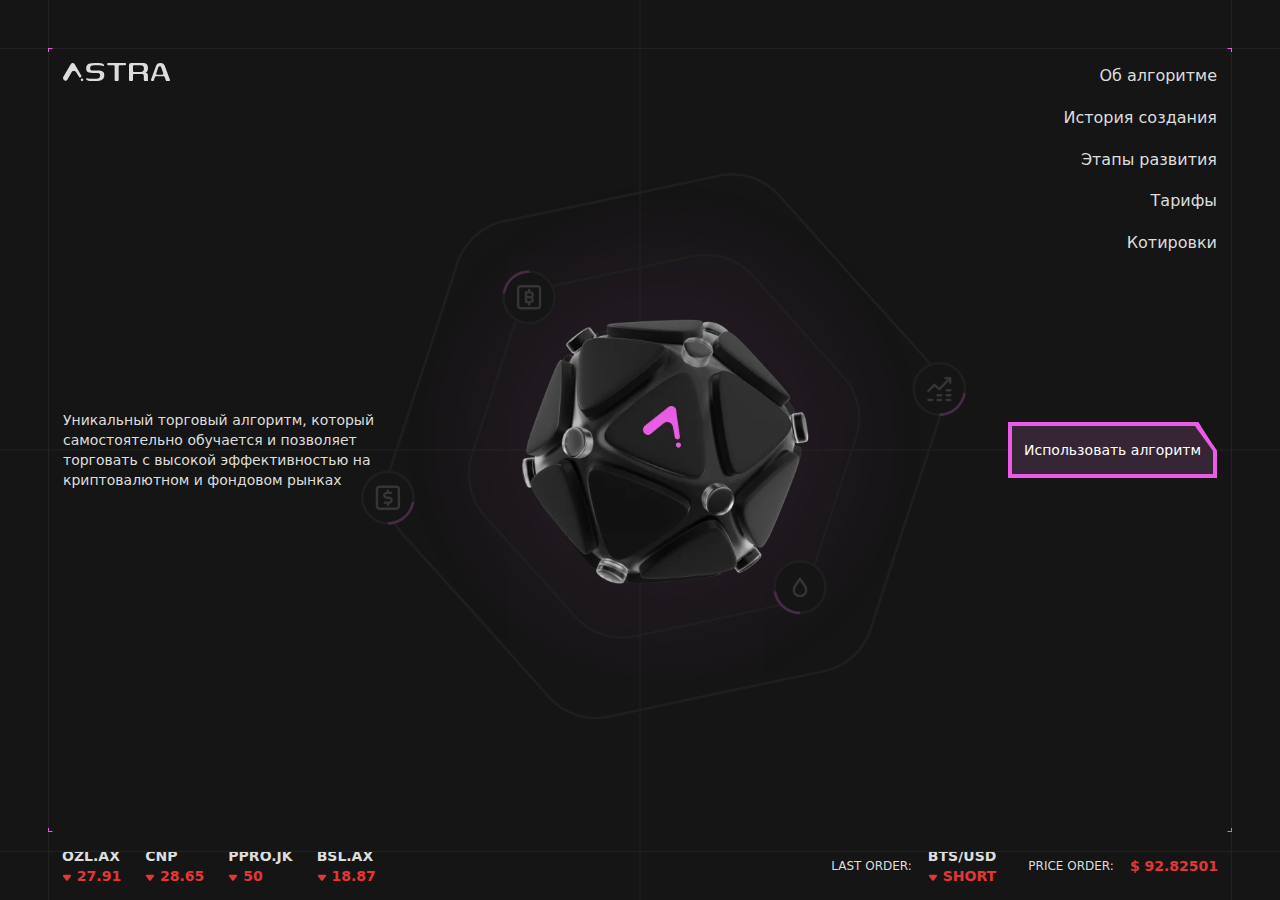
==== index.html @ ca2d739d "update" ====
<!doctype html>
<html lang="ru">

<head>

	<meta charset="UTF-8">
	<meta name="viewport" content="width=device-width, initial-scale=1.0">
	<title>Главная</title>
	<link rel="stylesheet" href="css/app.css">
	<script src="https://polyfill.io/v3/polyfill.min.js?features=globalThis%2CElement.prototype.closest%2CURLSearchParams"
		        nomodule></script>
	<script src="js/webcomponents-bundle.js" nomodule></script>
	<script>/*! @formatter:off modernizr 3.6.0 (Custom Build) | MIT https://modernizr.com/download/?-overflowscrolling-webp-setclasses !*/!function(e,n,t){function r(e,n){return typeof e===n}function o(){var e,n,t,o,i,s,a;for(var l in _)if(_.hasOwnProperty(l)){if(e=[],n=_[l],n.name&&(e.push(n.name.toLowerCase()),n.options&&n.options.aliases&&n.options.aliases.length))for(t=0;t<n.options.aliases.length;t++)e.push(n.options.aliases[t].toLowerCase());for(o=r(n.fn,"function")?n.fn():n.fn,i=0;i<e.length;i++)s=e[i],a=s.split("."),1===a.length?Modernizr[a[0]]=o:(!Modernizr[a[0]]||Modernizr[a[0]]instanceof Boolean||(Modernizr[a[0]]=new Boolean(Modernizr[a[0]])),Modernizr[a[0]][a[1]]=o),w.push((o?"":"no-")+a.join("-"))}}function i(e){var n=S.className,t=Modernizr._config.classPrefix||"";if(B&&(n=n.baseVal),Modernizr._config.enableJSClass){var r=new RegExp("(^|\\s)"+t+"no-js(\\s|$)");n=n.replace(r,"$1"+t+"js$2")}Modernizr._config.enableClasses&&(n+=" "+t+e.join(" "+t),B?S.className.baseVal=n:S.className=n)}function s(e,n){if("object"==typeof e)for(var t in e)b(e,t)&&s(t,e[t]);else{e=e.toLowerCase();var r=e.split("."),o=Modernizr[r[0]];if(2==r.length&&(o=o[r[1]]),"undefined"!=typeof o)return Modernizr;n="function"==typeof n?n():n,1==r.length?Modernizr[r[0]]=n:(!Modernizr[r[0]]||Modernizr[r[0]]instanceof Boolean||(Modernizr[r[0]]=new Boolean(Modernizr[r[0]])),Modernizr[r[0]][r[1]]=n),i([(n&&0!=n?"":"no-")+r.join("-")]),Modernizr._trigger(e,n)}return Modernizr}function a(e,n){return!!~(""+e).indexOf(n)}function l(){return"function"!=typeof n.createElement?n.createElement(arguments[0]):B?n.createElementNS.call(n,"http://www.w3.org/2000/svg",arguments[0]):n.createElement.apply(n,arguments)}function A(e){return e.replace(/([a-z])-([a-z])/g,function(e,n,t){return n+t.toUpperCase()}).replace(/^-/,"")}function u(e,n){return function(){return e.apply(n,arguments)}}function f(e,n,t){var o;for(var i in e)if(e[i]in n)return t===!1?e[i]:(o=n[e[i]],r(o,"function")?u(o,t||n):o);return!1}function c(n,t,r){var o;if("getComputedStyle"in e){o=getComputedStyle.call(e,n,t);var i=e.console;if(null!==o)r&&(o=o.getPropertyValue(r));else if(i){var s=i.error?"error":"log";i[s].call(i,"getComputedStyle returning null, its possible modernizr test results are inaccurate")}}else o=!t&&n.currentStyle&&n.currentStyle[r];return o}function p(e){return e.replace(/([A-Z])/g,function(e,n){return"-"+n.toLowerCase()}).replace(/^ms-/,"-ms-")}function d(){var e=n.body;return e||(e=l(B?"svg":"body"),e.fake=!0),e}function m(e,t,r,o){var i,s,a,A,u="modernizr",f=l("div"),c=d();if(parseInt(r,10))for(;r--;)a=l("div"),a.id=o?o[r]:u+(r+1),f.appendChild(a);return i=l("style"),i.type="text/css",i.id="s"+u,(c.fake?c:f).appendChild(i),c.appendChild(f),i.styleSheet?i.styleSheet.cssText=e:i.appendChild(n.createTextNode(e)),f.id=u,c.fake&&(c.style.background="",c.style.overflow="hidden",A=S.style.overflow,S.style.overflow="hidden",S.appendChild(c)),s=t(f,e),c.fake?(c.parentNode.removeChild(c),S.style.overflow=A,S.offsetHeight):f.parentNode.removeChild(f),!!s}function g(n,r){var o=n.length;if("CSS"in e&&"supports"in e.CSS){for(;o--;)if(e.CSS.supports(p(n[o]),r))return!0;return!1}if("CSSSupportsRule"in e){for(var i=[];o--;)i.push("("+p(n[o])+":"+r+")");return i=i.join(" or "),m("@supports ("+i+") { #modernizr { position: absolute; } }",function(e){return"absolute"==c(e,null,"position")})}return t}function h(e,n,o,i){function s(){f&&(delete U.style,delete U.modElem)}if(i=r(i,"undefined")?!1:i,!r(o,"undefined")){var u=g(e,o);if(!r(u,"undefined"))return u}for(var f,c,p,d,m,h=["modernizr","tspan","samp"];!U.style&&h.length;)f=!0,U.modElem=l(h.shift()),U.style=U.modElem.style;for(p=e.length,c=0;p>c;c++)if(d=e[c],m=U.style[d],a(d,"-")&&(d=A(d)),U.style[d]!==t){if(i||r(o,"undefined"))return s(),"pfx"==n?d:!0;try{U.style[d]=o}catch(v){}if(U.style[d]!=m)return s(),"pfx"==n?d:!0}return s(),!1}function v(e,n,t,o,i){var s=e.charAt(0).toUpperCase()+e.slice(1),a=(e+" "+x.join(s+" ")+s).split(" ");return r(n,"string")||r(n,"undefined")?h(a,n,o,i):(a=(e+" "+E.join(s+" ")+s).split(" "),f(a,n,t))}function y(e,n,r){return v(e,t,t,n,r)}var w=[],_=[],C={_version:"3.6.0",_config:{classPrefix:"",enableClasses:!0,enableJSClass:!0,usePrefixes:!0},_q:[],on:function(e,n){var t=this;setTimeout(function(){n(t[e])},0)},addTest:function(e,n,t){_.push({name:e,fn:n,options:t})},addAsyncTest:function(e){_.push({name:null,fn:e})}},Modernizr=function(){};Modernizr.prototype=C,Modernizr=new Modernizr;var b,S=n.documentElement,B="svg"===S.nodeName.toLowerCase();!function(){var e={}.hasOwnProperty;b=r(e,"undefined")||r(e.call,"undefined")?function(e,n){return n in e&&r(e.constructor.prototype[n],"undefined")}:function(n,t){return e.call(n,t)}}(),C._l={},C.on=function(e,n){this._l[e]||(this._l[e]=[]),this._l[e].push(n),Modernizr.hasOwnProperty(e)&&setTimeout(function(){Modernizr._trigger(e,Modernizr[e])},0)},C._trigger=function(e,n){if(this._l[e]){var t=this._l[e];setTimeout(function(){var e,r;for(e=0;e<t.length;e++)(r=t[e])(n)},0),delete this._l[e]}},Modernizr._q.push(function(){C.addTest=s}),Modernizr.addAsyncTest(function(){function e(e,n,t){function r(n){var r=n&&"load"===n.type?1==o.width:!1,i="webp"===e;s(e,i&&r?new Boolean(r):r),t&&t(n)}var o=new Image;o.onerror=r,o.onload=r,o.src=n}var n=[{uri:"[data-uri]",name:"webp"},{uri:"[data-uri]",name:"webp.alpha"},{uri:"[data-uri]",name:"webp.animation"},{uri:"[data-uri]",name:"webp.lossless"}],t=n.shift();e(t.name,t.uri,function(t){if(t&&"load"===t.type)for(var r=0;r<n.length;r++)e(n[r].name,n[r].uri)})});var Q="Moz O ms Webkit",x=C._config.usePrefixes?Q.split(" "):[];C._cssomPrefixes=x;var E=C._config.usePrefixes?Q.toLowerCase().split(" "):[];C._domPrefixes=E;var T={elem:l("modernizr")};Modernizr._q.push(function(){delete T.elem});var U={style:T.elem.style};Modernizr._q.unshift(function(){delete U.style}),C.testAllProps=v,C.testAllProps=y,Modernizr.addTest("overflowscrolling",y("overflowScrolling","touch",!0)),o(),i(w),delete C.addTest,delete C.addAsyncTest;for(var P=0;P<Modernizr._q.length;P++)Modernizr._q[P]();e.Modernizr=Modernizr}(window,document);/*! @formatter:on */</script>

</head>

<body>
	<div class="page-wrapper">

		<!--Header-->
		<header id="header" class="header">
			<div class="container">
				<!--Logo-->
				<div class="header__wrapper">
					<a href="index.html" class="header__logo">
						<img src="images/icon/logo.svg" alt="Astra" width="143" height="24">
					</a>
					<div class="header__panel" data-mobile-menu="wrapper">
						<!-- Menu -->
						<nav class="nav">
							<ul class="nav__list list-reset">
								<li class="nav__item ">
									<a href="about.html">
										<span>Об алгоритме</span>
									</a>
								</li>
								<li class="nav__item ">
									<a href="history.html">
										<span>История создания</span>
									</a>
								</li>
								<li class="nav__item ">
									<a href="development.html">
										<span>Этапы развития</span>
									</a>
								</li>
								<li class="nav__item ">
									<a href="rates.html">
										<span>Тарифы</span>
									</a>
								</li>
								<li class="nav__item ">
									<a href="quotes.html">
										<span>Котировки</span>
									</a>
								</li>
							</ul>


						</nav>
					</div>
				</div>
			</div>
		</header>

		<main class="main">
			<div class="line line--top"></div>
			<div class="line-vertical line-vertical--left"></div>
			<div class="line-vertical line-vertical--right"></div>
			<div class="line line--bottom"></div>

			<section class="hero">
				<div class="line-vertical line-vertical--center"></div>
				<div class="container">
					<div class="hero__wrapper offset">
						<div class="hero__text">
							<p>
								Уникальный торговый алгоритм, который самостоятельно обучается и позволяет торговать с высокой
								эффективностью на криптовалютном и фондовом рынках
							</p>
						</div>
						<div class="hero-image">
							<div class="line line--center"></div>
							<div class="hero-image__wrapper">
								<svg width="942" height="748" viewBox="0 0 942 848" fill="none" xmlns="http://www.w3.org/2000/svg">
									<g clip-path="url(#clip0_248_8211)">
										<g opacity="0.1" filter="url(#filter0_f_248_8211)">
											<circle cx="471.5" cy="415.053" r="406" fill="url(#paint0_radial_248_8211)" />
										</g>
										<path d="M678.631 237.531L678.637 237.537L748.738 315.24C772.211 341.258 779.948 377.855 769.016 411.146L736.366 510.575L736.363 510.583L704.121 610.144C693.325 643.481 665.5 668.48 631.203 675.658L528.77 697.097L528.762 697.098L426.418 718.957C392.15 726.275 356.587 714.678 333.222 688.564L263.44 610.574L263.434 610.568L193.332 532.865C169.86 506.847 162.122 470.25 173.055 436.959L205.705 337.53L205.707 337.522L237.95 237.961C248.745 204.624 276.57 179.625 310.868 172.447L413.3 151.008L413.309 151.007L515.653 129.148C549.921 121.83 585.483 133.427 608.849 159.541L678.631 237.531Z" stroke="#1E1E1E" stroke-width="4.25471" />
										<path d="M763.154 161.59L763.16 161.597L877.258 288.067C900.73 314.085 908.468 350.682 897.535 383.973L844.394 545.804L844.391 545.812L791.913 707.859C781.118 741.195 753.293 766.195 718.995 773.373L552.275 808.266L552.266 808.268L385.691 843.844C351.423 851.163 315.86 839.566 292.495 813.452L178.917 686.515L178.911 686.508L64.8128 560.038C41.3406 534.02 33.6028 497.423 44.5351 464.132L97.6769 302.301L97.6796 302.293L150.157 140.246C160.953 106.91 188.778 81.9103 223.076 74.7321L389.796 39.8391L389.804 39.8373L556.38 4.26076C590.648 -3.05804 626.21 8.53931 649.576 34.6529L763.154 161.59Z" stroke="#1E1E1E" stroke-width="4.25471" />
										<path d="M301.284 193.235C301.284 215.379 283.488 233.3 261.574 233.3C239.659 233.3 221.863 215.379 221.863 193.235C221.863 171.09 239.659 153.17 261.574 153.17C283.488 153.17 301.284 171.09 301.284 193.235Z" fill="#151515" stroke="#1E1E1E" stroke-width="4.25471" />
										<path d="M303.412 193.235C303.412 216.537 284.68 235.427 261.574 235.427C238.467 235.427 219.736 216.537 219.736 193.235C219.736 169.932 238.467 151.042 261.574 151.042C284.68 151.042 303.412 169.932 303.412 193.235Z" fill="#151515" />
										<path fill-rule="evenodd" clip-rule="evenodd" d="M248.337 173.97H274.81C277.944 173.97 280.483 176.51 280.483 179.643V206.117C280.483 209.25 277.944 211.79 274.81 211.79H248.337C245.204 211.79 242.664 209.25 242.664 206.117V179.643C242.664 176.51 245.204 173.97 248.337 173.97ZM248.337 177.752C247.292 177.752 246.446 178.599 246.446 179.643V206.117C246.446 207.161 247.292 208.008 248.337 208.008H274.81C275.855 208.008 276.701 207.161 276.701 206.117V179.643C276.701 178.599 275.855 177.752 274.81 177.752H248.337ZM258.737 190.989H263.465C264.509 190.989 265.356 190.143 265.356 189.098C265.356 188.054 264.509 187.207 263.465 187.207H258.737V190.989ZM267.693 192.88C268.591 191.877 269.138 190.551 269.138 189.098C269.138 185.965 266.598 183.425 263.465 183.425V181.534C263.465 180.49 262.618 179.643 261.574 179.643C260.529 179.643 259.683 180.49 259.683 181.534V183.425H256.846C255.802 183.425 254.955 184.272 254.955 185.316V192.88V200.444C254.955 201.488 255.802 202.335 256.846 202.335H259.683V204.226C259.683 205.27 260.529 206.117 261.574 206.117C262.618 206.117 263.465 205.27 263.465 204.226V202.335C266.598 202.335 269.138 199.795 269.138 196.662C269.138 195.209 268.591 193.884 267.693 192.88ZM263.465 194.771H258.737V198.553H263.465C264.509 198.553 265.356 197.707 265.356 196.662C265.356 195.618 264.509 194.771 263.465 194.771Z" fill="#353535" />
										<path d="M82.1666 503.829C82.1666 525.973 64.3706 543.894 42.456 543.894C20.5413 543.894 2.74534 525.973 2.74534 503.829C2.74534 481.684 20.5413 463.763 42.456 463.763C64.3706 463.763 82.1666 481.684 82.1666 503.829Z" fill="#151515" stroke="#1E1E1E" stroke-width="4.25471" />
										<path d="M938.072 335.058C938.072 357.203 920.276 375.124 898.362 375.124C876.447 375.124 858.651 357.203 858.651 335.058C858.651 312.914 876.447 294.993 898.362 294.993C920.276 294.993 938.072 312.914 938.072 335.058Z" fill="#151515" stroke="#1E1E1E" stroke-width="4.25471" />
										<path fill-rule="evenodd" clip-rule="evenodd" d="M917.225 325.459C917.225 326.503 916.378 327.35 915.333 327.349C914.289 327.349 913.443 326.502 913.443 325.458L913.444 322.969L899.701 336.748C898.997 337.454 897.867 337.492 897.117 336.836L890.884 331.382L882.679 339.587C881.941 340.325 880.744 340.325 880.005 339.586C879.267 338.848 879.267 337.651 880.005 336.912L889.461 327.457C890.165 326.753 891.294 326.716 892.043 327.371L898.274 332.823L910.779 320.285L907.819 320.285C906.774 320.285 905.928 319.438 905.928 318.394C905.928 317.35 906.774 316.503 907.819 316.503H915.336C915.838 316.503 916.319 316.702 916.674 317.057C917.028 317.412 917.227 317.893 917.227 318.395L917.225 325.459ZM907.817 337.304C907.817 336.26 908.663 335.413 909.708 335.413H915.381C916.425 335.413 917.272 336.26 917.272 337.304C917.272 338.348 916.425 339.195 915.381 339.195H909.708C908.663 339.195 907.817 338.348 907.817 337.304ZM895.525 342.977C894.481 342.977 893.634 343.824 893.634 344.868C893.634 345.912 894.481 346.759 895.525 346.759H901.198C902.243 346.759 903.089 345.912 903.089 344.868C903.089 343.824 902.243 342.977 901.198 342.977H895.525ZM879.452 352.432C879.452 351.387 880.298 350.541 881.343 350.541H887.016C888.06 350.541 888.907 351.387 888.907 352.432C888.907 353.476 888.06 354.323 887.016 354.323H881.343C880.298 354.323 879.452 353.476 879.452 352.432ZM893.634 352.432C893.634 351.387 894.481 350.541 895.525 350.541H901.198C902.243 350.541 903.089 351.387 903.089 352.432C903.089 353.476 902.243 354.323 901.198 354.323H895.525C894.481 354.323 893.634 353.476 893.634 352.432ZM907.817 352.432C907.817 351.387 908.663 350.541 909.708 350.541H915.381C916.425 350.541 917.272 351.387 917.272 352.432C917.272 353.476 916.425 354.323 915.381 354.323H909.708C908.663 354.323 907.817 353.476 907.817 352.432ZM909.708 342.977C908.663 342.977 907.817 343.824 907.817 344.868C907.817 345.912 908.663 346.759 909.708 346.759H915.381C916.425 346.759 917.272 345.912 917.272 344.868C917.272 343.824 916.425 342.977 915.381 342.977H909.708Z" fill="#353535" />
										<path d="M721.791 642.816C721.791 664.96 703.995 682.881 682.081 682.881C660.166 682.881 642.37 664.96 642.37 642.816C642.37 620.671 660.166 602.751 682.081 602.751C703.995 602.751 721.791 620.671 721.791 642.816Z" fill="#151515" stroke="#1E1E1E" stroke-width="4.25471" />
										<path fill-rule="evenodd" clip-rule="evenodd" d="M682.081 628.042C682.703 628.042 683.285 628.349 683.638 628.861L690.544 638.892C692.421 641.618 693.427 644.851 693.427 648.161C693.427 653.76 688.888 658.298 683.29 658.298H680.872C675.273 658.298 670.735 653.76 670.735 648.161C670.735 644.851 671.74 641.618 673.617 638.892L680.523 628.861C680.876 628.349 681.458 628.042 682.081 628.042ZM682.081 633.268L676.732 641.036C675.289 643.132 674.517 645.617 674.517 648.161C674.517 651.671 677.362 654.516 680.872 654.516H683.29C686.799 654.516 689.645 651.671 689.645 648.161C689.645 645.617 688.872 643.132 687.429 641.036L682.081 633.268Z" fill="#353535" />
										<path fill-rule="evenodd" clip-rule="evenodd" d="M55.6928 485.213H29.2191C26.086 485.213 23.5461 487.752 23.5461 490.885V517.356C23.5461 520.488 26.086 523.028 29.2191 523.028H55.6928C58.8259 523.028 61.3658 520.488 61.3658 517.356V490.885C61.3658 487.752 58.8259 485.213 55.6928 485.213ZM27.3281 490.885C27.3281 489.841 28.1747 488.994 29.2191 488.994H55.6928C56.7372 488.994 57.5838 489.841 57.5838 490.885V517.356C57.5838 518.4 56.7372 519.246 55.6928 519.246H29.2191C28.1747 519.246 27.3281 518.4 27.3281 517.356V490.885ZM40.565 494.667C37.4319 494.667 34.892 497.206 34.892 500.339C34.892 503.472 37.4319 506.011 40.565 506.011H44.3469C45.3913 506.011 46.2379 506.858 46.2379 507.902C46.2379 508.946 45.3913 509.793 44.3469 509.793H37.7285C36.6841 509.793 35.8375 510.639 35.8375 511.683C35.8375 512.728 36.6841 513.574 37.7285 513.574H40.565V515.465C40.565 516.509 41.4116 517.356 42.456 517.356C43.5003 517.356 44.3469 516.509 44.3469 515.465V513.574C47.48 513.574 50.0199 511.035 50.0199 507.902C50.0199 504.769 47.48 502.23 44.3469 502.23H40.565C39.5206 502.23 38.674 501.383 38.674 500.339C38.674 499.295 39.5206 498.448 40.565 498.448H47.1834C48.2278 498.448 49.0744 497.602 49.0744 496.557C49.0744 495.513 48.2278 494.667 47.1834 494.667H44.3469V492.776C44.3469 491.732 43.5003 490.885 42.456 490.885C41.4116 490.885 40.565 491.732 40.565 492.776V494.667Z" fill="#353535" />
										<path opacity="0.2" fill-rule="evenodd" clip-rule="evenodd" d="M42.456 545.953C63.2888 545.953 80.5654 530.599 83.7635 510.502H79.449C76.2978 528.261 60.9081 541.699 42.456 541.699V545.953Z" fill="#EB5BE5" />
										<path opacity="0.2" fill-rule="evenodd" clip-rule="evenodd" d="M682.259 684.923C661.427 684.923 644.15 669.569 640.952 649.472H645.266C648.418 667.231 663.807 680.669 682.259 680.669V684.923Z" fill="#EB5BE5" />
										<path opacity="0.2" fill-rule="evenodd" clip-rule="evenodd" d="M898.362 377.204C919.195 377.204 936.471 361.85 939.669 341.753H935.355C932.203 359.512 916.814 372.95 898.362 372.95V377.204Z" fill="#EB5BE5" />
										<path fill-rule="evenodd" clip-rule="evenodd" d="M261.574 231.173C282.296 231.173 299.157 214.221 299.157 193.235C299.157 172.248 282.296 155.297 261.574 155.297C240.851 155.297 223.99 172.248 223.99 193.235C223.99 214.221 240.851 231.173 261.574 231.173ZM261.574 235.427C284.68 235.427 303.412 216.537 303.412 193.235C303.412 169.932 284.68 151.042 261.574 151.042C238.467 151.042 219.736 169.932 219.736 193.235C219.736 216.537 238.467 235.427 261.574 235.427Z" fill="#1E1E1E" />
										<path opacity="0.2" fill-rule="evenodd" clip-rule="evenodd" d="M261.574 151.042C240.741 151.042 223.464 166.398 220.266 186.498H224.58C227.732 168.737 243.121 155.297 261.574 155.297V151.042Z" fill="#EB5BE5" />
									</g>
									<defs>
										<filter id="filter0_f_248_8211" x="11.5" y="-44.9472" width="920" height="920" filterUnits="userSpaceOnUse" color-interpolation-filters="sRGB">
											<feFlood flood-opacity="0" result="BackgroundImageFix" />
											<feBlend mode="normal" in="SourceGraphic" in2="BackgroundImageFix" result="shape" />
											<feGaussianBlur stdDeviation="27" result="effect1_foregroundBlur_248_8211" />
										</filter>
										<radialGradient id="paint0_radial_248_8211" cx="0" cy="0" r="1" gradientUnits="userSpaceOnUse" gradientTransform="translate(471.5 415.053) rotate(90) scale(406)">
											<stop stop-color="#EB5BE5" />
											<stop offset="1" stop-color="#EB5BE5" stop-opacity="0" />
										</radialGradient>
										<clipPath id="clip0_248_8211">
											<rect width="941" height="848" fill="white" transform="translate(0.5)" />
										</clipPath>
									</defs>
								</svg>
								<picture class="hero-image__pic">
									<source srcset="images/hero/sphere-hero.webp 1x, images/hero/sphere-hero@2x.webp 1.3x" type="image/webp">
									<source srcset="images/hero/sphere-hero.png 1x, images/hero/sphere-hero@2x.png 1.3x" type="image/png">
									<img src="images/hero/sphere-hero.png" alt="Astra" width="429" height="405">
								</picture>
							</div>
						</div>
						<a href="#" class="b-btn b-btn--primary">
							<span>
								Использовать алгоритм
							</span>
						</a>
					</div>
				</div>
			</section>


		</main>
		<!-- Footer -->
		<footer class="footer" id="footer">
			<div class="container">
				<div class="footer__wrapper">

					<div class="footer__wrap">
						<div class="footer__left">
							<div class="coin-exchange">
								<span class="coin-exchange__title">
									Ozl.ax
								</span>
								<span class="coin-exchange__value coin-exchange__value--down">
									<svg width="10" height="7" viewBox="0 0 10 7" fill="none" xmlns="http://www.w3.org/2000/svg">
										<path d="M4.20759 6.47063C4.6079 6.99064 5.3921 6.99064 5.79241 6.47063L8.95678 2.35999C9.46297 1.70243 8.99421 0.75 8.16437 0.75H1.83563C1.00579 0.75 0.537025 1.70243 1.04322 2.35999L4.20759 6.47063Z" />
									</svg>
									27.91
								</span>
							</div>
							<div class="coin-exchange">
								<span class="coin-exchange__title">
									CNP
								</span>
								<span class="coin-exchange__value coin-exchange__value--down">
									<svg width="10" height="7" viewBox="0 0 10 7" fill="none" xmlns="http://www.w3.org/2000/svg">
										<path d="M4.20759 6.47063C4.6079 6.99064 5.3921 6.99064 5.79241 6.47063L8.95678 2.35999C9.46297 1.70243 8.99421 0.75 8.16437 0.75H1.83563C1.00579 0.75 0.537025 1.70243 1.04322 2.35999L4.20759 6.47063Z" />
									</svg>
									28.65
								</span>
							</div>
							<div class="coin-exchange">
								<span class="coin-exchange__title">
									ppro.jk
								</span>
								<span class="coin-exchange__value coin-exchange__value--down">
									<svg width="10" height="7" viewBox="0 0 10 7" fill="none" xmlns="http://www.w3.org/2000/svg">
										<path d="M4.20759 6.47063C4.6079 6.99064 5.3921 6.99064 5.79241 6.47063L8.95678 2.35999C9.46297 1.70243 8.99421 0.75 8.16437 0.75H1.83563C1.00579 0.75 0.537025 1.70243 1.04322 2.35999L4.20759 6.47063Z" />
									</svg>
									50
								</span>
							</div>
							<div class="coin-exchange">
								<span class="coin-exchange__title">
									bsl.ax
								</span>
								<span class="coin-exchange__value coin-exchange__value--down">
									<svg width="10" height="7" viewBox="0 0 10 7" fill="none" xmlns="http://www.w3.org/2000/svg">
										<path d="M4.20759 6.47063C4.6079 6.99064 5.3921 6.99064 5.79241 6.47063L8.95678 2.35999C9.46297 1.70243 8.99421 0.75 8.16437 0.75H1.83563C1.00579 0.75 0.537025 1.70243 1.04322 2.35999L4.20759 6.47063Z" />
									</svg>
									18.87
								</span>
							</div>
							<div class="coin-exchange">
								<span class="coin-exchange__title">
									ichr
								</span>
								<span class="coin-exchange__value coin-exchange__value--down">
									<svg width="10" height="7" viewBox="0 0 10 7" fill="none" xmlns="http://www.w3.org/2000/svg">
										<path d="M4.20759 6.47063C4.6079 6.99064 5.3921 6.99064 5.79241 6.47063L8.95678 2.35999C9.46297 1.70243 8.99421 0.75 8.16437 0.75H1.83563C1.00579 0.75 0.537025 1.70243 1.04322 2.35999L4.20759 6.47063Z" />
									</svg>
									35.8
								</span>
							</div>
							<div class="coin-exchange">
								<span class="coin-exchange__title">
									vero
								</span>
								<span class="coin-exchange__value coin-exchange__value--down">
									<svg width="10" height="7" viewBox="0 0 10 7" fill="none" xmlns="http://www.w3.org/2000/svg">
										<path d="M4.20759 6.47063C4.6079 6.99064 5.3921 6.99064 5.79241 6.47063L8.95678 2.35999C9.46297 1.70243 8.99421 0.75 8.16437 0.75H1.83563C1.00579 0.75 0.537025 1.70243 1.04322 2.35999L4.20759 6.47063Z" />
									</svg>
									0.271
								</span>
							</div>
							<div class="coin-exchange">
								<span class="coin-exchange__title">
									knb.i
								</span>
								<span class="coin-exchange__value coin-exchange__value--down">
									<svg width="10" height="7" viewBox="0 0 10 7" fill="none" xmlns="http://www.w3.org/2000/svg">
										<path d="M4.20759 6.47063C4.6079 6.99064 5.3921 6.99064 5.79241 6.47063L8.95678 2.35999C9.46297 1.70243 8.99421 0.75 8.16437 0.75H1.83563C1.00579 0.75 0.537025 1.70243 1.04322 2.35999L4.20759 6.47063Z" />
									</svg>
									3.975
								</span>
							</div>
							<div class="coin-exchange">
								<span class="coin-exchange__title">
									soln
								</span>
								<span class="coin-exchange__value coin-exchange__value--down">
									<svg width="10" height="7" viewBox="0 0 10 7" fill="none" xmlns="http://www.w3.org/2000/svg">
										<path d="M4.20759 6.47063C4.6079 6.99064 5.3921 6.99064 5.79241 6.47063L8.95678 2.35999C9.46297 1.70243 8.99421 0.75 8.16437 0.75H1.83563C1.00579 0.75 0.537025 1.70243 1.04322 2.35999L4.20759 6.47063Z" />
									</svg>
									56.16
								</span>
							</div>
							<div class="coin-exchange">
								<span class="coin-exchange__title">
									bpcl.ns
								</span>
								<span class="coin-exchange__value coin-exchange__value--up">
									<svg width="10" height="7" viewBox="0 0 10 7" fill="none" xmlns="http://www.w3.org/2000/svg">
										<path d="M4.20759 6.47063C4.6079 6.99064 5.3921 6.99064 5.79241 6.47063L8.95678 2.35999C9.46297 1.70243 8.99421 0.75 8.16437 0.75H1.83563C1.00579 0.75 0.537025 1.70243 1.04322 2.35999L4.20759 6.47063Z" />
									</svg>
									334.25
								</span>
							</div>
						</div>
						<div class="footer__right">
							<div class="coin-group">
								<span class="coin-group__name">
									LAST order:
								</span>
								<div class="coin-exchange">
									<span class="coin-exchange__title">
										BTS/USD
									</span>
									<span class="coin-exchange__value coin-exchange__value--down">
										<svg width="10" height="7" viewBox="0 0 10 7" fill="none" xmlns="http://www.w3.org/2000/svg">
											<path d="M4.20759 6.47063C4.6079 6.99064 5.3921 6.99064 5.79241 6.47063L8.95678 2.35999C9.46297 1.70243 8.99421 0.75 8.16437 0.75H1.83563C1.00579 0.75 0.537025 1.70243 1.04322 2.35999L4.20759 6.47063Z" />
										</svg>
										SHORT
									</span>
								</div>
							</div>
							<div class="coin-group">
								<span class="coin-group__name">
									price order:
								</span>
								<span class="price price--down">
									$ 92.82501
								</span>
							</div>
						</div>
					</div>

				</div>
			</div>
		</footer>

	</div>

	<script src="js/app.min.js"></script>
	<script src="js/slider.min.js"></script>

</body>

</html>
---- css/app.css ----
@keyframes dropdown-display{0%{opacity:0;transform:scale(.98) translateY(-.6em)}to{opacity:1;transform:scale(1) translateY(0)}}@keyframes dropdown-display-up{0%{opacity:0;transform:scale(.98) translateY(.6em)}to{opacity:1;transform:scale(1) translateY(0)}}@keyframes pulse{0%,to{opacity:0}50%{opacity:1}}@keyframes animateLine{0%{width:0}to{width:100%}}@keyframes animateLineHorizontal{0%{height:0}to{height:100%}}@keyframes pulseTwo{0%,to{opacity:0}50%{opacity:.5}}@keyframes dashOne{0%{stroke-dashoffset:170px}to{stroke-dashoffset:340px}}@keyframes dash{0%{stroke-dashoffset:1200}to{stroke-dashoffset:0}}@keyframes dashText{0%{opacity:0}to{opacity:1}}@font-face{font-family:"Onest";src:url(../fonts/Onest-Regular.woff2) format("woff2"),url(../fonts/Onest-Regular.woff) format("woff"),url(../fonts/Onest-Regular.ttf) format("truetype");font-weight:400;font-style:normal;font-display:swap}@font-face{font-family:"Onest";src:url(../fonts/Onest-Medium.woff2) format("woff2"),url(../fonts/Onest-Medium.woff) format("woff"),url(../fonts/Onest-Medium.ttf) format("truetype");font-weight:500;font-style:normal;font-display:swap}@font-face{font-family:"Onest";src:url(../fonts/Onest-Bold.woff2) format("woff2"),url(../fonts/Onest-Bold.woff) format("woff"),url(../fonts/Onest-Bold.ttf) format("truetype");font-weight:700;font-style:normal;font-display:swap}html{line-height:1.15;-webkit-text-size-adjust:100%}aside,details,footer,header,main,nav,section{display:block}hr,img{border:0}hr{box-sizing:content-box;overflow:visible;background:#dedede;display:block;height:1px;margin:30px 0}pre{font-family:monospace,monospace;font-size:1em}a{background-color:transparent;-webkit-tap-highlight-color:transparent}abbr[title]{border-bottom:none;-webkit-text-decoration:underline dotted;text-decoration:underline dotted}b,strong{font-weight:700}small{font-size:80%}sub,sup{font-size:75%;line-height:0;position:relative;vertical-align:baseline}sub{bottom:-.25em}sup{top:-.5em}img{height:auto;max-width:100%;vertical-align:top}button,input,optgroup{font-size:100%;line-height:1.15}button,input,optgroup,select,textarea{font-family:inherit;margin:0}button,input{overflow:visible}button,select{text-transform:none}[type=button],[type=reset],[type=submit],button{-webkit-appearance:button;-webkit-tap-highlight-color:transparent;outline:0}[type=button]::-moz-focus-inner,[type=reset]::-moz-focus-inner,[type=submit]::-moz-focus-inner,button::-moz-focus-inner{border-style:none;padding:0}[type=button]:-moz-focusring,[type=reset]:-moz-focusring,[type=submit]:-moz-focusring,button:-moz-focusring{outline:0}fieldset{padding:0}legend{color:inherit;display:table;max-width:100%;white-space:normal}[type=checkbox],[type=radio],legend{box-sizing:border-box;padding:0}[type=number]::-webkit-inner-spin-button,[type=number]::-webkit-outer-spin-button{height:auto}[type=search]{-webkit-appearance:textfield;outline-offset:-2px}[type=search]::-webkit-search-decoration{-webkit-appearance:none}::-webkit-file-upload-button{-webkit-appearance:button;font:inherit}summary{display:list-item}[hidden],template{display:none}*{-webkit-tap-highlight-color:transparent}body{height:100%;background:#151515;box-sizing:border-box;color:#151515;font-family:"Roboto",system-ui,-apple-system,Segoe UI,Roboto,Noto Sans,Ubuntu,Cantarell,Helvetica Neue,sans-serif;font-size:16px;line-height:161%;margin:0;min-width:320px;overflow-x:hidden;overflow-y:auto;padding:0;position:relative}svg{max-height:100%}select:not([multiple]){vertical-align:middle}table{border-collapse:separate;border-spacing:0;max-width:100%;width:100%}td,th{line-height:inherit;padding:5px 10px}th{font-weight:700;text-align:left;vertical-align:bottom}td{vertical-align:top}a{color:#fff;outline:0;text-decoration:none}h1,h2,h3,h4,h5,h6,p{font-weight:700;line-height:1.2;margin:0}p{color:#ddd;font-size:12px;font-weight:400;line-height:16px}@media screen and (min-width:767px){p{font-size:14px;line-height:20px}}@media screen and (min-width:1439px){p{font-size:16px;line-height:24px}}.section-title{color:#ddd;font-size:24px;font-weight:500;line-height:32px;text-transform:uppercase}@media screen and (min-width:767px){.section-title{font-size:32px;line-height:40px}}@media screen and (min-width:1919px){.section-title{font-size:48px;line-height:56px}}dl,ol,ul{margin:2.6em 0}ol{list-style:decimal}h1{font-size:28px}h2{font-size:24px}h3{font-size:20px}h4{font-size:18px}h5{font-size:16px}::-moz-focus-inner{border:0;padding:0}.hidden-box{display:none;visibility:hidden}iframe{border:0;outline:0}.videoWrapper{height:0;padding-bottom:56.25%;position:relative}.videoWrapper iframe{height:100%;left:0;position:absolute;top:0;width:100%}.text-center{text-align:center}.list-reset{list-style:none;margin:0;padding:0}blockquote{color:#000;font-size:18px;font-style:normal;font-weight:500;line-height:189%;margin:42px 0;max-width:830px;padding-left:27px;position:relative}@media screen and (min-width:767px){blockquote{margin:28px 0}}@media screen and (min-width:1279px){blockquote{margin:48px 0}}blockquote:after{background:#000;bottom:5px;content:"";left:0;position:absolute;top:5px;width:3px}input[type=email],input[type=number],input[type=password],input[type=search],input[type=tel],input[type=text],select{height:auto}input[type=email],input[type=number],input[type=password],input[type=search],input[type=tel],input[type=text],select,textarea{background-color:transparent;border:1px solid #c1c1c1;border-radius:5px;outline:0;line-height:1.25;color:#4b4b4e;max-width:100%;font-weight:400;transition:border-color .3s ease;padding:19px 28px;font-size:16px;-webkit-appearance:none;box-sizing:border-box}input[type=email]::-webkit-input-placeholder,input[type=number]::-webkit-input-placeholder,input[type=password]::-webkit-input-placeholder,input[type=search]::-webkit-input-placeholder,input[type=tel]::-webkit-input-placeholder,input[type=text]::-webkit-input-placeholder,select::-webkit-input-placeholder,textarea::-webkit-input-placeholder{font-weight:400;color:#4b4b4e}input[type=email]:-moz-placeholder,input[type=number]:-moz-placeholder,input[type=password]:-moz-placeholder,input[type=search]:-moz-placeholder,input[type=tel]:-moz-placeholder,input[type=text]:-moz-placeholder,select:-moz-placeholder,textarea:-moz-placeholder{font-weight:400;color:#4b4b4e}input[type=email]::-moz-placeholder,input[type=number]::-moz-placeholder,input[type=password]::-moz-placeholder,input[type=search]::-moz-placeholder,input[type=tel]::-moz-placeholder,input[type=text]::-moz-placeholder,select::-moz-placeholder,textarea::-moz-placeholder{font-weight:400;color:#4b4b4e}input[type=email]:-ms-input-placeholder,input[type=number]:-ms-input-placeholder,input[type=password]:-ms-input-placeholder,input[type=search]:-ms-input-placeholder,input[type=tel]:-ms-input-placeholder,input[type=text]:-ms-input-placeholder,select:-ms-input-placeholder,textarea:-ms-input-placeholder{font-weight:400;color:#4b4b4e}input[type=email]:focus,input[type=number]:focus,input[type=password]:focus,input[type=search]:focus,input[type=tel]:focus,input[type=text]:focus,select:focus,textarea:focus{border-color:#4b4b4e}input[type=email].error,input[type=number].error,input[type=password].error,input[type=search].error,input[type=tel].error,input[type=text].error,select.error,textarea.error{border-color:#e23737;color:#e23737}input[type=email].disabled,input[type=email][disabled],input[type=email][readonly],input[type=number].disabled,input[type=number][disabled],input[type=number][readonly],input[type=password].disabled,input[type=password][disabled],input[type=password][readonly],input[type=search].disabled,input[type=search][disabled],input[type=search][readonly],input[type=tel].disabled,input[type=tel][disabled],input[type=tel][readonly],input[type=text].disabled,input[type=text][disabled],input[type=text][readonly],select.disabled,select[disabled],select[readonly],textarea.disabled,textarea[disabled],textarea[readonly]{cursor:default;background-color:#f9f9f9;border-color:#bcbcbc;color:#939393}select{padding-right:35px;background-image:url(../images/select.svg);background-position:100% 50%;background-repeat:no-repeat}input[type=checkbox],input[type=radio]{display:inline-block;vertical-align:middle}textarea{height:auto;overflow:auto}.error-message{color:#e23737;margin-top:5px;order:1}.checkbox-style,label.checkbox-style{font-size:13px;font-weight:400;line-height:1.3;position:relative;display:block;overflow:hidden;margin:0;cursor:pointer;-webkit-user-select:none;user-select:none;-webkit-tap-highlight-color:transparent;outline:0;color:#a7a8b1}.checkbox-style>span,label.checkbox-style>span{position:relative;display:inline-block;vertical-align:top;color:#a7a8b1;padding:2px 0 2px 28px}.checkbox-style>span:before,label.checkbox-style>span:before{content:"";position:absolute;z-index:1;top:0;left:0;box-sizing:border-box;width:20px;height:20px;border:1px solid #c1c1c1;border-radius:3px;transition:border-color .3s ease,background-color .3s ease}.checkbox-style>span:after,label.checkbox-style>span:after{content:"";position:absolute;z-index:5;top:3px;left:3px;opacity:0;transition:opacity .3s ease;width:14px;height:14px;background:#000;border-radius:3px}.checkbox-style input[type=checkbox],label.checkbox-style input[type=checkbox]{position:absolute;top:0;left:-30px;width:1px;height:1px;outline:0;-webkit-tap-highlight-color:transparent}.checkbox-style input[type=checkbox]:checked~span:after,label.checkbox-style input[type=checkbox]:checked~span:after{opacity:1}.checkbox-style input[type=checkbox].disabled~span:after,.checkbox-style input[type=checkbox][disabled]~span:after,label.checkbox-style input[type=checkbox].disabled~span:after,label.checkbox-style input[type=checkbox][disabled]~span:after{background:#e3e3e3}.form__row{position:relative;margin-top:20px}.form__row:first-child{margin-top:0}.form__row input[type=email],.form__row input[type=number],.form__row input[type=password],.form__row input[type=search],.form__row input[type=tel],.form__row input[type=text],.form__row select,.form__row textarea{width:100%;vertical-align:top}.form__row>label:not(.checkbox-style){font-size:12px;font-weight:400;line-height:1.2;display:flex;align-items:center;flex-flow:row nowrap;justify-content:space-between;margin:0 0 10px;cursor:pointer;color:#a7a8b1}.form__row>label:not(.checkbox-style)>span{order:0}.form__row>label:not(.checkbox-style) .error-message{margin-top:0;margin-left:10px}.form__row>label:not(.checkbox-style) .error-message+span{color:#e23737}.form-password__button i,.form__hint,.form__input{position:relative;z-index:1}.form__hint{font-size:12px;font-weight:400;font-style:italic;z-index:2;margin:5px 0 0;color:#444}.form__error{font-size:13px;font-weight:500;z-index:3;margin-top:3px;color:#e23737}.form-password,.form__error{position:relative}.form-password input[type=password],.form-password input[type=text]{position:relative;z-index:1;padding-right:50px}.form-password__button,.form-password__button:after{position:absolute;z-index:10;transition:opacity .3s ease}.form-password__button{top:0;right:0;bottom:0;box-sizing:border-box;width:42px;padding:0;cursor:pointer;vertical-align:middle;opacity:.3;border:0;outline:0;background:0 0;-webkit-tap-highlight-color:transparent}.form-password__button i{vertical-align:middle}.form-password__button:after{content:"";top:24px;left:9px;display:block;width:24px;height:1px;transform:rotate(-30deg);border-top:1px solid #fff;background:#000}@media screen and (min-width:1279px){.form-password__button:hover{opacity:1}}.form-password__button.active{opacity:1}.form-password__button.active:after{opacity:0}.b-btn,.test:hover{background-color:#eb5be5}.b-btn{align-items:center;border:4px solid #eb5be5;border-radius:0;box-sizing:border-box;-webkit-clip-path:polygon(91% 0,100% 52%,100% 100%,0 100%,0 0);clip-path:polygon(91% 0,100% 52%,100% 100%,0 100%,0 0);justify-content:flex-start;line-height:24px;position:relative;text-align:center;text-decoration:none;transition:background .3s ease,color .3s ease;width:-moz-fit-content;width:fit-content}.b-btn.focus,.b-btn:focus-within,.b-btn:hover{outline:0}.b-btn.disabled,.b-btn:disabled{background:inherit;box-shadow:none;cursor:default;opacity:.45}.b-btn [class*=" b-icon-"],.b-btn [class^=b-icon-]{margin-right:10px;vertical-align:middle}.b-btn--big{font-size:16px;padding:14px 30px}.b-btn--small{font-size:13px;padding:8px 30px}.b-btn--primary{color:#fff}.b-btn--primary.active span,.b-btn--primary:active span,.b-btn--primary:focus-within span,.b-btn--primary:hover span{background-color:#eb5be5}.b-btn--primary.disabled.active,.b-btn--primary.disabled:active,.b-btn--primary.disabled:focus-within,.b-btn--primary.disabled:hover,.b-btn--primary:disabled.active,.b-btn--primary:disabled:active,.b-btn--primary:disabled:focus-within,.b-btn--primary:disabled:hover{background-color:#362535;color:#fff}.b-btn--primary span{align-items:center;background-color:#362535;bottom:4px;-webkit-clip-path:polygon(91% 0,100% 52%,100% 100%,0 100%,0 0);clip-path:polygon(91% 0,100% 52%,100% 100%,0 100%,0 0);display:flex;font-size:12px;justify-content:center;line-height:16px;transition:background-color .3s ease}@media screen and (min-width:767px){.b-btn--primary span{font-size:14px;line-height:20px}}@media screen and (min-width:1919px){.b-btn--primary span{font-size:16px;height:56px;line-height:24px}}.b-btn--loading:before{animation:loadingSpin 1s infinite linear;border-radius:50%;content:"";display:inline-block;height:12px;margin-left:-15px;margin-right:10px;transition:border .3s ease;vertical-align:middle;width:12px}.b-btn--loading.outline:before{border:3px solid rgba(0,0,0,.2);border-top-color:#000}.b-btn--loading.outline:hover:before,.b-btn--loading:before{border:3px solid rgba(255,255,255,.6);border-top-color:#fff}.b-btn+.b-btn{margin-left:5px}.b-btn-grouping{display:inline-block}.b-btn-grouping .b-btn{border-radius:0;float:left;margin-right:0}.b-btn-grouping .b-btn:first-child{border-radius:0 0 0 0}.b-btn-grouping .b-btn:last-child{border-radius:0 0 0 0}.b-btn-grouping .b-btn.outline{margin-left:-1px;z-index:1}.b-btn-grouping .b-btn.outline:hover{z-index:2}.b-btn-grouping .b-btn.outline.active{z-index:3}.b-btn-grouping .b-btn.outline:first-child{margin-left:0}a.b-btn.disabled,fieldset[disabled] a.b-btn{pointer-events:none}input[type=button].full-size,input[type=reset].full-size,input[type=submit].full-size{width:100%}.swiper,.swiper-wrapper{position:relative;z-index:1}.swiper{margin-left:auto;margin-right:auto;overflow:hidden;list-style:none;padding:0}.swiper-vertical>.swiper-wrapper{flex-direction:column}.swiper-wrapper{width:100%;height:100%;display:flex;transition-property:transform;box-sizing:content-box}.swiper-android .swiper-slide,.swiper-wrapper{transform:translate3d(0,0,0)}.swiper-pointer-events{touch-action:pan-y}.swiper-pointer-events.swiper-vertical{touch-action:pan-x}.swiper-slide{flex-shrink:0;width:100%;height:100%;position:relative;transition-property:transform}.swiper-slide-invisible-blank{visibility:hidden}.swiper-autoheight,.swiper-autoheight .swiper-slide{height:auto}.swiper-autoheight .swiper-wrapper{align-items:flex-start;transition-property:transform,height}.swiper-centered>.swiper-wrapper::before{content:"";flex-shrink:0;order:9999}.swiper-centered.swiper-horizontal>.swiper-wrapper>.swiper-slide:first-child{margin-inline-start:var(--swiper-centered-offset-before)}.swiper-centered.swiper-horizontal>.swiper-wrapper::before{height:100%;width:var(--swiper-centered-offset-after)}.swiper-centered.swiper-vertical>.swiper-wrapper>.swiper-slide:first-child{margin-block-start:var(--swiper-centered-offset-before)}.swiper-centered.swiper-vertical>.swiper-wrapper::before{width:100%;height:var(--swiper-centered-offset-after)}.swiper-centered>.swiper-wrapper>.swiper-slide{scroll-snap-align:center center}.swiper-button-next,.swiper-button-prev{cursor:pointer;display:inline-block;flex:0 0 26px;height:21px;outline:0;position:relative;-webkit-tap-highlight-color:transparent;transition:opacity .3s ease;-webkit-user-select:none;user-select:none;vertical-align:top;width:26px}.swiper-button-next:after,.swiper-button-prev:after{content:"";left:0;position:absolute;top:0}@media screen and (min-width:1076px){.swiper-button-next:hover,.swiper-button-prev:hover{opacity:.7}}.swiper-button-next.swiper-button-disabled,.swiper-button-prev.swiper-button-disabled{cursor:auto;opacity:.3;pointer-events:none}.swiper-button-prev{margin-right:16px;top:3px}.swiper-button-next{margin-left:16px;top:-7px}.slider__pagination{display:flex;flex-flow:row nowrap;justify-content:space-between}.swiper-nav{display:flex;justify-content:center}.swiper-pagination{position:absolute;text-align:center;transition:300ms opacity;transform:translate3d(0,0,0);z-index:10}.swiper-pagination.swiper-pagination-hidden{opacity:0}.swiper-container-horizontal>.swiper-pagination-bullets,.swiper-pagination-custom,.swiper-pagination-fraction{bottom:10px;left:0;width:100%}.swiper-pagination-bullets-dynamic{overflow:hidden;font-size:0}.swiper-pagination-bullets-dynamic .swiper-pagination-bullet{transform:scale(.33);position:relative}.swiper-pagination-bullets-dynamic .swiper-pagination-bullet-active,.swiper-pagination-bullets-dynamic .swiper-pagination-bullet-active-main{transform:scale(1)}.swiper-pagination-bullets-dynamic .swiper-pagination-bullet-active-prev{transform:scale(.66)}.swiper-pagination-bullets-dynamic .swiper-pagination-bullet-active-prev-prev{transform:scale(.33)}.swiper-pagination-bullets-dynamic .swiper-pagination-bullet-active-next{transform:scale(.66)}.swiper-pagination-bullets-dynamic .swiper-pagination-bullet-active-next-next{transform:scale(.33)}.swiper-pagination-bullet{width:8px;height:8px;display:inline-block;border-radius:100%;background:#000;opacity:.2}button.swiper-pagination-bullet{border:0;margin:0;padding:0;box-shadow:none;-webkit-appearance:none;appearance:none}.swiper-pagination-clickable .swiper-pagination-bullet{cursor:pointer}.swiper-pagination-bullet-active{opacity:1;background:#4954a0}.swiper-container-vertical>.swiper-pagination-bullets{right:10px;top:50%;transform:translate3d(0,-50%,0)}.swiper-container-vertical>.swiper-pagination-bullets .swiper-pagination-bullet{margin:6px 0;display:block}.swiper-container-vertical>.swiper-pagination-bullets.swiper-pagination-bullets-dynamic{top:50%;transform:translateY(-50%);width:8px}.swiper-container-vertical>.swiper-pagination-bullets.swiper-pagination-bullets-dynamic .swiper-pagination-bullet{display:inline-block;transition:200ms transform,200ms top}.swiper-container-horizontal>.swiper-pagination-bullets .swiper-pagination-bullet{margin:0 4px}.swiper-container-horizontal>.swiper-pagination-bullets.swiper-pagination-bullets-dynamic{left:50%;transform:translateX(-50%);white-space:nowrap}.swiper-container-horizontal>.swiper-pagination-bullets.swiper-pagination-bullets-dynamic .swiper-pagination-bullet{transition:200ms transform,200ms left}.swiper-container-horizontal.swiper-container-rtl>.swiper-pagination-bullets-dynamic .swiper-pagination-bullet{transition:200ms transform,200ms right}.swiper-pagination-lock{display:none}.tabs{width:100%}.tabs__container{display:none;width:100%}.tabs--info,.tabs__container.active{display:flex}.tabs--info{flex-direction:column}.tabs__list{align-items:flex-start;display:flex;margin-bottom:24px;overflow-x:auto;width:100%}@media screen and (min-width:1279px){.tabs__list{margin-bottom:38px}}.tabs__button{align-items:center;background-color:transparent;border:0;border-radius:8px;color:#ddd;cursor:pointer;display:flex;font-size:16px;font-weight:400;line-height:24px;padding:10px;text-decoration:none;transition:background-color .3s ease,color .3s ease;white-space:nowrap;width:100%}@media screen and (min-width:767px){.tabs__button{width:max-content}}.tabs__button.active,.tabs__button:hover{background-color:#1e1e1e;color:#fff}.tabs__button.active{color:#eb5be5}.tabs__button:not(:first-child){margin-left:24px}.tabs__button span{display:block;pointer-events:none}.tabs__wrap,.tabs__wrapper{overflow-x:auto}.tabs__wrapper{color:#fff;max-height:440px;max-width:100%;overflow-y:auto;width:100%}@media screen and (min-width:1279px){.tabs__wrapper{max-height:333px;padding-right:10px}.tabs__wrapper::-webkit-scrollbar{width:2px}.tabs__wrapper::-webkit-scrollbar-track{background-color:transparent}.tabs__wrapper::-webkit-scrollbar-thumb{box-shadow:inset 0 0 6px #eb5be5}}@media screen and (min-width:1439px){.tabs__wrapper{max-height:440px}}html{box-sizing:border-box;height:100%}*,::after,::before{box-sizing:inherit}.main,.page-wrapper{display:flex;position:relative}.page-wrapper{flex-direction:column;min-height:100%;overflow:hidden}.page-wrapper .line{animation:animateLine 2s ease-in}.page-wrapper .line-vertical{animation:animateLineHorizontal 1.5s ease-in}.main{flex:1 0 auto}.container{box-sizing:border-box;padding:0 12px;width:100%}@media screen and (min-width:767px){.container{padding:0 48px}}@media screen and (min-width:1439px){.container{padding:0 64px}}.line,.line--top{position:absolute;z-index:10}.line{background-color:#222;height:1px;width:100%}.line--top{left:0;top:12px}@media screen and (min-width:767px){.line--top{top:48px}}@media screen and (min-width:1439px){.line--top{top:64px}}.line--bottom{bottom:12px;left:0;position:absolute;z-index:10}@media screen and (min-width:767px){.line--bottom{bottom:48px}}@media screen and (min-width:1439px){.line--bottom{bottom:64px}}.line-vertical{background-color:#222;height:100%;position:absolute;top:0;width:1px;z-index:10}.line-vertical--left{left:12px}@media screen and (min-width:767px){.line-vertical--left{left:48px}}@media screen and (min-width:1439px){.line-vertical--left{left:64px}}.line-vertical--right{right:12px}@media screen and (min-width:767px){.line-vertical--right{right:48px}}@media screen and (min-width:1439px){.line-vertical--right{right:64px}}.hero .line-vertical--center,.line-vertical--center{left:50%;transform:translateX(-50%)}.offset{padding:0 15px}.hero{display:flex;flex-direction:column;justify-content:end;padding:45px 0 30px;position:relative;width:100%}@media screen and (min-width:767px){.hero{padding:80px 0 84px}}@media screen and (min-width:1279px){.hero{justify-content:center;padding:0}}.hero__wrapper{display:grid;grid-template-columns:repeat(3,1fr);position:relative;z-index:20}@media screen and (min-width:767px){.hero__wrapper{align-items:flex-end;grid-template-columns:repeat(6,1fr)}}@media screen and (min-width:1279px){.hero__wrapper{align-items:center;display:flex;justify-content:space-between;padding-top:0}}.hero__text{grid-column:3 span;margin-bottom:17px;max-width:213px}@media screen and (min-width:767px){.hero__text{grid-column:1/4;margin-bottom:0;max-width:357px}}.hero-image{grid-column:3 span;grid-row:1/1;margin-bottom:136px;position:relative;z-index:-1}@media screen and (min-width:767px){.hero-image{grid-column:6 span;margin-bottom:80px}}@media screen and (min-width:1279px){.hero-image{margin-bottom:0;margin-left:-100px}}.about-image svg,.about-image__wrapper img,.hero-image svg,.hero-image__pic img{height:100%;object-fit:cover;width:100%}.hero-image .line--center{left:50%;top:50%;transform:translate(-50%,-50%);width:1000%;z-index:-1}.hero-image__wrapper{position:relative}.hero-image__pic{left:50%;position:absolute;top:50%;transform:translate(-50%,-50%);width:44%;z-index:1}.b-btn--primary{grid-column:3 span}@media screen and (min-width:767px){.b-btn--primary{grid-column:6/7}}.b-btn--primary span{height:32px;min-width:167px}@media screen and (min-width:767px){.b-btn--primary span{height:48px;min-width:201px}}@media screen and (min-width:1919px){.b-btn--primary span{min-width:235px}}.about{position:relative;width:100%}@media screen and (min-width:767px){.about{padding:0}}.about .line-vertical--center{display:none;left:50%;top:0;transform:translateX(-50%)}@media screen and (min-width:767px){.about .line-vertical--center{display:block}}@media screen and (min-width:1279px){.about .line-vertical--center{display:none}}.about-image{position:relative;width:100%}@media screen and (min-width:767px){.about-image{margin-left:-15px;width:51%}}@media screen and (min-width:1279px){.about-image{margin-left:0;width:100%}}.about-image__wrapper{display:flex}@media screen and (min-width:767px){.about-image__wrapper{height:362px}}.about-image__wrapper img{max-width:none}.about-image__pic{left:50%;position:absolute;top:50%;transform:translate(-50%,-50%);width:50%;z-index:1}.about-image .line--center{left:-1000px;top:50%;transform:translateY(-50%);width:1000%;z-index:-1}@media screen and (min-width:767px){.about-image .line--center{display:none;left:0}}@media screen and (min-width:1279px){.about-image .line--center{display:block}}.about-image .line-vertical--center{display:none;left:50%;transform:translateX(-50%);z-index:-1}@media screen and (min-width:1279px){.about-image .line-vertical--center{display:block;height:1000%;top:50%;transform:translate(-50%,-50%)}}.about__wrap,.about__wrapper{position:relative}.about__main:before,.about__wrapper .b-btn--primary{display:none;position:absolute}@media screen and (min-width:767px){.about__wrapper .b-btn--primary{bottom:69px;display:flex;right:15px}}@media screen and (min-width:1279px){.about__wrapper .b-btn--primary{bottom:75px;right:15px}}.about__wrap{display:flex;flex-direction:column-reverse;justify-content:space-between;min-height:100vh;padding:48px 0}@media screen and (min-width:767px){.about__wrap{padding:49px 0 58px}}@media screen and (min-width:1279px){.about__wrap{align-items:center;flex-direction:row;height:100vh;justify-content:space-between;padding:48px 0}}@media screen and (min-width:1439px){.about__wrap{padding:64px 0}}.about__main{padding:0 19px;position:relative}@media screen and (min-width:767px){.about__main{display:block;padding:15px 0 0}}@media screen and (min-width:1023px){.about__main{padding:15px 15px 15px 0}}@media screen and (min-width:1279px){.about__main{display:flex;flex-direction:column;height:100%;justify-content:center;max-width:603px}}.about__main .line-vertical--right{display:none;height:1000%;right:0;top:50%;transform:translateY(-50%)}@media screen and (min-width:1279px){.about__main .line-vertical--right{display:block}}.about__main .line--top{display:none;left:50%;top:0;transform:translateX(-50%);width:1000%}@media screen and (min-width:767px){.about__main .line--top{display:block}}@media screen and (min-width:1279px){.about__main .line--top{display:none}}.about__main:before{content:""}@media screen and (min-width:767px){.about__main:before{background-image:url(../images/icon/corners-left-top.svg);background-repeat:no-repeat;background-size:5px 6px;display:block;height:5px;left:-15px;top:-1px;width:5px;z-index:11}}@media screen and (min-width:1279px){.about__main:before{background-image:url(../images/icon/corners-right-bottom.svg);bottom:0;left:unset;right:0;top:unset;z-index:12}}.about__main:after{content:"";display:none;position:absolute}@media screen and (min-width:767px){.about__main:after{background-image:url(../images/icon/corners-right-top.svg);background-repeat:no-repeat;background-size:5px 6px;display:block;height:5px;right:-15px;top:-1px;width:5px;z-index:11}}@media screen and (min-width:1279px){.about__main:after{background-image:url(../images/icon/corners-right-top.svg);bottom:0;right:0;z-index:12}}.about__title{margin-bottom:24px}@media screen and (min-width:767px){.about__title{margin-bottom:16px}}@media screen and (min-width:1279px){.about__title{margin-bottom:15px}}@media screen and (min-width:1919px){.about__title{margin-bottom:24px}}.about__text{margin-bottom:24px}@media screen and (min-width:1279px){.about__text{margin-bottom:20px}}@media screen and (min-width:1919px){.about__text{margin-bottom:40px}}.about__text p:not(:last-child){margin-bottom:24px}@media screen and (min-width:1279px){.about__text p:not(:last-child){margin-bottom:20px}}@media screen and (min-width:1919px){.about__text p:not(:last-child){margin-bottom:40px}}.about__swiper{margin:0 -19px 40px}@media screen and (min-width:551px){.about__swiper{margin:0 -6px 40px}}@media screen and (min-width:1279px){.about__swiper{margin:0 -6px 20px}}@media screen and (min-width:1919px){.about__swiper{margin:0 -6px 30px}}.about-card{margin:0 32px;position:relative;z-index:2}@media screen and (min-width:551px){.about-card{margin:0 12px}}.about-card--green:after,.about-card--yellow:after{background-color:#89eb5b;border-radius:20px;content:"";height:48px;position:absolute;right:5px;top:5px;width:48px;z-index:-1}.about-card--yellow:after{background-color:#ebb15b}.about-card__text{color:#ddd;font-size:12px;font-weight:400;line-height:16px}@media screen and (min-width:767px){.about-card__text{font-size:14px;line-height:20px}}@media screen and (min-width:1919px){.about-card__text{font-size:16px;line-height:24px}}.about-card__wrap{background:#1e1e1e;border-radius:16px;-webkit-mask-image:url(../images/about/1.svg);-webkit-mask-position:50% 50%;-webkit-mask-size:100% 100%;padding:24px 42px 24px 24px}@media screen and (min-width:551px){.about-card__wrap{padding:24px}}@media screen and (min-width:767px){.about-card__wrap{padding:32px}}.about-card__elipsis{position:absolute;right:0;top:0}.about-average,.about-average__count{align-items:center;display:flex}.about-average__count{background-image:url(../images/about/average-mob.png);background-repeat:no-repeat;background-size:cover;color:#eb5be5;font-size:24px;font-weight:500;height:56px;justify-content:center;line-height:32px;min-width:74px;padding:10px 12px;text-transform:uppercase}@media screen and (min-width:767px){.about-average__count{background-size:99px 72px;font-size:32px;height:72px;line-height:40px;min-width:99px}}@media screen and (min-width:1919px){.about-average__count{background-image:url(../images/about/average.png);background-size:135px 83px;font-size:48px;height:83px;line-height:56px;min-width:135px}}.about-average__text{color:#ddd;font-size:12px;font-weight:400;line-height:16px;margin-left:24px;max-width:150px}@media screen and (min-width:1279px){.about-average__text{font-size:16px;line-height:24px;max-width:296px}}.swiper--about{margin:0 -12px}@media screen and (min-width:767px){.swiper--about{margin:0 -5px}}@media screen and (min-width:1279px){.swiper--about{margin:0 -12px}}.swiper--about .swiper-wrapper{margin-bottom:32px}@media screen and (min-width:1279px){.swiper--about .swiper-wrapper{margin-bottom:20px}}@media screen and (min-width:1919px){.swiper--about .swiper-wrapper{margin-bottom:32px}}.history,.swiper--about .swiper-slide{width:100%}@media screen and (min-width:551px){.swiper--about .swiper-slide{width:50%}}.history{align-items:center;display:flex;position:relative}.history .line--center{display:none;left:50%;top:50%;transform:translate(-50%,-50%);z-index:-1}@media screen and (min-width:767px){.history .line--center{display:block}}.history .line-vertical--center,.history__img .line--center{left:50%;top:50%;transform:translate(-50%,-50%)}.history-bg__animate{animation:pulseTwo 4s ease-in-out infinite}.history-bg__dashed{animation:dashOne 1s ease-in;stroke-dasharray:170px;stroke-dashoffset:340px}.history-bg__dashedTwo{animation:dash 2s linear forwards;animation-delay:1s;stroke-dasharray:1000;stroke-dashoffset:1000}.history-bg__text{animation:dashText 3s linear forwards;animation-delay:2s;opacity:0}.history__wrapper{display:flex;flex-direction:column;justify-content:space-between;min-height:100vh;padding:15px 0;position:relative;width:100%;z-index:10}@media screen and (min-width:767px){.history__wrapper{padding:48px 0}}@media screen and (min-width:1279px){.history__wrapper{flex-direction:row;height:100vh;justify-content:space-between}}@media screen and (min-width:1439px){.history__wrapper{padding:64px 0}}.history__wrapper:before{content:"";display:none;position:absolute}@media screen and (min-width:767px){.history__wrapper:before{background-image:url(../images/icon/corners-left-top.svg);background-repeat:no-repeat;display:block;height:4px;left:0;top:50%;transform:translateY(-50%);width:5px;z-index:11}}@media screen and (min-width:1279px){.history__wrapper:before{display:none}}.history__wrapper:after{content:"";display:none;position:absolute}@media screen and (min-width:767px){.history__wrapper:after{background-image:url(../images/icon/corners-right-top.svg);background-repeat:no-repeat;display:block;height:4px;right:0;top:50%;transform:translateY(-50%);width:5px;z-index:11}}@media screen and (min-width:1279px){.history__wrapper:after{display:none}}.history__image{align-items:center;display:flex;flex-direction:column;justify-content:center;position:relative;width:100%}@media screen and (min-width:1279px){.history__image{width:50%}}.history__image:before{content:"";display:none;position:absolute}@media screen and (min-width:767px){.history__image:before{display:block;height:4px;width:5px;z-index:11}}@media screen and (min-width:1279px){.history__image:before{background-image:url(../images/icon/corners-right-top.svg);left:unset;right:0;top:0}}.history__image:after{content:"";display:none;position:absolute}@media screen and (min-width:767px){.history__image:after{display:block;height:4px;width:5px;z-index:11}}@media screen and (min-width:1279px){.history__image:after{background-image:url(../images/icon/corners-right-bottom.svg);bottom:0;left:unset;right:0}}.history__img{position:relative;z-index:1}@media screen and (min-width:767px){.history__img{width:90%}}@media screen and (min-width:1279px){.history__img{width:592px}}@media screen and (min-width:1439px){.history__img{width:655px}}@media screen and (min-width:1919px){.history__img{width:892px}}.history__img img{height:100%;max-width:none;object-fit:cover;width:98%}.history__img .line--center{display:block;width:1000%;z-index:-1}@media screen and (min-width:767px){.history__img .line--center{display:none}}.history__bg{height:100%;left:49%;position:absolute;top:50%;transform:translate(-50%,-50%);width:-moz-fit-content;width:fit-content;z-index:12}.history__main{margin-top:auto;padding-bottom:35px;padding-left:19px;padding-right:8px}@media screen and (min-width:767px){.history__main{padding-bottom:15px;padding-left:15px}}@media screen and (min-width:1279px){.history__main{padding-right:15px;width:50%}}@media screen and (min-width:767px){.history__wrap{max-width:444px}}@media screen and (min-width:1279px){.history__wrap{margin-left:auto}}@media screen and (min-width:1919px){.history__wrap{max-width:522px}}.history__title{margin-bottom:24px}.development,.development__wrapper{align-items:center;display:flex;position:relative;width:100%}.development:before{content:"";display:none;position:absolute}@media screen and (min-width:767px){.development:before{background-image:url(../images/icon/corners-left-top.svg);background-repeat:no-repeat;display:block;height:4px;left:48px;top:50%;transform:translateY(-50%);width:5px;z-index:11}}@media screen and (min-width:1279px){.development:before{display:none}}.development:after{content:"";display:none;position:absolute}@media screen and (min-width:767px){.development:after{background-image:url(../images/icon/corners-right-top.svg);background-repeat:no-repeat;display:block;height:4px;right:48px;top:50%;transform:translateY(-50%);width:5px;z-index:10}}@media screen and (min-width:1279px){.development:after{display:none}}.development__wrapper{flex-direction:column-reverse;justify-content:space-between;min-height:100vh;padding:14px 15px;z-index:10}@media screen and (min-width:767px){.development__wrapper{flex-direction:row;padding:48px 15px}}@media screen and (min-width:1279px){.development__wrapper{height:100vh;min-height:auto}}@media screen and (min-width:1439px){.development__wrapper{padding:64px 15px}}.development__main{display:flex;flex-direction:column;height:100%;justify-content:space-between;padding:0 19px 35px;position:relative}@media screen and (min-width:767px){.development__main{justify-content:space-between;max-width:306px;min-height:calc(100vh - 150px);padding:73px 0 15px}}@media screen and (min-width:1024px){.development__main{max-width:485px;min-height:calc(100vh - 100px)}}@media screen and (min-width:1279px){.development__main{max-width:546px;min-height:calc(100vh - 150px);padding:88px 0 15px}}@media screen and (min-width:1919px){.development__main{padding:85px 0 15px}}.development__main .line-vertical--right{height:calc(100% + 120px);right:-15px;top:50%;transform:translateY(-50%)}.development__main:before{content:"";display:none;position:absolute}@media screen and (min-width:1279px){.development__main:before{background-image:url(../images/icon/corners-right-top.svg);background-repeat:no-repeat;display:block;height:4px;left:unset;right:-15px;top:2px;width:5px;z-index:11}}.development__main:after{content:"";display:none;position:absolute}@media screen and (min-width:1279px){.development__main:after{background-image:url(../images/icon/corners-right-bottom.svg);bottom:-2px;display:block;height:4px;right:-15px;top:unset;width:5px;z-index:11}}.development__title{margin-bottom:24px}.development__top{margin-bottom:40px}.development__icon{margin-bottom:24px}.development__img{width:85%}@media screen and (min-width:767px){.development__img{height:365px;position:absolute;right:0;top:50%;transform:translateY(-50%);width:323px;z-index:10}}@media screen and (min-width:1024px){.development__img{width:395px}}@media screen and (min-width:1180px){.development__img{height:448px;width:518px}}@media screen and (min-width:1279px){.development__img{display:flex;height:auto;justify-content:center;left:unset;position:unset;top:unset;transform:translateY(0);width:100%}}@media screen and (min-width:1919px){.development__img{width:68%}}.development-image,.development-img__main img{height:100%;object-fit:cover;width:100%}.development-img{position:relative}@media screen and (min-width:1919px){.development-img{height:834px;width:834px}}.development-img__main{left:50%;position:absolute;top:50%;transform:translate(-50%,-50%);z-index:2}@media screen and (min-width:767px){.development-img__main{width:100%}}@media screen and (min-width:1279px){.development-img__main{width:auto}}@media screen and (min-width:1919px){.development-img__main{height:629px;width:589px}}.development-img__main img{max-width:none}.development-img__bg{animation:pulse 4s ease-in-out infinite;height:93%;left:49%;position:absolute;top:49%;transform:translate(-50%,-50%);width:-moz-fit-content;width:fit-content;z-index:3}.development-img__wrap,.rates{position:relative}.rates{align-items:center;background-position:center center;background-repeat:no-repeat;display:flex;width:100%}@media screen and (min-width:1279px){.rates{background-image:url(../images/rates/rates-bg.webp)}.no-webp .rates{background-image:url(../images/rates/rates-bg.png)}}.rates .line--center{display:none}@media screen and (min-width:767px){.rates .line--center{display:block}}@media screen and (min-width:1279px){.rates .line--center{display:none}}.rates .line-vertical--center{display:none}@media screen and (min-width:767px){.rates .line-vertical--center{display:block}}@media screen and (min-width:1279px){.rates .line-vertical--center{display:none}}.rates__container{align-items:flex-start;display:flex;flex-direction:column;justify-content:flex-end;min-height:100vh;padding:77px 19px 35px;position:relative;width:100%;z-index:10}@media screen and (min-width:767px){.rates__container{padding:48px 15px}}@media screen and (min-width:1279px){.rates__container{height:100vh;min-height:auto}}@media screen and (min-width:1919px){.rates__container{padding:64px 15px}}.rates__container:before{background-image:url(../images/icon/corners-left-top.svg);background-repeat:no-repeat;content:"";display:none;height:4px;left:0;position:absolute;top:50%;transform:translateY(-50%);width:5px;z-index:11}@media screen and (min-width:767px){.rates__container:before{display:block}}@media screen and (min-width:1279px){.rates__container:before{display:none}}.rates__container:after{background-image:url(../images/icon/corners-right-top.svg);background-repeat:no-repeat;content:"";display:none;height:4px;position:absolute;right:0;top:50%;transform:translateY(-50%);width:5px;z-index:11}@media screen and (min-width:767px){.rates__container:after{display:block}}@media screen and (min-width:1279px){.rates__container:after{display:none}}.rates__line{animation:animateLineHorizontal 2s ease-in;background-color:#222;bottom:0;display:none;position:absolute;top:0;width:1px;z-index:-1}@media screen and (min-width:1279px){.rates__line{display:block}}.rates__line--left{left:33.3%}.rates__line--right{right:33.3%}.rates__head{display:grid;grid-template-columns:repeat(3,1fr);margin-bottom:32px}@media screen and (min-width:767px){.rates__head{grid-template-columns:repeat(12,1fr)}}@media screen and (min-width:1279px){.rates__head{margin-bottom:40px}}@media screen and (min-width:1919px){.rates__head{margin-bottom:32px}}.rates__title{grid-column:1/3;margin-bottom:24px}@media screen and (min-width:767px){.rates__title{grid-column:1/5;margin-bottom:0}}@media screen and (min-width:1024px){.rates__title{margin-bottom:30px}}@media screen and (min-width:1279px){.rates__title{margin-bottom:0}}.rates__text{grid-column:1/3;opacity:.5}@media screen and (min-width:767px){.rates__text{grid-column:7/12}}@media screen and (min-width:1024px){.rates__text{grid-column:1/6;text-align:left}}@media screen and (min-width:1279px){.rates__text{grid-column:5/9}}@media screen and (min-width:1919px){.rates__text{grid-column:10/13;text-align:right}}.rates__swiper{padding-bottom:15px;width:100%}.rates-item{display:flex;height:auto;margin:0 19px;position:relative;width:100%}@media screen and (min-width:767px){.rates-item{margin:0 15px}}.rates-item:before{border-radius:20px;content:"";height:48px;position:absolute;right:8px;top:5px;width:48px;z-index:-1}.rates-item--test:before{background-color:#89eb5b}.rates-item--standard:before{background-color:#ebb15b}.rates-item--prem:before{background-color:#6f5beb}.rates-item__wrap{background:#1e1e1e;border-radius:16px;display:flex;flex-direction:column;-webkit-mask-image:url(../images/rates/rates-card-mob.svg);-webkit-mask-position:50% 50%;-webkit-mask-size:100% 100%;padding:24px;width:100%;z-index:2}@media screen and (min-width:767px){.rates-item__wrap{-webkit-mask-image:url(../images/rates/rates-card-tablet.svg)}}@media screen and (min-width:1279px){.rates-item__wrap{-webkit-mask-image:url(../images/rates/rates-card.svg)}}@media screen and (min-width:1439px){.rates-item__wrap{padding:32px}}@media screen and (min-width:1919px){.rates-item__wrap{padding:40px}}.rates-item__title{color:#ddd;font-size:18px;font-weight:500;line-height:24px;margin-bottom:12px;text-transform:uppercase}@media screen and (min-width:767px){.rates-item__title{font-size:18px;line-height:24px}}@media screen and (min-width:1439px){.rates-item__title{font-size:24px;line-height:32px;margin-bottom:16px}}.rates-item__subtitle{color:#ddd;font-size:12px;font-weight:400;line-height:16px;margin-bottom:24px}@media screen and (min-width:767px){.rates-item__subtitle{font-size:14px;line-height:20px;margin-bottom:40px}}@media screen and (min-width:1279px){.rates-item__subtitle{margin-bottom:20px}}@media screen and (min-width:1919px){.rates-item__subtitle{font-size:16px;line-height:24px}}.rates-item__group:not(:last-child){margin-bottom:24px}@media screen and (min-width:767px){.rates-item__group:not(:last-child){margin-bottom:40px}}@media screen and (min-width:1279px){.rates-item__group:not(:last-child){margin-bottom:20px}}.rates-item__name{color:#ddd;font-size:12px;font-weight:400;line-height:16px;margin-bottom:4px;opacity:.5}@media screen and (min-width:767px){.rates-item__name{font-size:14px;line-height:20px}}@media screen and (min-width:1919px){.rates-item__name{font-size:16px;line-height:24px}}.rates-item__descr{-webkit-box-orient:vertical;color:#ddd;display:-webkit-box;font-size:12px;font-weight:400;line-height:16px}@media screen and (min-width:767px){.rates-item__descr{font-size:14px;line-height:20px}}@media screen and (min-width:1279px){.rates-item__descr{-webkit-line-clamp:2;overflow:hidden;text-overflow:ellipsis}}@media screen and (min-width:1439px){.rates-item__descr{-webkit-line-clamp:unset;overflow:visible;text-overflow:unset}}@media screen and (min-width:1919px){.rates-item__descr{font-size:16px;line-height:24px}}.rates-item__price{color:#ddd;font-size:16px;font-weight:700;line-height:24px}@media screen and (min-width:767px){.rates-item__price{font-size:18px;line-height:24px}}@media screen and (min-width:1919px){.rates-item__price{font-size:20px;line-height:28px}}.rates-item__bottom{display:flex;flex-direction:column;margin-top:auto}@media screen and (min-width:767px){.rates-item__bottom{align-items:center;flex-direction:row;justify-content:space-between}}.rates-item__bottom .rates-item__group{margin-bottom:24px}@media screen and (min-width:767px){.rates-item__bottom .rates-item__group{margin-bottom:0}}.swiper--rates{margin:0 -19px}@media screen and (min-width:767px){.swiper--rates{margin:0 -15px}}.swiper--rates .swiper-wrapper{flex-direction:column}@media screen and (min-width:767px){.swiper--rates .swiper-wrapper{flex-direction:row}}.swiper--rates .swiper-slide{display:flex;height:auto;width:100%}.swiper--rates .swiper-slide:not(:last-child){margin-bottom:8px}@media screen and (min-width:767px){.swiper--rates .swiper-slide{width:100%}.swiper--rates .swiper-slide:not(:last-child){margin-bottom:unset}}@media screen and (min-width:1279px){.swiper--rates .swiper-slide{width:33.33333%}}.swiper--rates .swiper-nav{display:none;margin-top:24px}@media screen and (min-width:767px){.swiper--rates .swiper-nav{display:flex}}@media screen and (min-width:1279px){.swiper--rates .swiper-nav{display:none}}.quotes,.quotes__wrapper{display:flex;position:relative;width:100%}.quotes{align-items:center;background-position:center center;background-repeat:no-repeat}.quotes__wrapper{align-items:flex-start;flex-direction:column;justify-content:flex-end;min-height:100vh;padding:130px 15px 48px;z-index:30}@media screen and (min-width:767px){.quotes__wrapper{padding:48px 15px}}@media screen and (min-width:1919px){.quotes__wrapper{padding:64px 15px}}.quotes__title{margin-bottom:40px}@media screen and (min-width:767px){.quotes__title{max-width:352px}}@media screen and (min-width:1279px){.quotes__title{max-width:none}}@media screen and (min-width:1919px){.quotes__title{max-width:650px}}.quotes-table{max-width:none;text-align:right;width:768px}@media screen and (min-width:767px){.quotes-table{width:1000px}}@media screen and (min-width:1279px){.quotes-table{max-width:100%;width:100%}}.quotes-table thead{border-bottom:1px solid #222;color:rgba(221,221,221,.5);font-size:12px;font-weight:400;line-height:16px;padding-bottom:14px}.quotes-table thead>tr>td{border-bottom:1px solid #222;padding:0 0 14px}.quotes-table thead>tr>td:nth-child(2){padding-left:50px;text-align:left}.quotes-table tbody{color:#ddd;font-size:14px;font-weight:400;line-height:20px}@media screen and (min-width:1279px){.quotes-table tbody{font-size:16px;line-height:24px}}.quotes-table tbody>tr{transition:background-color .3s ease}.quotes-table tbody>tr:hover{background-color:#222}.quotes-table tbody>tr>td{border-bottom:1px solid #222;padding:20px 0;vertical-align:middle}.quotes-table tbody>tr>td:nth-child(1){min-width:20px;text-align:left}.quotes-coin__item{align-items:center;display:flex}.quotes-coin__name{margin-left:16px}.quotes-daily div{color:#ddd;font-size:12px;font-weight:400;line-height:16px;text-transform:uppercase}.quotes-value--down{color:#f30}.quotes-value--down svg{fill:#f30}.quotes-value--up{color:#3fc334}.quotes-value--up svg{fill:#3fc334;transform:rotate(180deg)}.header{left:0;padding-top:12px;position:absolute;top:0;width:100%;z-index:100}@media screen and (min-width:767px){.header{padding-top:48px}}@media screen and (min-width:1439px){.header{padding-top:64px}}.header .line--top{top:12px}@media screen and (min-width:767px){.header .line--top{top:48px}}@media screen and (min-width:1919px){.header .line--top{top:64px}}.header__logo{height:12px;width:71px}@media screen and (min-width:767px){.header__logo{height:18px;width:107px}}@media screen and (min-width:1919px){.header__logo{height:24px;width:143px}}.header__wrapper{align-items:flex-start;display:flex;justify-content:space-between;padding:15px 15px 0;position:relative}.header__wrapper:after,.header__wrapper:before{background-repeat:no-repeat;background-size:5px 4px;content:"";height:4px;position:absolute;top:0;width:5px;z-index:11}.header__wrapper:before{background-image:url(../images/icon/corners-left-top.svg);left:0}.header__wrapper:after{background-image:url(../images/icon/corners-right-top.svg);right:0}.nav{display:none}@media screen and (min-width:767px){.nav{display:block}}.nav__item{position:relative;text-align:right}.nav__item:not(:last-child){margin-bottom:16px}.nav__item a{color:#ddd;font-size:16px;font-weight:400;line-height:24px;transition:color .3s ease}.nav__item a:hover{color:rgba(221,221,221,.5)}.nav__item.active a{color:#eb5be5}.nav__item.active:after{background-color:#eb5be5;content:"";height:100%;position:absolute;right:-15px;top:0;width:1px;z-index:10}.section{margin:42px 0}@media screen and (min-width:767px){.section{margin:62px 0}}@media screen and (min-width:1279px){.section{margin:105px 0}}.section__title{font-style:normal;font-weight:400;font-size:16px;line-height:134.7%;letter-spacing:.1em;color:#466562;margin-bottom:45px}@media screen and (min-width:767px){.section__title{margin-bottom:54px}}@media screen and (min-width:1279px){.section__title{margin-bottom:74px}}.footer{bottom:0;left:0;position:absolute;width:100%}.footer .line--top{top:0}.footer--main .footer__wrapper{height:0}@media screen and (min-width:767px){.footer--main .footer__wrapper{height:48px}}@media screen and (min-width:1439px){.footer--main .footer__wrapper{height:64px}}.footer__wrapper{padding:6px 14px;position:relative}@media screen and (min-width:767px){.footer__wrapper{padding:14px}}.footer__wrapper:after,.footer__wrapper:before{background-repeat:no-repeat;background-size:5px 4px;content:"";height:4px;position:absolute;top:-4px;width:5px;z-index:11}.footer__wrapper:before{background-image:url(../images/icon/corners-left-bottom.svg);left:0}.footer__wrapper:after{background-image:url(../images/icon/corners-right-bottom.svg);right:0}.footer__wrap{display:none}@media screen and (min-width:767px){.footer__wrap{align-items:center;display:flex;justify-content:space-between}}.footer__left,.footer__right{align-items:center;display:flex}.coin-exchange{display:flex;flex-direction:column}@media screen and (min-width:767px){.coin-exchange:not(:first-child){margin-left:24px}}@media screen and (min-width:1919px){.coin-exchange:not(:first-child){margin-left:40px}}.coin-exchange:nth-child(n+5){display:none}@media screen and (min-width:1919px){.coin-exchange:nth-child(n+5){display:block}}.coin-exchange span{display:block}.coin-exchange__title{color:#ddd;font-size:12px;font-weight:700;line-height:16px;text-transform:uppercase}@media screen and (min-width:1279px){.coin-exchange__title{font-size:14px;line-height:20px}}.coin-exchange__value{color:#fff;font-size:12px;font-weight:700;line-height:16px;text-transform:uppercase}@media screen and (min-width:1279px){.coin-exchange__value{font-size:14px;line-height:20px}}.coin-exchange__value--down{color:#e23737}.coin-exchange__value--down svg{fill:#e23737}.coin-exchange__value--up{color:#89eb5b}.coin-exchange__value--up svg{fill:#89eb5b;transform:rotate(180deg)}.coin-group{align-items:center;display:flex}@media screen and (min-width:767px){.coin-group:not(:first-child){margin-left:24px}}@media screen and (min-width:1279px){.coin-group:not(:first-child){margin-left:32px}}.coin-group__name{color:#ddd;font-size:10px;font-weight:400;line-height:12px;margin-right:8px;max-width:34px;text-transform:uppercase}@media screen and (min-width:1279px){.coin-group__name{font-size:12px;line-height:16px;margin-right:16px;max-width:none}}.coin-group .coin-exchange{margin-left:0}.price{color:#fff;font-size:12px;font-weight:700;line-height:16px;text-transform:uppercase}@media screen and (min-width:1279px){.price{font-size:14px;line-height:20px}}.price--down{color:#e23737}.price--up{color:#89eb5b}
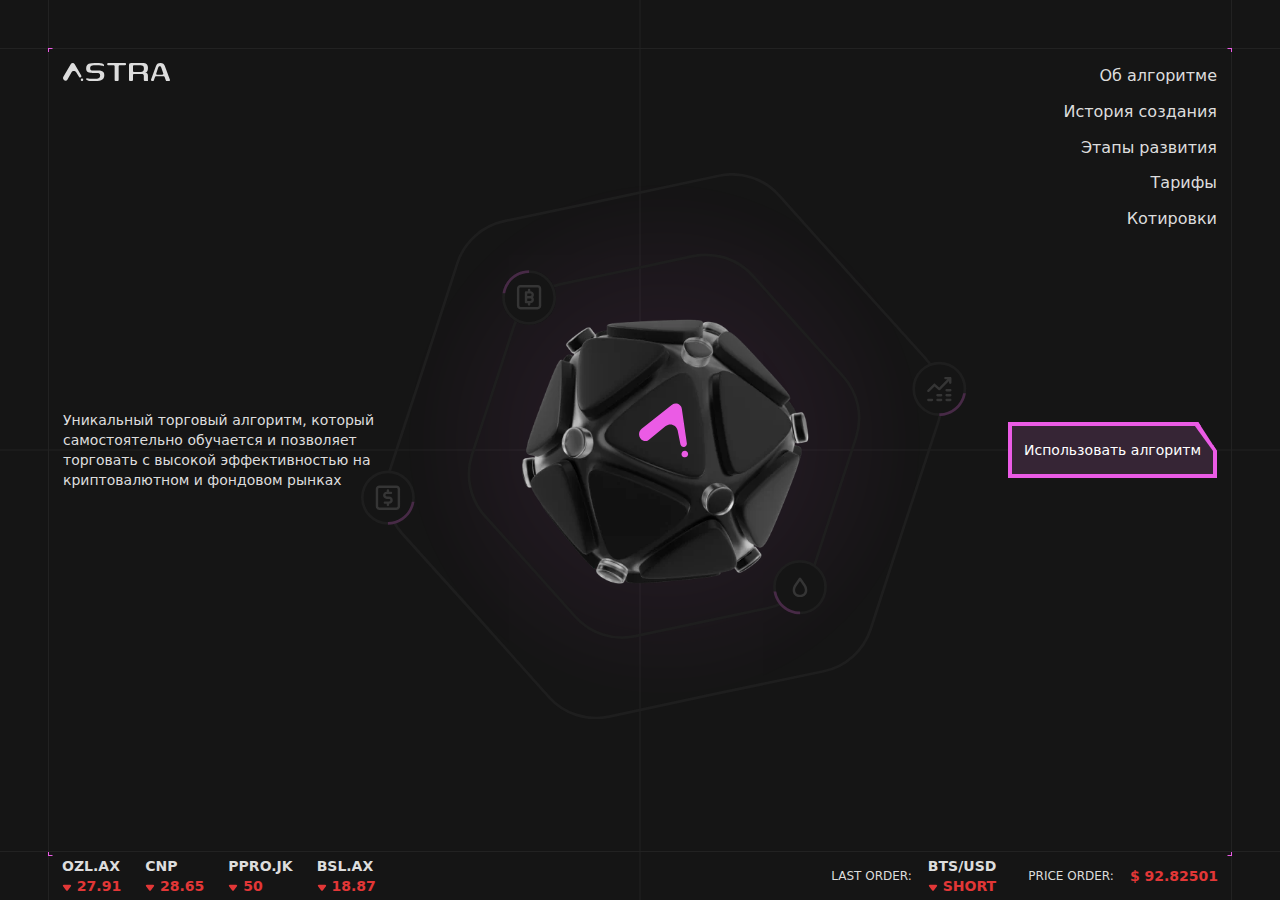
==== commit 53ef7b21: "update" ====
--- a/index.html
+++ b/index.html
@@ -25,40 +25,143 @@
 					<a href="index.html" class="header__logo">
 						<img src="images/icon/logo.svg" alt="Astra" width="143" height="24">
 					</a>
-					<div class="header__panel" data-mobile-menu="wrapper">
-						<!-- Menu -->
-						<nav class="nav">
-							<ul class="nav__list list-reset">
-								<li class="nav__item ">
-									<a href="about.html">
-										<span>Об алгоритме</span>
-									</a>
-								</li>
-								<li class="nav__item ">
-									<a href="history.html">
-										<span>История создания</span>
-									</a>
-								</li>
-								<li class="nav__item ">
-									<a href="development.html">
-										<span>Этапы развития</span>
-									</a>
-								</li>
-								<li class="nav__item ">
-									<a href="rates.html">
-										<span>Тарифы</span>
-									</a>
-								</li>
-								<li class="nav__item ">
-									<a href="quotes.html">
-										<span>Котировки</span>
-									</a>
-								</li>
-							</ul>
-
-
-						</nav>
+					<div class="header__panel" data-menu>
+						<div class="line line--top"></div>
+						<div class="line-vertical line-vertical--left"></div>
+						<div class="line-vertical line-vertical--right"></div>
+						<div class="line line--bottom"></div>
+						<div class="header__menu">
+							<div class="header__mob">
+								<div class="line line--bottom"></div>
+								<a href="index.html" class="header__logo">
+									<img src="images/icon/logo.svg" alt="Astra" width="143" height="24">
+								</a>
+								<button class="burger-close" aria-label="Open menu" aria-expanded="false" data-close>
+									<svg width="24" height="24" viewBox="0 0 24 24" fill="none" xmlns="http://www.w3.org/2000/svg">
+										<path d="M12 21C16.9706 21 21 16.9706 21 12C21 7.02944 16.9706 3 12 3C7.02944 3 3 7.02944 3 12C3 16.9706 7.02944 21 12 21Z" stroke="white" stroke-width="1.5" stroke-miterlimit="10" />
+										<path d="M15 9L9 15" stroke="white" stroke-width="1.5" stroke-linecap="round" stroke-linejoin="round" />
+										<path d="M15 15L9 9" stroke="white" stroke-width="1.5" stroke-linecap="round" stroke-linejoin="round" />
+									</svg>
+								</button>
+							</div>
+							<div class="header__wrap">
+								<nav class="nav">
+									<ul class="nav__list list-reset">
+										<li class="nav__item ">
+											<a href="about.html">
+												<span>Об алгоритме</span>
+											</a>
+										</li>
+										<li class="nav__item ">
+											<a href="history.html">
+												<span>История создания</span>
+											</a>
+										</li>
+										<li class="nav__item ">
+											<a href="development.html">
+												<span>Этапы развития</span>
+											</a>
+										</li>
+										<li class="nav__item ">
+											<a href="rates.html">
+												<span>Тарифы</span>
+											</a>
+										</li>
+										<li class="nav__item ">
+											<a href="quotes.html">
+												<span>Котировки</span>
+											</a>
+										</li>
+									</ul>
+
+
+								</nav>
+								<div class="header__coin">
+									<div class="header__top">
+										<div class="line line--top"></div>
+										<div class="coin-exchange">
+											<span class="coin-exchange__title">
+												Ozl.ax
+											</span>
+											<span class="coin-exchange__value coin-exchange__value--down">
+												<svg width="10" height="7" viewBox="0 0 10 7" fill="none" xmlns="http://www.w3.org/2000/svg">
+													<path d="M4.20759 6.47063C4.6079 6.99064 5.3921 6.99064 5.79241 6.47063L8.95678 2.35999C9.46297 1.70243 8.99421 0.75 8.16437 0.75H1.83563C1.00579 0.75 0.537025 1.70243 1.04322 2.35999L4.20759 6.47063Z" />
+												</svg>
+												27.91
+											</span>
+										</div>
+										<div class="coin-exchange">
+											<span class="coin-exchange__title">
+												CNP
+											</span>
+											<span class="coin-exchange__value coin-exchange__value--down">
+												<svg width="10" height="7" viewBox="0 0 10 7" fill="none" xmlns="http://www.w3.org/2000/svg">
+													<path d="M4.20759 6.47063C4.6079 6.99064 5.3921 6.99064 5.79241 6.47063L8.95678 2.35999C9.46297 1.70243 8.99421 0.75 8.16437 0.75H1.83563C1.00579 0.75 0.537025 1.70243 1.04322 2.35999L4.20759 6.47063Z" />
+												</svg>
+												28.65
+											</span>
+										</div>
+										<div class="coin-exchange">
+											<span class="coin-exchange__title">
+												ppro.jk
+											</span>
+											<span class="coin-exchange__value coin-exchange__value--down">
+												<svg width="10" height="7" viewBox="0 0 10 7" fill="none" xmlns="http://www.w3.org/2000/svg">
+													<path d="M4.20759 6.47063C4.6079 6.99064 5.3921 6.99064 5.79241 6.47063L8.95678 2.35999C9.46297 1.70243 8.99421 0.75 8.16437 0.75H1.83563C1.00579 0.75 0.537025 1.70243 1.04322 2.35999L4.20759 6.47063Z" />
+												</svg>
+												50
+											</span>
+										</div>
+										<div class="coin-exchange">
+											<span class="coin-exchange__title">
+												bsl.ax
+											</span>
+											<span class="coin-exchange__value coin-exchange__value--down">
+												<svg width="10" height="7" viewBox="0 0 10 7" fill="none" xmlns="http://www.w3.org/2000/svg">
+													<path d="M4.20759 6.47063C4.6079 6.99064 5.3921 6.99064 5.79241 6.47063L8.95678 2.35999C9.46297 1.70243 8.99421 0.75 8.16437 0.75H1.83563C1.00579 0.75 0.537025 1.70243 1.04322 2.35999L4.20759 6.47063Z" />
+												</svg>
+												18.87
+											</span>
+										</div>
+										<div class="line line--bottom"></div>
+									</div>
+									<div class="header__bottom">
+										<div class="coin-group">
+											<span class="coin-group__name">
+												LAST order:
+											</span>
+											<div class="coin-exchange">
+												<span class="coin-exchange__title">
+													BTS/USD
+												</span>
+												<span class="coin-exchange__value coin-exchange__value--down">
+													<svg width="10" height="7" viewBox="0 0 10 7" fill="none" xmlns="http://www.w3.org/2000/svg">
+														<path d="M4.20759 6.47063C4.6079 6.99064 5.3921 6.99064 5.79241 6.47063L8.95678 2.35999C9.46297 1.70243 8.99421 0.75 8.16437 0.75H1.83563C1.00579 0.75 0.537025 1.70243 1.04322 2.35999L4.20759 6.47063Z" />
+													</svg>
+													SHORT
+												</span>
+											</div>
+										</div>
+										<div class="coin-group">
+											<span class="coin-group__name">
+												price order:
+											</span>
+											<span class="price price--down">
+												$ 92.82501
+											</span>
+										</div>
+									</div>
+								</div>
+							</div>
+						</div>
 					</div>
+					<button class="burger" aria-label="Open menu" aria-expanded="false" data-burger>
+						<svg width="24" height="24" viewBox="0 0 24 24" fill="none" xmlns="http://www.w3.org/2000/svg">
+							<path d="M3.75 12H20.25" stroke="white" stroke-width="1.5" stroke-linecap="round" stroke-linejoin="round" />
+							<path d="M3.75 6H20.25" stroke="white" stroke-width="1.5" stroke-linecap="round" stroke-linejoin="round" />
+							<path d="M3.75 18H20.25" stroke="white" stroke-width="1.5" stroke-linecap="round" stroke-linejoin="round" />
+						</svg>
+					</button>
 				</div>
 			</div>
 		</header>
@@ -82,7 +185,7 @@
 						<div class="hero-image">
 							<div class="line line--center"></div>
 							<div class="hero-image__wrapper">
-								<svg width="942" height="748" viewBox="0 0 942 848" fill="none" xmlns="http://www.w3.org/2000/svg">
+								<svg class="hero-image__svg" width="942" height="748" viewBox="0 0 942 848" fill="none" xmlns="http://www.w3.org/2000/svg">
 									<g clip-path="url(#clip0_248_8211)">
 										<g opacity="0.1" filter="url(#filter0_f_248_8211)">
 											<circle cx="471.5" cy="415.053" r="406" fill="url(#paint0_radial_248_8211)" />
@@ -119,11 +222,17 @@
 										</clipPath>
 									</defs>
 								</svg>
-								<picture class="hero-image__pic">
-									<source srcset="images/hero/sphere-hero.webp 1x, images/hero/sphere-hero@2x.webp 1.3x" type="image/webp">
-									<source srcset="images/hero/sphere-hero.png 1x, images/hero/sphere-hero@2x.png 1.3x" type="image/png">
-									<img src="images/hero/sphere-hero.png" alt="Astra" width="429" height="405">
-								</picture>
+								<div class="hero-image__pic" data-speed-x="30" data-speed-y="40">
+									<picture>
+										<source srcset="images/hero/test.webp 1x, images/hero/test@2x.webp 1.3x" type="image/webp">
+										<source srcset="images/hero/test.png 1x, images/hero/test@2x.png 1.3x" type="image/png">
+										<img src="images/hero/test.png" alt="Astra" width="429" height="405">
+									</picture>
+									<svg class="hero__logo" width="55" height="60" viewBox="0 0 55 60" fill="none" xmlns="http://www.w3.org/2000/svg">
+										<path fill-rule="evenodd" clip-rule="evenodd" d="M52.8196 44.3245L47.336 6.67131C46.596 1.60085 40.6427 -0.765007 36.6257 2.41496L3.54556 28.6015C-1.04134 32.2333 0.0402871 39.4719 5.48823 41.6051C7.40243 42.3547 9.57173 42.0159 11.1648 40.7164L29.739 25.575C34.442 21.7413 41.5346 24.2851 42.7284 30.2337L45.7998 45.538C46.1861 47.4739 48.0752 48.7245 50.0082 48.3279C51.8578 47.9495 53.0914 46.1924 52.8196 44.3245ZM53.9363 57.5596C53.2124 59.4083 51.1269 60.3201 49.2783 59.5962C47.4296 58.8723 46.5178 56.7868 47.2417 54.9382C47.9656 53.0895 50.0511 52.1777 51.8997 52.9016C53.7484 53.6255 54.6602 55.711 53.9363 57.5596Z" fill="#EB5BE5" />
+									</svg>
+								</div>
+
 							</div>
 						</div>
 						<a href="#" class="b-btn b-btn--primary">
@@ -278,8 +387,7 @@
 
 	</div>
 
-	<script src="js/app.min.js"></script>
-	<script src="js/slider.min.js"></script>
+
 
 </body>
 
--- a/css/app.css
+++ b/css/app.css
@@ -1 +1 @@
-@keyframes dropdown-display{0%{opacity:0;transform:scale(.98) translateY(-.6em)}to{opacity:1;transform:scale(1) translateY(0)}}@keyframes dropdown-display-up{0%{opacity:0;transform:scale(.98) translateY(.6em)}to{opacity:1;transform:scale(1) translateY(0)}}@keyframes pulse{0%,to{opacity:0}50%{opacity:1}}@keyframes animateLine{0%{width:0}to{width:100%}}@keyframes animateLineHorizontal{0%{height:0}to{height:100%}}@keyframes pulseTwo{0%,to{opacity:0}50%{opacity:.5}}@keyframes dashOne{0%{stroke-dashoffset:170px}to{stroke-dashoffset:340px}}@keyframes dash{0%{stroke-dashoffset:1200}to{stroke-dashoffset:0}}@keyframes dashText{0%{opacity:0}to{opacity:1}}@font-face{font-family:"Onest";src:url(../fonts/Onest-Regular.woff2) format("woff2"),url(../fonts/Onest-Regular.woff) format("woff"),url(../fonts/Onest-Regular.ttf) format("truetype");font-weight:400;font-style:normal;font-display:swap}@font-face{font-family:"Onest";src:url(../fonts/Onest-Medium.woff2) format("woff2"),url(../fonts/Onest-Medium.woff) format("woff"),url(../fonts/Onest-Medium.ttf) format("truetype");font-weight:500;font-style:normal;font-display:swap}@font-face{font-family:"Onest";src:url(../fonts/Onest-Bold.woff2) format("woff2"),url(../fonts/Onest-Bold.woff) format("woff"),url(../fonts/Onest-Bold.ttf) format("truetype");font-weight:700;font-style:normal;font-display:swap}html{line-height:1.15;-webkit-text-size-adjust:100%}aside,details,footer,header,main,nav,section{display:block}hr,img{border:0}hr{box-sizing:content-box;overflow:visible;background:#dedede;display:block;height:1px;margin:30px 0}pre{font-family:monospace,monospace;font-size:1em}a{background-color:transparent;-webkit-tap-highlight-color:transparent}abbr[title]{border-bottom:none;-webkit-text-decoration:underline dotted;text-decoration:underline dotted}b,strong{font-weight:700}small{font-size:80%}sub,sup{font-size:75%;line-height:0;position:relative;vertical-align:baseline}sub{bottom:-.25em}sup{top:-.5em}img{height:auto;max-width:100%;vertical-align:top}button,input,optgroup{font-size:100%;line-height:1.15}button,input,optgroup,select,textarea{font-family:inherit;margin:0}button,input{overflow:visible}button,select{text-transform:none}[type=button],[type=reset],[type=submit],button{-webkit-appearance:button;-webkit-tap-highlight-color:transparent;outline:0}[type=button]::-moz-focus-inner,[type=reset]::-moz-focus-inner,[type=submit]::-moz-focus-inner,button::-moz-focus-inner{border-style:none;padding:0}[type=button]:-moz-focusring,[type=reset]:-moz-focusring,[type=submit]:-moz-focusring,button:-moz-focusring{outline:0}fieldset{padding:0}legend{color:inherit;display:table;max-width:100%;white-space:normal}[type=checkbox],[type=radio],legend{box-sizing:border-box;padding:0}[type=number]::-webkit-inner-spin-button,[type=number]::-webkit-outer-spin-button{height:auto}[type=search]{-webkit-appearance:textfield;outline-offset:-2px}[type=search]::-webkit-search-decoration{-webkit-appearance:none}::-webkit-file-upload-button{-webkit-appearance:button;font:inherit}summary{display:list-item}[hidden],template{display:none}*{-webkit-tap-highlight-color:transparent}body{height:100%;background:#151515;box-sizing:border-box;color:#151515;font-family:"Roboto",system-ui,-apple-system,Segoe UI,Roboto,Noto Sans,Ubuntu,Cantarell,Helvetica Neue,sans-serif;font-size:16px;line-height:161%;margin:0;min-width:320px;overflow-x:hidden;overflow-y:auto;padding:0;position:relative}svg{max-height:100%}select:not([multiple]){vertical-align:middle}table{border-collapse:separate;border-spacing:0;max-width:100%;width:100%}td,th{line-height:inherit;padding:5px 10px}th{font-weight:700;text-align:left;vertical-align:bottom}td{vertical-align:top}a{color:#fff;outline:0;text-decoration:none}h1,h2,h3,h4,h5,h6,p{font-weight:700;line-height:1.2;margin:0}p{color:#ddd;font-size:12px;font-weight:400;line-height:16px}@media screen and (min-width:767px){p{font-size:14px;line-height:20px}}@media screen and (min-width:1439px){p{font-size:16px;line-height:24px}}.section-title{color:#ddd;font-size:24px;font-weight:500;line-height:32px;text-transform:uppercase}@media screen and (min-width:767px){.section-title{font-size:32px;line-height:40px}}@media screen and (min-width:1919px){.section-title{font-size:48px;line-height:56px}}dl,ol,ul{margin:2.6em 0}ol{list-style:decimal}h1{font-size:28px}h2{font-size:24px}h3{font-size:20px}h4{font-size:18px}h5{font-size:16px}::-moz-focus-inner{border:0;padding:0}.hidden-box{display:none;visibility:hidden}iframe{border:0;outline:0}.videoWrapper{height:0;padding-bottom:56.25%;position:relative}.videoWrapper iframe{height:100%;left:0;position:absolute;top:0;width:100%}.text-center{text-align:center}.list-reset{list-style:none;margin:0;padding:0}blockquote{color:#000;font-size:18px;font-style:normal;font-weight:500;line-height:189%;margin:42px 0;max-width:830px;padding-left:27px;position:relative}@media screen and (min-width:767px){blockquote{margin:28px 0}}@media screen and (min-width:1279px){blockquote{margin:48px 0}}blockquote:after{background:#000;bottom:5px;content:"";left:0;position:absolute;top:5px;width:3px}input[type=email],input[type=number],input[type=password],input[type=search],input[type=tel],input[type=text],select{height:auto}input[type=email],input[type=number],input[type=password],input[type=search],input[type=tel],input[type=text],select,textarea{background-color:transparent;border:1px solid #c1c1c1;border-radius:5px;outline:0;line-height:1.25;color:#4b4b4e;max-width:100%;font-weight:400;transition:border-color .3s ease;padding:19px 28px;font-size:16px;-webkit-appearance:none;box-sizing:border-box}input[type=email]::-webkit-input-placeholder,input[type=number]::-webkit-input-placeholder,input[type=password]::-webkit-input-placeholder,input[type=search]::-webkit-input-placeholder,input[type=tel]::-webkit-input-placeholder,input[type=text]::-webkit-input-placeholder,select::-webkit-input-placeholder,textarea::-webkit-input-placeholder{font-weight:400;color:#4b4b4e}input[type=email]:-moz-placeholder,input[type=number]:-moz-placeholder,input[type=password]:-moz-placeholder,input[type=search]:-moz-placeholder,input[type=tel]:-moz-placeholder,input[type=text]:-moz-placeholder,select:-moz-placeholder,textarea:-moz-placeholder{font-weight:400;color:#4b4b4e}input[type=email]::-moz-placeholder,input[type=number]::-moz-placeholder,input[type=password]::-moz-placeholder,input[type=search]::-moz-placeholder,input[type=tel]::-moz-placeholder,input[type=text]::-moz-placeholder,select::-moz-placeholder,textarea::-moz-placeholder{font-weight:400;color:#4b4b4e}input[type=email]:-ms-input-placeholder,input[type=number]:-ms-input-placeholder,input[type=password]:-ms-input-placeholder,input[type=search]:-ms-input-placeholder,input[type=tel]:-ms-input-placeholder,input[type=text]:-ms-input-placeholder,select:-ms-input-placeholder,textarea:-ms-input-placeholder{font-weight:400;color:#4b4b4e}input[type=email]:focus,input[type=number]:focus,input[type=password]:focus,input[type=search]:focus,input[type=tel]:focus,input[type=text]:focus,select:focus,textarea:focus{border-color:#4b4b4e}input[type=email].error,input[type=number].error,input[type=password].error,input[type=search].error,input[type=tel].error,input[type=text].error,select.error,textarea.error{border-color:#e23737;color:#e23737}input[type=email].disabled,input[type=email][disabled],input[type=email][readonly],input[type=number].disabled,input[type=number][disabled],input[type=number][readonly],input[type=password].disabled,input[type=password][disabled],input[type=password][readonly],input[type=search].disabled,input[type=search][disabled],input[type=search][readonly],input[type=tel].disabled,input[type=tel][disabled],input[type=tel][readonly],input[type=text].disabled,input[type=text][disabled],input[type=text][readonly],select.disabled,select[disabled],select[readonly],textarea.disabled,textarea[disabled],textarea[readonly]{cursor:default;background-color:#f9f9f9;border-color:#bcbcbc;color:#939393}select{padding-right:35px;background-image:url(../images/select.svg);background-position:100% 50%;background-repeat:no-repeat}input[type=checkbox],input[type=radio]{display:inline-block;vertical-align:middle}textarea{height:auto;overflow:auto}.error-message{color:#e23737;margin-top:5px;order:1}.checkbox-style,label.checkbox-style{font-size:13px;font-weight:400;line-height:1.3;position:relative;display:block;overflow:hidden;margin:0;cursor:pointer;-webkit-user-select:none;user-select:none;-webkit-tap-highlight-color:transparent;outline:0;color:#a7a8b1}.checkbox-style>span,label.checkbox-style>span{position:relative;display:inline-block;vertical-align:top;color:#a7a8b1;padding:2px 0 2px 28px}.checkbox-style>span:before,label.checkbox-style>span:before{content:"";position:absolute;z-index:1;top:0;left:0;box-sizing:border-box;width:20px;height:20px;border:1px solid #c1c1c1;border-radius:3px;transition:border-color .3s ease,background-color .3s ease}.checkbox-style>span:after,label.checkbox-style>span:after{content:"";position:absolute;z-index:5;top:3px;left:3px;opacity:0;transition:opacity .3s ease;width:14px;height:14px;background:#000;border-radius:3px}.checkbox-style input[type=checkbox],label.checkbox-style input[type=checkbox]{position:absolute;top:0;left:-30px;width:1px;height:1px;outline:0;-webkit-tap-highlight-color:transparent}.checkbox-style input[type=checkbox]:checked~span:after,label.checkbox-style input[type=checkbox]:checked~span:after{opacity:1}.checkbox-style input[type=checkbox].disabled~span:after,.checkbox-style input[type=checkbox][disabled]~span:after,label.checkbox-style input[type=checkbox].disabled~span:after,label.checkbox-style input[type=checkbox][disabled]~span:after{background:#e3e3e3}.form__row{position:relative;margin-top:20px}.form__row:first-child{margin-top:0}.form__row input[type=email],.form__row input[type=number],.form__row input[type=password],.form__row input[type=search],.form__row input[type=tel],.form__row input[type=text],.form__row select,.form__row textarea{width:100%;vertical-align:top}.form__row>label:not(.checkbox-style){font-size:12px;font-weight:400;line-height:1.2;display:flex;align-items:center;flex-flow:row nowrap;justify-content:space-between;margin:0 0 10px;cursor:pointer;color:#a7a8b1}.form__row>label:not(.checkbox-style)>span{order:0}.form__row>label:not(.checkbox-style) .error-message{margin-top:0;margin-left:10px}.form__row>label:not(.checkbox-style) .error-message+span{color:#e23737}.form-password__button i,.form__hint,.form__input{position:relative;z-index:1}.form__hint{font-size:12px;font-weight:400;font-style:italic;z-index:2;margin:5px 0 0;color:#444}.form__error{font-size:13px;font-weight:500;z-index:3;margin-top:3px;color:#e23737}.form-password,.form__error{position:relative}.form-password input[type=password],.form-password input[type=text]{position:relative;z-index:1;padding-right:50px}.form-password__button,.form-password__button:after{position:absolute;z-index:10;transition:opacity .3s ease}.form-password__button{top:0;right:0;bottom:0;box-sizing:border-box;width:42px;padding:0;cursor:pointer;vertical-align:middle;opacity:.3;border:0;outline:0;background:0 0;-webkit-tap-highlight-color:transparent}.form-password__button i{vertical-align:middle}.form-password__button:after{content:"";top:24px;left:9px;display:block;width:24px;height:1px;transform:rotate(-30deg);border-top:1px solid #fff;background:#000}@media screen and (min-width:1279px){.form-password__button:hover{opacity:1}}.form-password__button.active{opacity:1}.form-password__button.active:after{opacity:0}.b-btn,.test:hover{background-color:#eb5be5}.b-btn{align-items:center;border:4px solid #eb5be5;border-radius:0;box-sizing:border-box;-webkit-clip-path:polygon(91% 0,100% 52%,100% 100%,0 100%,0 0);clip-path:polygon(91% 0,100% 52%,100% 100%,0 100%,0 0);justify-content:flex-start;line-height:24px;position:relative;text-align:center;text-decoration:none;transition:background .3s ease,color .3s ease;width:-moz-fit-content;width:fit-content}.b-btn.focus,.b-btn:focus-within,.b-btn:hover{outline:0}.b-btn.disabled,.b-btn:disabled{background:inherit;box-shadow:none;cursor:default;opacity:.45}.b-btn [class*=" b-icon-"],.b-btn [class^=b-icon-]{margin-right:10px;vertical-align:middle}.b-btn--big{font-size:16px;padding:14px 30px}.b-btn--small{font-size:13px;padding:8px 30px}.b-btn--primary{color:#fff}.b-btn--primary.active span,.b-btn--primary:active span,.b-btn--primary:focus-within span,.b-btn--primary:hover span{background-color:#eb5be5}.b-btn--primary.disabled.active,.b-btn--primary.disabled:active,.b-btn--primary.disabled:focus-within,.b-btn--primary.disabled:hover,.b-btn--primary:disabled.active,.b-btn--primary:disabled:active,.b-btn--primary:disabled:focus-within,.b-btn--primary:disabled:hover{background-color:#362535;color:#fff}.b-btn--primary span{align-items:center;background-color:#362535;bottom:4px;-webkit-clip-path:polygon(91% 0,100% 52%,100% 100%,0 100%,0 0);clip-path:polygon(91% 0,100% 52%,100% 100%,0 100%,0 0);display:flex;font-size:12px;justify-content:center;line-height:16px;transition:background-color .3s ease}@media screen and (min-width:767px){.b-btn--primary span{font-size:14px;line-height:20px}}@media screen and (min-width:1919px){.b-btn--primary span{font-size:16px;height:56px;line-height:24px}}.b-btn--loading:before{animation:loadingSpin 1s infinite linear;border-radius:50%;content:"";display:inline-block;height:12px;margin-left:-15px;margin-right:10px;transition:border .3s ease;vertical-align:middle;width:12px}.b-btn--loading.outline:before{border:3px solid rgba(0,0,0,.2);border-top-color:#000}.b-btn--loading.outline:hover:before,.b-btn--loading:before{border:3px solid rgba(255,255,255,.6);border-top-color:#fff}.b-btn+.b-btn{margin-left:5px}.b-btn-grouping{display:inline-block}.b-btn-grouping .b-btn{border-radius:0;float:left;margin-right:0}.b-btn-grouping .b-btn:first-child{border-radius:0 0 0 0}.b-btn-grouping .b-btn:last-child{border-radius:0 0 0 0}.b-btn-grouping .b-btn.outline{margin-left:-1px;z-index:1}.b-btn-grouping .b-btn.outline:hover{z-index:2}.b-btn-grouping .b-btn.outline.active{z-index:3}.b-btn-grouping .b-btn.outline:first-child{margin-left:0}a.b-btn.disabled,fieldset[disabled] a.b-btn{pointer-events:none}input[type=button].full-size,input[type=reset].full-size,input[type=submit].full-size{width:100%}.swiper,.swiper-wrapper{position:relative;z-index:1}.swiper{margin-left:auto;margin-right:auto;overflow:hidden;list-style:none;padding:0}.swiper-vertical>.swiper-wrapper{flex-direction:column}.swiper-wrapper{width:100%;height:100%;display:flex;transition-property:transform;box-sizing:content-box}.swiper-android .swiper-slide,.swiper-wrapper{transform:translate3d(0,0,0)}.swiper-pointer-events{touch-action:pan-y}.swiper-pointer-events.swiper-vertical{touch-action:pan-x}.swiper-slide{flex-shrink:0;width:100%;height:100%;position:relative;transition-property:transform}.swiper-slide-invisible-blank{visibility:hidden}.swiper-autoheight,.swiper-autoheight .swiper-slide{height:auto}.swiper-autoheight .swiper-wrapper{align-items:flex-start;transition-property:transform,height}.swiper-centered>.swiper-wrapper::before{content:"";flex-shrink:0;order:9999}.swiper-centered.swiper-horizontal>.swiper-wrapper>.swiper-slide:first-child{margin-inline-start:var(--swiper-centered-offset-before)}.swiper-centered.swiper-horizontal>.swiper-wrapper::before{height:100%;width:var(--swiper-centered-offset-after)}.swiper-centered.swiper-vertical>.swiper-wrapper>.swiper-slide:first-child{margin-block-start:var(--swiper-centered-offset-before)}.swiper-centered.swiper-vertical>.swiper-wrapper::before{width:100%;height:var(--swiper-centered-offset-after)}.swiper-centered>.swiper-wrapper>.swiper-slide{scroll-snap-align:center center}.swiper-button-next,.swiper-button-prev{cursor:pointer;display:inline-block;flex:0 0 26px;height:21px;outline:0;position:relative;-webkit-tap-highlight-color:transparent;transition:opacity .3s ease;-webkit-user-select:none;user-select:none;vertical-align:top;width:26px}.swiper-button-next:after,.swiper-button-prev:after{content:"";left:0;position:absolute;top:0}@media screen and (min-width:1076px){.swiper-button-next:hover,.swiper-button-prev:hover{opacity:.7}}.swiper-button-next.swiper-button-disabled,.swiper-button-prev.swiper-button-disabled{cursor:auto;opacity:.3;pointer-events:none}.swiper-button-prev{margin-right:16px;top:3px}.swiper-button-next{margin-left:16px;top:-7px}.slider__pagination{display:flex;flex-flow:row nowrap;justify-content:space-between}.swiper-nav{display:flex;justify-content:center}.swiper-pagination{position:absolute;text-align:center;transition:300ms opacity;transform:translate3d(0,0,0);z-index:10}.swiper-pagination.swiper-pagination-hidden{opacity:0}.swiper-container-horizontal>.swiper-pagination-bullets,.swiper-pagination-custom,.swiper-pagination-fraction{bottom:10px;left:0;width:100%}.swiper-pagination-bullets-dynamic{overflow:hidden;font-size:0}.swiper-pagination-bullets-dynamic .swiper-pagination-bullet{transform:scale(.33);position:relative}.swiper-pagination-bullets-dynamic .swiper-pagination-bullet-active,.swiper-pagination-bullets-dynamic .swiper-pagination-bullet-active-main{transform:scale(1)}.swiper-pagination-bullets-dynamic .swiper-pagination-bullet-active-prev{transform:scale(.66)}.swiper-pagination-bullets-dynamic .swiper-pagination-bullet-active-prev-prev{transform:scale(.33)}.swiper-pagination-bullets-dynamic .swiper-pagination-bullet-active-next{transform:scale(.66)}.swiper-pagination-bullets-dynamic .swiper-pagination-bullet-active-next-next{transform:scale(.33)}.swiper-pagination-bullet{width:8px;height:8px;display:inline-block;border-radius:100%;background:#000;opacity:.2}button.swiper-pagination-bullet{border:0;margin:0;padding:0;box-shadow:none;-webkit-appearance:none;appearance:none}.swiper-pagination-clickable .swiper-pagination-bullet{cursor:pointer}.swiper-pagination-bullet-active{opacity:1;background:#4954a0}.swiper-container-vertical>.swiper-pagination-bullets{right:10px;top:50%;transform:translate3d(0,-50%,0)}.swiper-container-vertical>.swiper-pagination-bullets .swiper-pagination-bullet{margin:6px 0;display:block}.swiper-container-vertical>.swiper-pagination-bullets.swiper-pagination-bullets-dynamic{top:50%;transform:translateY(-50%);width:8px}.swiper-container-vertical>.swiper-pagination-bullets.swiper-pagination-bullets-dynamic .swiper-pagination-bullet{display:inline-block;transition:200ms transform,200ms top}.swiper-container-horizontal>.swiper-pagination-bullets .swiper-pagination-bullet{margin:0 4px}.swiper-container-horizontal>.swiper-pagination-bullets.swiper-pagination-bullets-dynamic{left:50%;transform:translateX(-50%);white-space:nowrap}.swiper-container-horizontal>.swiper-pagination-bullets.swiper-pagination-bullets-dynamic .swiper-pagination-bullet{transition:200ms transform,200ms left}.swiper-container-horizontal.swiper-container-rtl>.swiper-pagination-bullets-dynamic .swiper-pagination-bullet{transition:200ms transform,200ms right}.swiper-pagination-lock{display:none}.tabs{width:100%}.tabs__container{display:none;width:100%}.tabs--info,.tabs__container.active{display:flex}.tabs--info{flex-direction:column}.tabs__list{align-items:flex-start;display:flex;margin-bottom:24px;overflow-x:auto;width:100%}@media screen and (min-width:1279px){.tabs__list{margin-bottom:38px}}.tabs__button{align-items:center;background-color:transparent;border:0;border-radius:8px;color:#ddd;cursor:pointer;display:flex;font-size:16px;font-weight:400;line-height:24px;padding:10px;text-decoration:none;transition:background-color .3s ease,color .3s ease;white-space:nowrap;width:100%}@media screen and (min-width:767px){.tabs__button{width:max-content}}.tabs__button.active,.tabs__button:hover{background-color:#1e1e1e;color:#fff}.tabs__button.active{color:#eb5be5}.tabs__button:not(:first-child){margin-left:24px}.tabs__button span{display:block;pointer-events:none}.tabs__wrap,.tabs__wrapper{overflow-x:auto}.tabs__wrapper{color:#fff;max-height:440px;max-width:100%;overflow-y:auto;width:100%}@media screen and (min-width:1279px){.tabs__wrapper{max-height:333px;padding-right:10px}.tabs__wrapper::-webkit-scrollbar{width:2px}.tabs__wrapper::-webkit-scrollbar-track{background-color:transparent}.tabs__wrapper::-webkit-scrollbar-thumb{box-shadow:inset 0 0 6px #eb5be5}}@media screen and (min-width:1439px){.tabs__wrapper{max-height:440px}}html{box-sizing:border-box;height:100%}*,::after,::before{box-sizing:inherit}.main,.page-wrapper{display:flex;position:relative}.page-wrapper{flex-direction:column;min-height:100%;overflow:hidden}.page-wrapper .line{animation:animateLine 2s ease-in}.page-wrapper .line-vertical{animation:animateLineHorizontal 1.5s ease-in}.main{flex:1 0 auto}.container{box-sizing:border-box;padding:0 12px;width:100%}@media screen and (min-width:767px){.container{padding:0 48px}}@media screen and (min-width:1439px){.container{padding:0 64px}}.line,.line--top{position:absolute;z-index:10}.line{background-color:#222;height:1px;width:100%}.line--top{left:0;top:12px}@media screen and (min-width:767px){.line--top{top:48px}}@media screen and (min-width:1439px){.line--top{top:64px}}.line--bottom{bottom:12px;left:0;position:absolute;z-index:10}@media screen and (min-width:767px){.line--bottom{bottom:48px}}@media screen and (min-width:1439px){.line--bottom{bottom:64px}}.line-vertical{background-color:#222;height:100%;position:absolute;top:0;width:1px;z-index:10}.line-vertical--left{left:12px}@media screen and (min-width:767px){.line-vertical--left{left:48px}}@media screen and (min-width:1439px){.line-vertical--left{left:64px}}.line-vertical--right{right:12px}@media screen and (min-width:767px){.line-vertical--right{right:48px}}@media screen and (min-width:1439px){.line-vertical--right{right:64px}}.hero .line-vertical--center,.line-vertical--center{left:50%;transform:translateX(-50%)}.offset{padding:0 15px}.hero{display:flex;flex-direction:column;justify-content:end;padding:45px 0 30px;position:relative;width:100%}@media screen and (min-width:767px){.hero{padding:80px 0 84px}}@media screen and (min-width:1279px){.hero{justify-content:center;padding:0}}.hero__wrapper{display:grid;grid-template-columns:repeat(3,1fr);position:relative;z-index:20}@media screen and (min-width:767px){.hero__wrapper{align-items:flex-end;grid-template-columns:repeat(6,1fr)}}@media screen and (min-width:1279px){.hero__wrapper{align-items:center;display:flex;justify-content:space-between;padding-top:0}}.hero__text{grid-column:3 span;margin-bottom:17px;max-width:213px}@media screen and (min-width:767px){.hero__text{grid-column:1/4;margin-bottom:0;max-width:357px}}.hero-image{grid-column:3 span;grid-row:1/1;margin-bottom:136px;position:relative;z-index:-1}@media screen and (min-width:767px){.hero-image{grid-column:6 span;margin-bottom:80px}}@media screen and (min-width:1279px){.hero-image{margin-bottom:0;margin-left:-100px}}.about-image svg,.about-image__wrapper img,.hero-image svg,.hero-image__pic img{height:100%;object-fit:cover;width:100%}.hero-image .line--center{left:50%;top:50%;transform:translate(-50%,-50%);width:1000%;z-index:-1}.hero-image__wrapper{position:relative}.hero-image__pic{left:50%;position:absolute;top:50%;transform:translate(-50%,-50%);width:44%;z-index:1}.b-btn--primary{grid-column:3 span}@media screen and (min-width:767px){.b-btn--primary{grid-column:6/7}}.b-btn--primary span{height:32px;min-width:167px}@media screen and (min-width:767px){.b-btn--primary span{height:48px;min-width:201px}}@media screen and (min-width:1919px){.b-btn--primary span{min-width:235px}}.about{position:relative;width:100%}@media screen and (min-width:767px){.about{padding:0}}.about .line-vertical--center{display:none;left:50%;top:0;transform:translateX(-50%)}@media screen and (min-width:767px){.about .line-vertical--center{display:block}}@media screen and (min-width:1279px){.about .line-vertical--center{display:none}}.about-image{position:relative;width:100%}@media screen and (min-width:767px){.about-image{margin-left:-15px;width:51%}}@media screen and (min-width:1279px){.about-image{margin-left:0;width:100%}}.about-image__wrapper{display:flex}@media screen and (min-width:767px){.about-image__wrapper{height:362px}}.about-image__wrapper img{max-width:none}.about-image__pic{left:50%;position:absolute;top:50%;transform:translate(-50%,-50%);width:50%;z-index:1}.about-image .line--center{left:-1000px;top:50%;transform:translateY(-50%);width:1000%;z-index:-1}@media screen and (min-width:767px){.about-image .line--center{display:none;left:0}}@media screen and (min-width:1279px){.about-image .line--center{display:block}}.about-image .line-vertical--center{display:none;left:50%;transform:translateX(-50%);z-index:-1}@media screen and (min-width:1279px){.about-image .line-vertical--center{display:block;height:1000%;top:50%;transform:translate(-50%,-50%)}}.about__wrap,.about__wrapper{position:relative}.about__main:before,.about__wrapper .b-btn--primary{display:none;position:absolute}@media screen and (min-width:767px){.about__wrapper .b-btn--primary{bottom:69px;display:flex;right:15px}}@media screen and (min-width:1279px){.about__wrapper .b-btn--primary{bottom:75px;right:15px}}.about__wrap{display:flex;flex-direction:column-reverse;justify-content:space-between;min-height:100vh;padding:48px 0}@media screen and (min-width:767px){.about__wrap{padding:49px 0 58px}}@media screen and (min-width:1279px){.about__wrap{align-items:center;flex-direction:row;height:100vh;justify-content:space-between;padding:48px 0}}@media screen and (min-width:1439px){.about__wrap{padding:64px 0}}.about__main{padding:0 19px;position:relative}@media screen and (min-width:767px){.about__main{display:block;padding:15px 0 0}}@media screen and (min-width:1023px){.about__main{padding:15px 15px 15px 0}}@media screen and (min-width:1279px){.about__main{display:flex;flex-direction:column;height:100%;justify-content:center;max-width:603px}}.about__main .line-vertical--right{display:none;height:1000%;right:0;top:50%;transform:translateY(-50%)}@media screen and (min-width:1279px){.about__main .line-vertical--right{display:block}}.about__main .line--top{display:none;left:50%;top:0;transform:translateX(-50%);width:1000%}@media screen and (min-width:767px){.about__main .line--top{display:block}}@media screen and (min-width:1279px){.about__main .line--top{display:none}}.about__main:before{content:""}@media screen and (min-width:767px){.about__main:before{background-image:url(../images/icon/corners-left-top.svg);background-repeat:no-repeat;background-size:5px 6px;display:block;height:5px;left:-15px;top:-1px;width:5px;z-index:11}}@media screen and (min-width:1279px){.about__main:before{background-image:url(../images/icon/corners-right-bottom.svg);bottom:0;left:unset;right:0;top:unset;z-index:12}}.about__main:after{content:"";display:none;position:absolute}@media screen and (min-width:767px){.about__main:after{background-image:url(../images/icon/corners-right-top.svg);background-repeat:no-repeat;background-size:5px 6px;display:block;height:5px;right:-15px;top:-1px;width:5px;z-index:11}}@media screen and (min-width:1279px){.about__main:after{background-image:url(../images/icon/corners-right-top.svg);bottom:0;right:0;z-index:12}}.about__title{margin-bottom:24px}@media screen and (min-width:767px){.about__title{margin-bottom:16px}}@media screen and (min-width:1279px){.about__title{margin-bottom:15px}}@media screen and (min-width:1919px){.about__title{margin-bottom:24px}}.about__text{margin-bottom:24px}@media screen and (min-width:1279px){.about__text{margin-bottom:20px}}@media screen and (min-width:1919px){.about__text{margin-bottom:40px}}.about__text p:not(:last-child){margin-bottom:24px}@media screen and (min-width:1279px){.about__text p:not(:last-child){margin-bottom:20px}}@media screen and (min-width:1919px){.about__text p:not(:last-child){margin-bottom:40px}}.about__swiper{margin:0 -19px 40px}@media screen and (min-width:551px){.about__swiper{margin:0 -6px 40px}}@media screen and (min-width:1279px){.about__swiper{margin:0 -6px 20px}}@media screen and (min-width:1919px){.about__swiper{margin:0 -6px 30px}}.about-card{margin:0 32px;position:relative;z-index:2}@media screen and (min-width:551px){.about-card{margin:0 12px}}.about-card--green:after,.about-card--yellow:after{background-color:#89eb5b;border-radius:20px;content:"";height:48px;position:absolute;right:5px;top:5px;width:48px;z-index:-1}.about-card--yellow:after{background-color:#ebb15b}.about-card__text{color:#ddd;font-size:12px;font-weight:400;line-height:16px}@media screen and (min-width:767px){.about-card__text{font-size:14px;line-height:20px}}@media screen and (min-width:1919px){.about-card__text{font-size:16px;line-height:24px}}.about-card__wrap{background:#1e1e1e;border-radius:16px;-webkit-mask-image:url(../images/about/1.svg);-webkit-mask-position:50% 50%;-webkit-mask-size:100% 100%;padding:24px 42px 24px 24px}@media screen and (min-width:551px){.about-card__wrap{padding:24px}}@media screen and (min-width:767px){.about-card__wrap{padding:32px}}.about-card__elipsis{position:absolute;right:0;top:0}.about-average,.about-average__count{align-items:center;display:flex}.about-average__count{background-image:url(../images/about/average-mob.png);background-repeat:no-repeat;background-size:cover;color:#eb5be5;font-size:24px;font-weight:500;height:56px;justify-content:center;line-height:32px;min-width:74px;padding:10px 12px;text-transform:uppercase}@media screen and (min-width:767px){.about-average__count{background-size:99px 72px;font-size:32px;height:72px;line-height:40px;min-width:99px}}@media screen and (min-width:1919px){.about-average__count{background-image:url(../images/about/average.png);background-size:135px 83px;font-size:48px;height:83px;line-height:56px;min-width:135px}}.about-average__text{color:#ddd;font-size:12px;font-weight:400;line-height:16px;margin-left:24px;max-width:150px}@media screen and (min-width:1279px){.about-average__text{font-size:16px;line-height:24px;max-width:296px}}.swiper--about{margin:0 -12px}@media screen and (min-width:767px){.swiper--about{margin:0 -5px}}@media screen and (min-width:1279px){.swiper--about{margin:0 -12px}}.swiper--about .swiper-wrapper{margin-bottom:32px}@media screen and (min-width:1279px){.swiper--about .swiper-wrapper{margin-bottom:20px}}@media screen and (min-width:1919px){.swiper--about .swiper-wrapper{margin-bottom:32px}}.history,.swiper--about .swiper-slide{width:100%}@media screen and (min-width:551px){.swiper--about .swiper-slide{width:50%}}.history{align-items:center;display:flex;position:relative}.history .line--center{display:none;left:50%;top:50%;transform:translate(-50%,-50%);z-index:-1}@media screen and (min-width:767px){.history .line--center{display:block}}.history .line-vertical--center,.history__img .line--center{left:50%;top:50%;transform:translate(-50%,-50%)}.history-bg__animate{animation:pulseTwo 4s ease-in-out infinite}.history-bg__dashed{animation:dashOne 1s ease-in;stroke-dasharray:170px;stroke-dashoffset:340px}.history-bg__dashedTwo{animation:dash 2s linear forwards;animation-delay:1s;stroke-dasharray:1000;stroke-dashoffset:1000}.history-bg__text{animation:dashText 3s linear forwards;animation-delay:2s;opacity:0}.history__wrapper{display:flex;flex-direction:column;justify-content:space-between;min-height:100vh;padding:15px 0;position:relative;width:100%;z-index:10}@media screen and (min-width:767px){.history__wrapper{padding:48px 0}}@media screen and (min-width:1279px){.history__wrapper{flex-direction:row;height:100vh;justify-content:space-between}}@media screen and (min-width:1439px){.history__wrapper{padding:64px 0}}.history__wrapper:before{content:"";display:none;position:absolute}@media screen and (min-width:767px){.history__wrapper:before{background-image:url(../images/icon/corners-left-top.svg);background-repeat:no-repeat;display:block;height:4px;left:0;top:50%;transform:translateY(-50%);width:5px;z-index:11}}@media screen and (min-width:1279px){.history__wrapper:before{display:none}}.history__wrapper:after{content:"";display:none;position:absolute}@media screen and (min-width:767px){.history__wrapper:after{background-image:url(../images/icon/corners-right-top.svg);background-repeat:no-repeat;display:block;height:4px;right:0;top:50%;transform:translateY(-50%);width:5px;z-index:11}}@media screen and (min-width:1279px){.history__wrapper:after{display:none}}.history__image{align-items:center;display:flex;flex-direction:column;justify-content:center;position:relative;width:100%}@media screen and (min-width:1279px){.history__image{width:50%}}.history__image:before{content:"";display:none;position:absolute}@media screen and (min-width:767px){.history__image:before{display:block;height:4px;width:5px;z-index:11}}@media screen and (min-width:1279px){.history__image:before{background-image:url(../images/icon/corners-right-top.svg);left:unset;right:0;top:0}}.history__image:after{content:"";display:none;position:absolute}@media screen and (min-width:767px){.history__image:after{display:block;height:4px;width:5px;z-index:11}}@media screen and (min-width:1279px){.history__image:after{background-image:url(../images/icon/corners-right-bottom.svg);bottom:0;left:unset;right:0}}.history__img{position:relative;z-index:1}@media screen and (min-width:767px){.history__img{width:90%}}@media screen and (min-width:1279px){.history__img{width:592px}}@media screen and (min-width:1439px){.history__img{width:655px}}@media screen and (min-width:1919px){.history__img{width:892px}}.history__img img{height:100%;max-width:none;object-fit:cover;width:98%}.history__img .line--center{display:block;width:1000%;z-index:-1}@media screen and (min-width:767px){.history__img .line--center{display:none}}.history__bg{height:100%;left:49%;position:absolute;top:50%;transform:translate(-50%,-50%);width:-moz-fit-content;width:fit-content;z-index:12}.history__main{margin-top:auto;padding-bottom:35px;padding-left:19px;padding-right:8px}@media screen and (min-width:767px){.history__main{padding-bottom:15px;padding-left:15px}}@media screen and (min-width:1279px){.history__main{padding-right:15px;width:50%}}@media screen and (min-width:767px){.history__wrap{max-width:444px}}@media screen and (min-width:1279px){.history__wrap{margin-left:auto}}@media screen and (min-width:1919px){.history__wrap{max-width:522px}}.history__title{margin-bottom:24px}.development,.development__wrapper{align-items:center;display:flex;position:relative;width:100%}.development:before{content:"";display:none;position:absolute}@media screen and (min-width:767px){.development:before{background-image:url(../images/icon/corners-left-top.svg);background-repeat:no-repeat;display:block;height:4px;left:48px;top:50%;transform:translateY(-50%);width:5px;z-index:11}}@media screen and (min-width:1279px){.development:before{display:none}}.development:after{content:"";display:none;position:absolute}@media screen and (min-width:767px){.development:after{background-image:url(../images/icon/corners-right-top.svg);background-repeat:no-repeat;display:block;height:4px;right:48px;top:50%;transform:translateY(-50%);width:5px;z-index:10}}@media screen and (min-width:1279px){.development:after{display:none}}.development__wrapper{flex-direction:column-reverse;justify-content:space-between;min-height:100vh;padding:14px 15px;z-index:10}@media screen and (min-width:767px){.development__wrapper{flex-direction:row;padding:48px 15px}}@media screen and (min-width:1279px){.development__wrapper{height:100vh;min-height:auto}}@media screen and (min-width:1439px){.development__wrapper{padding:64px 15px}}.development__main{display:flex;flex-direction:column;height:100%;justify-content:space-between;padding:0 19px 35px;position:relative}@media screen and (min-width:767px){.development__main{justify-content:space-between;max-width:306px;min-height:calc(100vh - 150px);padding:73px 0 15px}}@media screen and (min-width:1024px){.development__main{max-width:485px;min-height:calc(100vh - 100px)}}@media screen and (min-width:1279px){.development__main{max-width:546px;min-height:calc(100vh - 150px);padding:88px 0 15px}}@media screen and (min-width:1919px){.development__main{padding:85px 0 15px}}.development__main .line-vertical--right{height:calc(100% + 120px);right:-15px;top:50%;transform:translateY(-50%)}.development__main:before{content:"";display:none;position:absolute}@media screen and (min-width:1279px){.development__main:before{background-image:url(../images/icon/corners-right-top.svg);background-repeat:no-repeat;display:block;height:4px;left:unset;right:-15px;top:2px;width:5px;z-index:11}}.development__main:after{content:"";display:none;position:absolute}@media screen and (min-width:1279px){.development__main:after{background-image:url(../images/icon/corners-right-bottom.svg);bottom:-2px;display:block;height:4px;right:-15px;top:unset;width:5px;z-index:11}}.development__title{margin-bottom:24px}.development__top{margin-bottom:40px}.development__icon{margin-bottom:24px}.development__img{width:85%}@media screen and (min-width:767px){.development__img{height:365px;position:absolute;right:0;top:50%;transform:translateY(-50%);width:323px;z-index:10}}@media screen and (min-width:1024px){.development__img{width:395px}}@media screen and (min-width:1180px){.development__img{height:448px;width:518px}}@media screen and (min-width:1279px){.development__img{display:flex;height:auto;justify-content:center;left:unset;position:unset;top:unset;transform:translateY(0);width:100%}}@media screen and (min-width:1919px){.development__img{width:68%}}.development-image,.development-img__main img{height:100%;object-fit:cover;width:100%}.development-img{position:relative}@media screen and (min-width:1919px){.development-img{height:834px;width:834px}}.development-img__main{left:50%;position:absolute;top:50%;transform:translate(-50%,-50%);z-index:2}@media screen and (min-width:767px){.development-img__main{width:100%}}@media screen and (min-width:1279px){.development-img__main{width:auto}}@media screen and (min-width:1919px){.development-img__main{height:629px;width:589px}}.development-img__main img{max-width:none}.development-img__bg{animation:pulse 4s ease-in-out infinite;height:93%;left:49%;position:absolute;top:49%;transform:translate(-50%,-50%);width:-moz-fit-content;width:fit-content;z-index:3}.development-img__wrap,.rates{position:relative}.rates{align-items:center;background-position:center center;background-repeat:no-repeat;display:flex;width:100%}@media screen and (min-width:1279px){.rates{background-image:url(../images/rates/rates-bg.webp)}.no-webp .rates{background-image:url(../images/rates/rates-bg.png)}}.rates .line--center{display:none}@media screen and (min-width:767px){.rates .line--center{display:block}}@media screen and (min-width:1279px){.rates .line--center{display:none}}.rates .line-vertical--center{display:none}@media screen and (min-width:767px){.rates .line-vertical--center{display:block}}@media screen and (min-width:1279px){.rates .line-vertical--center{display:none}}.rates__container{align-items:flex-start;display:flex;flex-direction:column;justify-content:flex-end;min-height:100vh;padding:77px 19px 35px;position:relative;width:100%;z-index:10}@media screen and (min-width:767px){.rates__container{padding:48px 15px}}@media screen and (min-width:1279px){.rates__container{height:100vh;min-height:auto}}@media screen and (min-width:1919px){.rates__container{padding:64px 15px}}.rates__container:before{background-image:url(../images/icon/corners-left-top.svg);background-repeat:no-repeat;content:"";display:none;height:4px;left:0;position:absolute;top:50%;transform:translateY(-50%);width:5px;z-index:11}@media screen and (min-width:767px){.rates__container:before{display:block}}@media screen and (min-width:1279px){.rates__container:before{display:none}}.rates__container:after{background-image:url(../images/icon/corners-right-top.svg);background-repeat:no-repeat;content:"";display:none;height:4px;position:absolute;right:0;top:50%;transform:translateY(-50%);width:5px;z-index:11}@media screen and (min-width:767px){.rates__container:after{display:block}}@media screen and (min-width:1279px){.rates__container:after{display:none}}.rates__line{animation:animateLineHorizontal 2s ease-in;background-color:#222;bottom:0;display:none;position:absolute;top:0;width:1px;z-index:-1}@media screen and (min-width:1279px){.rates__line{display:block}}.rates__line--left{left:33.3%}.rates__line--right{right:33.3%}.rates__head{display:grid;grid-template-columns:repeat(3,1fr);margin-bottom:32px}@media screen and (min-width:767px){.rates__head{grid-template-columns:repeat(12,1fr)}}@media screen and (min-width:1279px){.rates__head{margin-bottom:40px}}@media screen and (min-width:1919px){.rates__head{margin-bottom:32px}}.rates__title{grid-column:1/3;margin-bottom:24px}@media screen and (min-width:767px){.rates__title{grid-column:1/5;margin-bottom:0}}@media screen and (min-width:1024px){.rates__title{margin-bottom:30px}}@media screen and (min-width:1279px){.rates__title{margin-bottom:0}}.rates__text{grid-column:1/3;opacity:.5}@media screen and (min-width:767px){.rates__text{grid-column:7/12}}@media screen and (min-width:1024px){.rates__text{grid-column:1/6;text-align:left}}@media screen and (min-width:1279px){.rates__text{grid-column:5/9}}@media screen and (min-width:1919px){.rates__text{grid-column:10/13;text-align:right}}.rates__swiper{padding-bottom:15px;width:100%}.rates-item{display:flex;height:auto;margin:0 19px;position:relative;width:100%}@media screen and (min-width:767px){.rates-item{margin:0 15px}}.rates-item:before{border-radius:20px;content:"";height:48px;position:absolute;right:8px;top:5px;width:48px;z-index:-1}.rates-item--test:before{background-color:#89eb5b}.rates-item--standard:before{background-color:#ebb15b}.rates-item--prem:before{background-color:#6f5beb}.rates-item__wrap{background:#1e1e1e;border-radius:16px;display:flex;flex-direction:column;-webkit-mask-image:url(../images/rates/rates-card-mob.svg);-webkit-mask-position:50% 50%;-webkit-mask-size:100% 100%;padding:24px;width:100%;z-index:2}@media screen and (min-width:767px){.rates-item__wrap{-webkit-mask-image:url(../images/rates/rates-card-tablet.svg)}}@media screen and (min-width:1279px){.rates-item__wrap{-webkit-mask-image:url(../images/rates/rates-card.svg)}}@media screen and (min-width:1439px){.rates-item__wrap{padding:32px}}@media screen and (min-width:1919px){.rates-item__wrap{padding:40px}}.rates-item__title{color:#ddd;font-size:18px;font-weight:500;line-height:24px;margin-bottom:12px;text-transform:uppercase}@media screen and (min-width:767px){.rates-item__title{font-size:18px;line-height:24px}}@media screen and (min-width:1439px){.rates-item__title{font-size:24px;line-height:32px;margin-bottom:16px}}.rates-item__subtitle{color:#ddd;font-size:12px;font-weight:400;line-height:16px;margin-bottom:24px}@media screen and (min-width:767px){.rates-item__subtitle{font-size:14px;line-height:20px;margin-bottom:40px}}@media screen and (min-width:1279px){.rates-item__subtitle{margin-bottom:20px}}@media screen and (min-width:1919px){.rates-item__subtitle{font-size:16px;line-height:24px}}.rates-item__group:not(:last-child){margin-bottom:24px}@media screen and (min-width:767px){.rates-item__group:not(:last-child){margin-bottom:40px}}@media screen and (min-width:1279px){.rates-item__group:not(:last-child){margin-bottom:20px}}.rates-item__name{color:#ddd;font-size:12px;font-weight:400;line-height:16px;margin-bottom:4px;opacity:.5}@media screen and (min-width:767px){.rates-item__name{font-size:14px;line-height:20px}}@media screen and (min-width:1919px){.rates-item__name{font-size:16px;line-height:24px}}.rates-item__descr{-webkit-box-orient:vertical;color:#ddd;display:-webkit-box;font-size:12px;font-weight:400;line-height:16px}@media screen and (min-width:767px){.rates-item__descr{font-size:14px;line-height:20px}}@media screen and (min-width:1279px){.rates-item__descr{-webkit-line-clamp:2;overflow:hidden;text-overflow:ellipsis}}@media screen and (min-width:1439px){.rates-item__descr{-webkit-line-clamp:unset;overflow:visible;text-overflow:unset}}@media screen and (min-width:1919px){.rates-item__descr{font-size:16px;line-height:24px}}.rates-item__price{color:#ddd;font-size:16px;font-weight:700;line-height:24px}@media screen and (min-width:767px){.rates-item__price{font-size:18px;line-height:24px}}@media screen and (min-width:1919px){.rates-item__price{font-size:20px;line-height:28px}}.rates-item__bottom{display:flex;flex-direction:column;margin-top:auto}@media screen and (min-width:767px){.rates-item__bottom{align-items:center;flex-direction:row;justify-content:space-between}}.rates-item__bottom .rates-item__group{margin-bottom:24px}@media screen and (min-width:767px){.rates-item__bottom .rates-item__group{margin-bottom:0}}.swiper--rates{margin:0 -19px}@media screen and (min-width:767px){.swiper--rates{margin:0 -15px}}.swiper--rates .swiper-wrapper{flex-direction:column}@media screen and (min-width:767px){.swiper--rates .swiper-wrapper{flex-direction:row}}.swiper--rates .swiper-slide{display:flex;height:auto;width:100%}.swiper--rates .swiper-slide:not(:last-child){margin-bottom:8px}@media screen and (min-width:767px){.swiper--rates .swiper-slide{width:100%}.swiper--rates .swiper-slide:not(:last-child){margin-bottom:unset}}@media screen and (min-width:1279px){.swiper--rates .swiper-slide{width:33.33333%}}.swiper--rates .swiper-nav{display:none;margin-top:24px}@media screen and (min-width:767px){.swiper--rates .swiper-nav{display:flex}}@media screen and (min-width:1279px){.swiper--rates .swiper-nav{display:none}}.quotes,.quotes__wrapper{display:flex;position:relative;width:100%}.quotes{align-items:center;background-position:center center;background-repeat:no-repeat}.quotes__wrapper{align-items:flex-start;flex-direction:column;justify-content:flex-end;min-height:100vh;padding:130px 15px 48px;z-index:30}@media screen and (min-width:767px){.quotes__wrapper{padding:48px 15px}}@media screen and (min-width:1919px){.quotes__wrapper{padding:64px 15px}}.quotes__title{margin-bottom:40px}@media screen and (min-width:767px){.quotes__title{max-width:352px}}@media screen and (min-width:1279px){.quotes__title{max-width:none}}@media screen and (min-width:1919px){.quotes__title{max-width:650px}}.quotes-table{max-width:none;text-align:right;width:768px}@media screen and (min-width:767px){.quotes-table{width:1000px}}@media screen and (min-width:1279px){.quotes-table{max-width:100%;width:100%}}.quotes-table thead{border-bottom:1px solid #222;color:rgba(221,221,221,.5);font-size:12px;font-weight:400;line-height:16px;padding-bottom:14px}.quotes-table thead>tr>td{border-bottom:1px solid #222;padding:0 0 14px}.quotes-table thead>tr>td:nth-child(2){padding-left:50px;text-align:left}.quotes-table tbody{color:#ddd;font-size:14px;font-weight:400;line-height:20px}@media screen and (min-width:1279px){.quotes-table tbody{font-size:16px;line-height:24px}}.quotes-table tbody>tr{transition:background-color .3s ease}.quotes-table tbody>tr:hover{background-color:#222}.quotes-table tbody>tr>td{border-bottom:1px solid #222;padding:20px 0;vertical-align:middle}.quotes-table tbody>tr>td:nth-child(1){min-width:20px;text-align:left}.quotes-coin__item{align-items:center;display:flex}.quotes-coin__name{margin-left:16px}.quotes-daily div{color:#ddd;font-size:12px;font-weight:400;line-height:16px;text-transform:uppercase}.quotes-value--down{color:#f30}.quotes-value--down svg{fill:#f30}.quotes-value--up{color:#3fc334}.quotes-value--up svg{fill:#3fc334;transform:rotate(180deg)}.header{left:0;padding-top:12px;position:absolute;top:0;width:100%;z-index:100}@media screen and (min-width:767px){.header{padding-top:48px}}@media screen and (min-width:1439px){.header{padding-top:64px}}.header .line--top{top:12px}@media screen and (min-width:767px){.header .line--top{top:48px}}@media screen and (min-width:1919px){.header .line--top{top:64px}}.header__logo{height:12px;width:71px}@media screen and (min-width:767px){.header__logo{height:18px;width:107px}}@media screen and (min-width:1919px){.header__logo{height:24px;width:143px}}.header__wrapper{align-items:flex-start;display:flex;justify-content:space-between;padding:15px 15px 0;position:relative}.header__wrapper:after,.header__wrapper:before{background-repeat:no-repeat;background-size:5px 4px;content:"";height:4px;position:absolute;top:0;width:5px;z-index:11}.header__wrapper:before{background-image:url(../images/icon/corners-left-top.svg);left:0}.header__wrapper:after{background-image:url(../images/icon/corners-right-top.svg);right:0}.nav{display:none}@media screen and (min-width:767px){.nav{display:block}}.nav__item{position:relative;text-align:right}.nav__item:not(:last-child){margin-bottom:16px}.nav__item a{color:#ddd;font-size:16px;font-weight:400;line-height:24px;transition:color .3s ease}.nav__item a:hover{color:rgba(221,221,221,.5)}.nav__item.active a{color:#eb5be5}.nav__item.active:after{background-color:#eb5be5;content:"";height:100%;position:absolute;right:-15px;top:0;width:1px;z-index:10}.section{margin:42px 0}@media screen and (min-width:767px){.section{margin:62px 0}}@media screen and (min-width:1279px){.section{margin:105px 0}}.section__title{font-style:normal;font-weight:400;font-size:16px;line-height:134.7%;letter-spacing:.1em;color:#466562;margin-bottom:45px}@media screen and (min-width:767px){.section__title{margin-bottom:54px}}@media screen and (min-width:1279px){.section__title{margin-bottom:74px}}.footer{bottom:0;left:0;position:absolute;width:100%}.footer .line--top{top:0}.footer--main .footer__wrapper{height:0}@media screen and (min-width:767px){.footer--main .footer__wrapper{height:48px}}@media screen and (min-width:1439px){.footer--main .footer__wrapper{height:64px}}.footer__wrapper{padding:6px 14px;position:relative}@media screen and (min-width:767px){.footer__wrapper{padding:14px}}.footer__wrapper:after,.footer__wrapper:before{background-repeat:no-repeat;background-size:5px 4px;content:"";height:4px;position:absolute;top:-4px;width:5px;z-index:11}.footer__wrapper:before{background-image:url(../images/icon/corners-left-bottom.svg);left:0}.footer__wrapper:after{background-image:url(../images/icon/corners-right-bottom.svg);right:0}.footer__wrap{display:none}@media screen and (min-width:767px){.footer__wrap{align-items:center;display:flex;justify-content:space-between}}.footer__left,.footer__right{align-items:center;display:flex}.coin-exchange{display:flex;flex-direction:column}@media screen and (min-width:767px){.coin-exchange:not(:first-child){margin-left:24px}}@media screen and (min-width:1919px){.coin-exchange:not(:first-child){margin-left:40px}}.coin-exchange:nth-child(n+5){display:none}@media screen and (min-width:1919px){.coin-exchange:nth-child(n+5){display:block}}.coin-exchange span{display:block}.coin-exchange__title{color:#ddd;font-size:12px;font-weight:700;line-height:16px;text-transform:uppercase}@media screen and (min-width:1279px){.coin-exchange__title{font-size:14px;line-height:20px}}.coin-exchange__value{color:#fff;font-size:12px;font-weight:700;line-height:16px;text-transform:uppercase}@media screen and (min-width:1279px){.coin-exchange__value{font-size:14px;line-height:20px}}.coin-exchange__value--down{color:#e23737}.coin-exchange__value--down svg{fill:#e23737}.coin-exchange__value--up{color:#89eb5b}.coin-exchange__value--up svg{fill:#89eb5b;transform:rotate(180deg)}.coin-group{align-items:center;display:flex}@media screen and (min-width:767px){.coin-group:not(:first-child){margin-left:24px}}@media screen and (min-width:1279px){.coin-group:not(:first-child){margin-left:32px}}.coin-group__name{color:#ddd;font-size:10px;font-weight:400;line-height:12px;margin-right:8px;max-width:34px;text-transform:uppercase}@media screen and (min-width:1279px){.coin-group__name{font-size:12px;line-height:16px;margin-right:16px;max-width:none}}.coin-group .coin-exchange{margin-left:0}.price{color:#fff;font-size:12px;font-weight:700;line-height:16px;text-transform:uppercase}@media screen and (min-width:1279px){.price{font-size:14px;line-height:20px}}.price--down{color:#e23737}.price--up{color:#89eb5b}+@keyframes dropdown-display{0%{opacity:0;transform:scale(.98) translateY(-.6em)}to{opacity:1;transform:scale(1) translateY(0)}}@keyframes dropdown-display-up{0%{opacity:0;transform:scale(.98) translateY(.6em)}to{opacity:1;transform:scale(1) translateY(0)}}@keyframes pulse{0%,to{opacity:0}50%{opacity:1}}@keyframes animateLine{0%{width:0}to{width:100%}}@keyframes animateLineHorizontal{0%{height:0}to{height:100%}}@keyframes pulseLogo{0%,to{opacity:0}50%{opacity:1}}@keyframes pulseTwo{0%,to{opacity:0}50%{opacity:.5}}@keyframes dashOne{0%{stroke-dashoffset:170px}to{stroke-dashoffset:340px}}@keyframes dash{0%{stroke-dashoffset:1200}to{stroke-dashoffset:0}}@keyframes dashText{0%{opacity:0}to{opacity:1}}@font-face{font-family:"Onest";src:url(../fonts/Onest-Regular.woff2) format("woff2"),url(../fonts/Onest-Regular.woff) format("woff"),url(../fonts/Onest-Regular.ttf) format("truetype");font-weight:400;font-style:normal;font-display:swap}@font-face{font-family:"Onest";src:url(../fonts/Onest-Medium.woff2) format("woff2"),url(../fonts/Onest-Medium.woff) format("woff"),url(../fonts/Onest-Medium.ttf) format("truetype");font-weight:500;font-style:normal;font-display:swap}@font-face{font-family:"Onest";src:url(../fonts/Onest-Bold.woff2) format("woff2"),url(../fonts/Onest-Bold.woff) format("woff"),url(../fonts/Onest-Bold.ttf) format("truetype");font-weight:700;font-style:normal;font-display:swap}html{line-height:1.15;-webkit-text-size-adjust:100%}aside,details,footer,header,main,nav,section{display:block}hr,img{border:0}hr{box-sizing:content-box;overflow:visible;background:#dedede;display:block;height:1px;margin:30px 0}pre{font-family:monospace,monospace;font-size:1em}a{background-color:transparent;-webkit-tap-highlight-color:transparent}abbr[title]{border-bottom:none;-webkit-text-decoration:underline dotted;text-decoration:underline dotted}b,strong{font-weight:700}small{font-size:80%}sub,sup{font-size:75%;line-height:0;position:relative;vertical-align:baseline}sub{bottom:-.25em}sup{top:-.5em}img{height:auto;max-width:100%;vertical-align:top}button,input,optgroup{font-size:100%;line-height:1.15}button,input,optgroup,select,textarea{font-family:inherit;margin:0}button,input{overflow:visible}button,select{text-transform:none}[type=button],[type=reset],[type=submit],button{-webkit-appearance:button;-webkit-tap-highlight-color:transparent;outline:0}[type=button]::-moz-focus-inner,[type=reset]::-moz-focus-inner,[type=submit]::-moz-focus-inner,button::-moz-focus-inner{border-style:none;padding:0}[type=button]:-moz-focusring,[type=reset]:-moz-focusring,[type=submit]:-moz-focusring,button:-moz-focusring{outline:0}fieldset{padding:0}legend{color:inherit;display:table;max-width:100%;white-space:normal}[type=checkbox],[type=radio],legend{box-sizing:border-box;padding:0}[type=number]::-webkit-inner-spin-button,[type=number]::-webkit-outer-spin-button{height:auto}[type=search]{-webkit-appearance:textfield;outline-offset:-2px}[type=search]::-webkit-search-decoration{-webkit-appearance:none}::-webkit-file-upload-button{-webkit-appearance:button;font:inherit}summary{display:list-item}[hidden],template{display:none}*{-webkit-tap-highlight-color:transparent}body{height:100%;background:#151515;box-sizing:border-box;color:#151515;font-family:"Roboto",system-ui,-apple-system,Segoe UI,Roboto,Noto Sans,Ubuntu,Cantarell,Helvetica Neue,sans-serif;font-size:16px;line-height:161%;margin:0;min-width:320px;overflow-x:hidden;overflow-y:auto;padding:0;position:relative}svg{max-height:100%}select:not([multiple]){vertical-align:middle}table{border-collapse:separate;border-spacing:0;max-width:100%;width:100%}td,th{line-height:inherit;padding:5px 10px}th{font-weight:700;text-align:left;vertical-align:bottom}td{vertical-align:top}a{color:#fff;outline:0;text-decoration:none}h1,h2,h3,h4,h5,h6,p{font-weight:700;line-height:1.2;margin:0}p{color:#ddd;font-size:12px;font-weight:400;line-height:16px}@media screen and (min-width:767px){p{font-size:14px;line-height:20px}}@media screen and (min-width:1439px){p{font-size:16px;line-height:24px}}.section-title{color:#ddd;font-size:24px;font-weight:500;line-height:32px;text-transform:uppercase}@media screen and (min-width:767px){.section-title{font-size:32px;line-height:40px}}@media screen and (min-width:1919px){.section-title{font-size:48px;line-height:56px}}dl,ol,ul{margin:2.6em 0}ol{list-style:decimal}h1{font-size:28px}h2{font-size:24px}h3{font-size:20px}h4{font-size:18px}h5{font-size:16px}::-moz-focus-inner{border:0;padding:0}.hidden-box{display:none;visibility:hidden}iframe{border:0;outline:0}.videoWrapper{height:0;padding-bottom:56.25%;position:relative}.videoWrapper iframe{height:100%;left:0;position:absolute;top:0;width:100%}.text-center{text-align:center}.list-reset{list-style:none;margin:0;padding:0}blockquote{color:#000;font-size:18px;font-style:normal;font-weight:500;line-height:189%;margin:42px 0;max-width:830px;padding-left:27px;position:relative}@media screen and (min-width:767px){blockquote{margin:28px 0}}@media screen and (min-width:1279px){blockquote{margin:48px 0}}blockquote:after{background:#000;bottom:5px;content:"";left:0;position:absolute;top:5px;width:3px}input[type=email],input[type=number],input[type=password],input[type=search],input[type=tel],input[type=text],select{height:auto}input[type=email],input[type=number],input[type=password],input[type=search],input[type=tel],input[type=text],select,textarea{background-color:transparent;border:1px solid #c1c1c1;border-radius:5px;outline:0;line-height:1.25;color:#4b4b4e;max-width:100%;font-weight:400;transition:border-color .3s ease;padding:19px 28px;font-size:16px;-webkit-appearance:none;box-sizing:border-box}input[type=email]::-webkit-input-placeholder,input[type=number]::-webkit-input-placeholder,input[type=password]::-webkit-input-placeholder,input[type=search]::-webkit-input-placeholder,input[type=tel]::-webkit-input-placeholder,input[type=text]::-webkit-input-placeholder,select::-webkit-input-placeholder,textarea::-webkit-input-placeholder{font-weight:400;color:#4b4b4e}input[type=email]:-moz-placeholder,input[type=number]:-moz-placeholder,input[type=password]:-moz-placeholder,input[type=search]:-moz-placeholder,input[type=tel]:-moz-placeholder,input[type=text]:-moz-placeholder,select:-moz-placeholder,textarea:-moz-placeholder{font-weight:400;color:#4b4b4e}input[type=email]::-moz-placeholder,input[type=number]::-moz-placeholder,input[type=password]::-moz-placeholder,input[type=search]::-moz-placeholder,input[type=tel]::-moz-placeholder,input[type=text]::-moz-placeholder,select::-moz-placeholder,textarea::-moz-placeholder{font-weight:400;color:#4b4b4e}input[type=email]:-ms-input-placeholder,input[type=number]:-ms-input-placeholder,input[type=password]:-ms-input-placeholder,input[type=search]:-ms-input-placeholder,input[type=tel]:-ms-input-placeholder,input[type=text]:-ms-input-placeholder,select:-ms-input-placeholder,textarea:-ms-input-placeholder{font-weight:400;color:#4b4b4e}input[type=email]:focus,input[type=number]:focus,input[type=password]:focus,input[type=search]:focus,input[type=tel]:focus,input[type=text]:focus,select:focus,textarea:focus{border-color:#4b4b4e}input[type=email].error,input[type=number].error,input[type=password].error,input[type=search].error,input[type=tel].error,input[type=text].error,select.error,textarea.error{border-color:#e23737;color:#e23737}input[type=email].disabled,input[type=email][disabled],input[type=email][readonly],input[type=number].disabled,input[type=number][disabled],input[type=number][readonly],input[type=password].disabled,input[type=password][disabled],input[type=password][readonly],input[type=search].disabled,input[type=search][disabled],input[type=search][readonly],input[type=tel].disabled,input[type=tel][disabled],input[type=tel][readonly],input[type=text].disabled,input[type=text][disabled],input[type=text][readonly],select.disabled,select[disabled],select[readonly],textarea.disabled,textarea[disabled],textarea[readonly]{cursor:default;background-color:#f9f9f9;border-color:#bcbcbc;color:#939393}select{padding-right:35px;background-image:url(../images/select.svg);background-position:100% 50%;background-repeat:no-repeat}input[type=checkbox],input[type=radio]{display:inline-block;vertical-align:middle}textarea{height:auto;overflow:auto}.error-message{color:#e23737;margin-top:5px;order:1}.checkbox-style,label.checkbox-style{font-size:13px;font-weight:400;line-height:1.3;position:relative;display:block;overflow:hidden;margin:0;cursor:pointer;-webkit-user-select:none;user-select:none;-webkit-tap-highlight-color:transparent;outline:0;color:#a7a8b1}.checkbox-style>span,label.checkbox-style>span{position:relative;display:inline-block;vertical-align:top;color:#a7a8b1;padding:2px 0 2px 28px}.checkbox-style>span:before,label.checkbox-style>span:before{content:"";position:absolute;z-index:1;top:0;left:0;box-sizing:border-box;width:20px;height:20px;border:1px solid #c1c1c1;border-radius:3px;transition:border-color .3s ease,background-color .3s ease}.checkbox-style>span:after,label.checkbox-style>span:after{content:"";position:absolute;z-index:5;top:3px;left:3px;opacity:0;transition:opacity .3s ease;width:14px;height:14px;background:#000;border-radius:3px}.checkbox-style input[type=checkbox],label.checkbox-style input[type=checkbox]{position:absolute;top:0;left:-30px;width:1px;height:1px;outline:0;-webkit-tap-highlight-color:transparent}.checkbox-style input[type=checkbox]:checked~span:after,label.checkbox-style input[type=checkbox]:checked~span:after{opacity:1}.checkbox-style input[type=checkbox].disabled~span:after,.checkbox-style input[type=checkbox][disabled]~span:after,label.checkbox-style input[type=checkbox].disabled~span:after,label.checkbox-style input[type=checkbox][disabled]~span:after{background:#e3e3e3}.form__row{position:relative;margin-top:20px}.form__row:first-child{margin-top:0}.form__row input[type=email],.form__row input[type=number],.form__row input[type=password],.form__row input[type=search],.form__row input[type=tel],.form__row input[type=text],.form__row select,.form__row textarea{width:100%;vertical-align:top}.form__row>label:not(.checkbox-style){font-size:12px;font-weight:400;line-height:1.2;display:flex;align-items:center;flex-flow:row nowrap;justify-content:space-between;margin:0 0 10px;cursor:pointer;color:#a7a8b1}.form__row>label:not(.checkbox-style)>span{order:0}.form__row>label:not(.checkbox-style) .error-message{margin-top:0;margin-left:10px}.form__row>label:not(.checkbox-style) .error-message+span{color:#e23737}.form-password__button i,.form__hint,.form__input{position:relative;z-index:1}.form__hint{font-size:12px;font-weight:400;font-style:italic;z-index:2;margin:5px 0 0;color:#444}.form__error{font-size:13px;font-weight:500;z-index:3;margin-top:3px;color:#e23737}.form-password,.form__error{position:relative}.form-password input[type=password],.form-password input[type=text]{position:relative;z-index:1;padding-right:50px}.form-password__button,.form-password__button:after{position:absolute;z-index:10;transition:opacity .3s ease}.form-password__button{top:0;right:0;bottom:0;box-sizing:border-box;width:42px;padding:0;cursor:pointer;vertical-align:middle;opacity:.3;border:0;outline:0;background:0 0;-webkit-tap-highlight-color:transparent}.form-password__button i{vertical-align:middle}.form-password__button:after{content:"";top:24px;left:9px;display:block;width:24px;height:1px;transform:rotate(-30deg);border-top:1px solid #fff;background:#000}@media screen and (min-width:1279px){.form-password__button:hover{opacity:1}}.form-password__button.active{opacity:1}.form-password__button.active:after{opacity:0}.b-btn,.test:hover{background-color:#eb5be5}.b-btn{align-items:center;border:4px solid #eb5be5;border-radius:0;box-sizing:border-box;-webkit-clip-path:polygon(91% 0,100% 52%,100% 100%,0 100%,0 0);clip-path:polygon(91% 0,100% 52%,100% 100%,0 100%,0 0);justify-content:flex-start;line-height:24px;position:relative;text-align:center;text-decoration:none;transition:background .3s ease,color .3s ease;width:-moz-fit-content;width:fit-content}.b-btn.focus,.b-btn:focus-within,.b-btn:hover{outline:0}.b-btn.disabled,.b-btn:disabled{background:inherit;box-shadow:none;cursor:default;opacity:.45}.b-btn [class*=" b-icon-"],.b-btn [class^=b-icon-]{margin-right:10px;vertical-align:middle}.b-btn--big{font-size:16px;padding:14px 30px}.b-btn--small{font-size:13px;padding:8px 30px}.b-btn--primary{color:#fff}.b-btn--primary.active span,.b-btn--primary:active span,.b-btn--primary:focus-within span,.b-btn--primary:hover span{background-color:#eb5be5}.b-btn--primary.disabled.active,.b-btn--primary.disabled:active,.b-btn--primary.disabled:focus-within,.b-btn--primary.disabled:hover,.b-btn--primary:disabled.active,.b-btn--primary:disabled:active,.b-btn--primary:disabled:focus-within,.b-btn--primary:disabled:hover{background-color:#362535;color:#fff}.b-btn--primary span{align-items:center;background-color:#362535;bottom:4px;-webkit-clip-path:polygon(91% 0,100% 52%,100% 100%,0 100%,0 0);clip-path:polygon(91% 0,100% 52%,100% 100%,0 100%,0 0);display:flex;font-size:12px;justify-content:center;line-height:16px;transition:background-color .3s ease}@media screen and (min-width:767px){.b-btn--primary span{font-size:14px;line-height:20px}}@media screen and (min-width:1919px){.b-btn--primary span{font-size:16px;height:56px;line-height:24px}}.b-btn--loading:before{animation:loadingSpin 1s infinite linear;border-radius:50%;content:"";display:inline-block;height:12px;margin-left:-15px;margin-right:10px;transition:border .3s ease;vertical-align:middle;width:12px}.b-btn--loading.outline:before{border:3px solid rgba(0,0,0,.2);border-top-color:#000}.b-btn--loading.outline:hover:before,.b-btn--loading:before{border:3px solid rgba(255,255,255,.6);border-top-color:#fff}.b-btn+.b-btn{margin-left:5px}.b-btn-grouping{display:inline-block}.b-btn-grouping .b-btn{border-radius:0;float:left;margin-right:0}.b-btn-grouping .b-btn:first-child{border-radius:0 0 0 0}.b-btn-grouping .b-btn:last-child{border-radius:0 0 0 0}.b-btn-grouping .b-btn.outline{margin-left:-1px;z-index:1}.b-btn-grouping .b-btn.outline:hover{z-index:2}.b-btn-grouping .b-btn.outline.active{z-index:3}.b-btn-grouping .b-btn.outline:first-child{margin-left:0}a.b-btn.disabled,fieldset[disabled] a.b-btn{pointer-events:none}input[type=button].full-size,input[type=reset].full-size,input[type=submit].full-size{width:100%}.swiper,.swiper-wrapper{position:relative;z-index:1}.swiper{list-style:none;margin-left:auto;margin-right:auto;overflow:hidden;padding:0}.swiper-vertical>.swiper-wrapper{flex-direction:column}.swiper-wrapper{box-sizing:content-box;display:flex;height:100%;transition-property:transform;width:100%}.swiper-android .swiper-slide,.swiper-wrapper{transform:translate3d(0,0,0)}.swiper-pointer-events{touch-action:pan-y}.swiper-pointer-events.swiper-vertical{touch-action:pan-x}.swiper-slide{flex-shrink:0;height:100%;position:relative;transition-property:transform;width:100%}.swiper-slide-invisible-blank{visibility:hidden}.swiper-autoheight,.swiper-autoheight .swiper-slide{height:auto}.swiper-autoheight .swiper-wrapper{align-items:flex-start;transition-property:transform,height}.swiper-centered>.swiper-wrapper::before{content:"";flex-shrink:0;order:9999}.swiper-centered.swiper-horizontal>.swiper-wrapper>.swiper-slide:first-child{margin-inline-start:var(--swiper-centered-offset-before)}.swiper-centered.swiper-horizontal>.swiper-wrapper::before{height:100%;width:var(--swiper-centered-offset-after)}.swiper-centered.swiper-vertical>.swiper-wrapper>.swiper-slide:first-child{margin-block-start:var(--swiper-centered-offset-before)}.swiper-centered.swiper-vertical>.swiper-wrapper::before{height:var(--swiper-centered-offset-after);width:100%}.swiper-centered>.swiper-wrapper>.swiper-slide{scroll-snap-align:center center}.swiper-counter{align-items:center;color:#ddd;display:flex;font-size:16px;font-weight:700;line-height:24px}.swiper-button-next,.swiper-button-prev{cursor:pointer;display:inline-block;flex:0 0 26px;height:21px;outline:0;position:relative;-webkit-tap-highlight-color:transparent;transition:opacity .3s ease;-webkit-user-select:none;user-select:none;vertical-align:top;width:26px}.swiper-button-next:after,.swiper-button-prev:after{content:"";left:0;position:absolute;top:0}@media screen and (min-width:1076px){.swiper-button-next:hover,.swiper-button-prev:hover{opacity:1}}.swiper-button-next.swiper-button-disabled,.swiper-button-prev.swiper-button-disabled{cursor:auto;opacity:.3;pointer-events:none}.swiper-button-prev{margin-right:16px;top:3px}.swiper-button-next{margin-left:16px;top:-7px}.slider__pagination{display:flex;flex-flow:row nowrap;justify-content:space-between}.swiper-nav{display:flex;justify-content:center}.swiper-pagination{position:absolute;text-align:center;transition:300ms opacity;transform:translate3d(0,0,0);z-index:10}.swiper-pagination.swiper-pagination-hidden{opacity:0}.swiper-container-horizontal>.swiper-pagination-bullets,.swiper-pagination-custom,.swiper-pagination-fraction{bottom:10px;left:0;width:100%}.swiper-pagination-bullets-dynamic{overflow:hidden;font-size:0}.swiper-pagination-bullets-dynamic .swiper-pagination-bullet{transform:scale(.33);position:relative}.swiper-pagination-bullets-dynamic .swiper-pagination-bullet-active,.swiper-pagination-bullets-dynamic .swiper-pagination-bullet-active-main{transform:scale(1)}.swiper-pagination-bullets-dynamic .swiper-pagination-bullet-active-prev{transform:scale(.66)}.swiper-pagination-bullets-dynamic .swiper-pagination-bullet-active-prev-prev{transform:scale(.33)}.swiper-pagination-bullets-dynamic .swiper-pagination-bullet-active-next{transform:scale(.66)}.swiper-pagination-bullets-dynamic .swiper-pagination-bullet-active-next-next{transform:scale(.33)}.swiper-pagination-bullet{width:8px;height:8px;display:inline-block;border-radius:100%;background:#000;opacity:.2}button.swiper-pagination-bullet{border:0;margin:0;padding:0;box-shadow:none;-webkit-appearance:none;appearance:none}.swiper-pagination-clickable .swiper-pagination-bullet{cursor:pointer}.swiper-pagination-bullet-active{opacity:1;background:#4954a0}.swiper-container-vertical>.swiper-pagination-bullets{right:10px;top:50%;transform:translate3d(0,-50%,0)}.swiper-container-vertical>.swiper-pagination-bullets .swiper-pagination-bullet{margin:6px 0;display:block}.swiper-container-vertical>.swiper-pagination-bullets.swiper-pagination-bullets-dynamic{top:50%;transform:translateY(-50%);width:8px}.swiper-container-vertical>.swiper-pagination-bullets.swiper-pagination-bullets-dynamic .swiper-pagination-bullet{display:inline-block;transition:200ms transform,200ms top}.swiper-container-horizontal>.swiper-pagination-bullets .swiper-pagination-bullet{margin:0 4px}.swiper-container-horizontal>.swiper-pagination-bullets.swiper-pagination-bullets-dynamic{left:50%;transform:translateX(-50%);white-space:nowrap}.swiper-container-horizontal>.swiper-pagination-bullets.swiper-pagination-bullets-dynamic .swiper-pagination-bullet{transition:200ms transform,200ms left}.swiper-container-horizontal.swiper-container-rtl>.swiper-pagination-bullets-dynamic .swiper-pagination-bullet{transition:200ms transform,200ms right}.swiper-pagination-lock{display:none}.tabs{width:100%}.tabs__container{display:none;width:100%}.tabs--info,.tabs__container.active{display:flex}@media screen and (min-width:1279px){.tabs__container.active{padding-bottom:10px}}@media screen and (min-width:1439px){.tabs__container.active{padding-bottom:30px}}.tabs--info{flex-direction:column}.tabs__list{align-items:flex-start;display:flex;margin-bottom:24px;overflow-x:auto;width:100%}@media screen and (min-width:1279px){.tabs__list{margin-bottom:38px}}.tabs__button{align-items:center;background-color:transparent;border:0;border-radius:8px;color:#ddd;cursor:pointer;display:flex;font-size:16px;font-weight:400;line-height:24px;padding:10px;text-decoration:none;transition:background-color .3s ease,color .3s ease;white-space:nowrap;width:100%}@media screen and (min-width:767px){.tabs__button{width:max-content}}.tabs__button.active,.tabs__button:hover{background-color:#1e1e1e;color:#fff}.tabs__button.active{color:#eb5be5}.tabs__button:not(:first-child){margin-left:24px}.tabs__button span{display:block;pointer-events:none}.tabs__wrap,.tabs__wrapper{overflow-x:auto}.tabs__wrapper{color:#fff;max-height:440px;max-width:100%;overflow-y:auto;width:100%}@media screen and (min-width:1279px){.tabs__wrapper{max-height:280px;padding-right:10px}}@media screen and (min-width:1919px){.tabs__wrapper{max-height:440px}}html{box-sizing:border-box;height:100%}*,::after,::before{box-sizing:inherit}.main,.page-wrapper{display:flex;position:relative}.page-wrapper{flex-direction:column;min-height:100%;overflow:hidden}.page-wrapper .line{animation:animateLine 2s ease-in}.page-wrapper .line-vertical{animation:animateLineHorizontal 1.5s ease-in}.main{flex:1 0 auto}.main:before{background-image:url(../images/icon/corners-left-top.svg);background-repeat:no-repeat;background-size:5px 4px;content:"";height:4px;left:12px;position:absolute;top:12px;width:5px;z-index:11}@media screen and (min-width:767px){.main:before{left:48px;top:48px}}@media screen and (min-width:1279px){.main:before{display:none}}.main:after{background-image:url(../images/icon/corners-right-top.svg);background-repeat:no-repeat;background-size:5px 4px;content:"";height:4px;position:absolute;right:12px;top:12px;width:5px;z-index:11}@media screen and (min-width:767px){.main:after{right:48px;top:48px}}@media screen and (min-width:1279px){.main:after{display:none}}#my-scrollbar{bottom:0;left:0;position:fixed;right:0;top:0}.os-theme-dark,.os-theme-light{--os-handle-border-radius:10px;--os-handle-interactive-area-offset:4px;--os-padding-axis:2px;--os-padding-perpendicular:2px;--os-size:6px!important;--os-track-border-radius:10px}.os-scrollbar .os-scrollbar-handle{background:#eb5be5!important}.container{box-sizing:border-box;padding:0 12px;width:100%}@media screen and (min-width:767px){.container{padding:0 48px}}@media screen and (min-width:1439px){.container{padding:0 64px}}.line,.line--top{position:absolute;z-index:10}.line{background-color:#222;height:1px;width:100%}.line--top{left:0;top:12px}@media screen and (min-width:767px){.line--top{top:48px}}@media screen and (min-width:1439px){.line--top{top:64px}}.line--bottom{bottom:12px;left:0;position:absolute;z-index:10}@media screen and (min-width:767px){.line--bottom{bottom:48px}}@media screen and (min-width:1439px){.line--bottom{bottom:64px}}.line-vertical{background-color:#222;height:100%;position:absolute;top:0;width:1px;z-index:10}.line-vertical--left{left:12px}@media screen and (min-width:767px){.line-vertical--left{left:48px}}@media screen and (min-width:1439px){.line-vertical--left{left:64px}}.line-vertical--right{right:12px}@media screen and (min-width:767px){.line-vertical--right{right:48px}}@media screen and (min-width:1439px){.line-vertical--right{right:64px}}.hero .line-vertical--center,.line-vertical--center{left:50%;transform:translateX(-50%)}.offset{padding:0 15px}.hero{display:flex;flex-direction:column;justify-content:end;padding:45px 0 30px;position:relative;width:100%}@media screen and (min-width:767px){.hero{padding:80px 0 84px}}@media screen and (min-width:1279px){.hero{justify-content:center;padding:0}}.hero__wrapper{display:grid;grid-template-columns:repeat(3,1fr);position:relative;z-index:20}@media screen and (min-width:767px){.hero__wrapper{align-items:flex-end;grid-template-columns:repeat(6,1fr)}}@media screen and (min-width:1279px){.hero__wrapper{align-items:center;display:flex;justify-content:space-between;padding-top:0}}.hero__text{grid-column:3 span;margin-bottom:17px;max-width:213px}@media screen and (min-width:767px){.hero__text{grid-column:1/4;margin-bottom:0;max-width:357px}}.hero-image{grid-column:3 span;grid-row:1/1;margin-bottom:136px;position:relative;z-index:-1}@media screen and (min-width:767px){.hero-image{grid-column:6 span;margin-bottom:80px}}@media screen and (min-width:1279px){.hero-image{margin-bottom:0;margin-left:-100px}}.hero-image .line--center{left:50%;top:50%;transform:translate(-50%,-50%);width:1000%;z-index:-1}.about-image svg,.about-image__wrapper img,.hero-image__pic img,.hero-image__svg{height:100%;object-fit:cover;width:100%}.hero-image__wrapper{position:relative}.hero-image__pic{left:50%;position:absolute;top:50%;transform:translate(-50%,-50%);width:44%;z-index:1}.b-btn--primary{grid-column:3 span}@media screen and (min-width:767px){.b-btn--primary{grid-column:6/7}}.b-btn--primary span{height:32px;min-width:167px}@media screen and (min-width:767px){.b-btn--primary span{height:48px;min-width:201px}}@media screen and (min-width:1919px){.b-btn--primary span{min-width:235px}}.hero__logo{height:55px;left:50%;position:absolute;top:43%;transform:translate(-50%,-50%);width:55px;z-index:3}.about{position:relative;width:100%}@media screen and (min-width:767px){.about{padding:0}}.about .line-vertical--center{display:none;left:50%;top:0;transform:translateX(-50%)}@media screen and (min-width:767px){.about .line-vertical--center{display:block}}@media screen and (min-width:1279px){.about .line-vertical--center{display:none}}.about-image{display:flex;justify-content:center;position:relative;width:100%}@media screen and (min-width:767px){.about-image{margin-left:-15px;width:51%}}@media screen and (min-width:1279px){.about-image{margin-left:0;width:100%}}.about-image__wrapper{display:flex;position:relative}@media screen and (min-width:767px){.about-image__wrapper{height:362px}}@media screen and (min-width:1279px){.about-image__wrapper{height:auto;width:80%}}.about-image__wrapper img{max-width:none}.about-image svg{max-height:none}.about-image__pic{left:50%;position:absolute;top:50%;transform:translate(-50%,-50%);width:50%;z-index:1}.about-image .line--center{left:-1000px;top:50%;transform:translateY(-50%);width:1000%;z-index:-1}@media screen and (min-width:767px){.about-image .line--center{display:none;left:0}}@media screen and (min-width:1279px){.about-image .line--center{display:block}}.about-image .line-vertical--center{display:none;left:50%;transform:translateX(-50%);z-index:-1}@media screen and (min-width:1279px){.about-image .line-vertical--center{display:block;height:1000%;top:50%;transform:translate(-50%,-50%)}}.about__wrap,.about__wrapper{position:relative}.about__main:before,.about__wrapper .b-btn--primary{display:none;position:absolute}@media screen and (min-width:767px){.about__wrapper .b-btn--primary{bottom:69px;display:flex;right:15px}}@media screen and (min-width:1279px){.about__wrapper .b-btn--primary{bottom:75px;right:0}}.about__wrap{display:flex;flex-direction:column-reverse;justify-content:space-between;min-height:100vh;padding:48px 0}@media screen and (min-width:767px){.about__wrap{padding:49px 0 58px}}@media screen and (min-width:1279px){.about__wrap{flex-direction:row;height:100vh;justify-content:space-between;padding:48px 0}}@media screen and (min-width:1439px){.about__wrap{padding:64px 0}}.about__main{padding:0 19px;position:relative}@media screen and (min-width:767px){.about__main{display:block;padding:15px 0 0}}@media screen and (min-width:1023px){.about__main{padding:65px 15px 15px 0}}@media screen and (min-width:1279px){.about__main{display:flex;flex-direction:column;justify-content:center;max-width:655px;padding:55px 15px 15px 0}}.about__main .line-vertical--right{display:none;height:1000%;right:0;top:50%;transform:translateY(-50%)}@media screen and (min-width:1279px){.about__main .line-vertical--right{display:block}}.about__main .line--top{display:none;left:50%;top:0;transform:translateX(-50%);width:1000%}@media screen and (min-width:767px){.about__main .line--top{display:block}}@media screen and (min-width:1279px){.about__main .line--top{display:none}}.about__main:before{content:""}@media screen and (min-width:767px){.about__main:before{background-image:url(../images/icon/corners-left-top.svg);background-repeat:no-repeat;background-size:5px 6px;display:block;height:5px;left:-15px;top:-1px;width:5px;z-index:11}}@media screen and (min-width:1279px){.about__main:before{background-image:url(../images/icon/corners-right-bottom.svg);bottom:0;left:unset;right:0;top:unset;z-index:12}}.about__main:after{content:"";display:none;position:absolute}@media screen and (min-width:767px){.about__main:after{background-image:url(../images/icon/corners-right-top.svg);background-repeat:no-repeat;background-size:5px 6px;display:block;height:5px;right:-15px;top:-1px;width:5px;z-index:11}}@media screen and (min-width:1279px){.about__main:after{background-image:url(../images/icon/corners-right-top.svg);bottom:0;right:0;z-index:12}}.about__title{margin-bottom:24px}@media screen and (min-width:767px){.about__title{margin-bottom:16px}}@media screen and (min-width:1279px){.about__title{margin-bottom:15px}}@media screen and (min-width:1919px){.about__title{margin-bottom:24px}}.about__text{margin-bottom:24px}@media screen and (min-width:1279px){.about__text{margin-bottom:20px}}@media screen and (min-width:1919px){.about__text{margin-bottom:40px}}.about__text p:not(:last-child){margin-bottom:24px}@media screen and (min-width:1279px){.about__text p:not(:last-child){margin-bottom:15px}}@media screen and (min-width:1919px){.about__text p:not(:last-child){margin-bottom:40px}}.about__swiper{margin:0 -19px 40px}@media screen and (min-width:551px){.about__swiper{margin:0 -6px 40px}}@media screen and (min-width:1279px){.about__swiper{margin:0 -6px 20px}}@media screen and (min-width:1919px){.about__swiper{margin:0 -6px 30px}}.about-card{margin:0 32px;position:relative;z-index:2}@media screen and (min-width:551px){.about-card{margin:0 12px}}.about-card--green:after,.about-card--yellow:after{background-color:#89eb5b;border-radius:20px;content:"";height:48px;position:absolute;right:5px;top:5px;width:48px;z-index:-1}.about-card--yellow:after{background-color:#ebb15b}.about-card__text{color:#ddd;font-size:12px;font-weight:400;line-height:16px}@media screen and (min-width:767px){.about-card__text{font-size:14px;line-height:20px}}@media screen and (min-width:1919px){.about-card__text{font-size:16px;line-height:24px}}.about-card__wrap{background:#1e1e1e;border-radius:16px;-webkit-mask-image:url(../images/about/1.svg);-webkit-mask-position:50% 50%;-webkit-mask-size:100% 100%;padding:24px 42px 24px 24px}@media screen and (min-width:551px){.about-card__wrap{padding:24px}}@media screen and (min-width:767px){.about-card__wrap{padding:32px}}@media screen and (min-width:1279px){.about-card__wrap{padding:20px}}@media screen and (min-width:1919px){.about-card__wrap{padding:32px}}.about-card__elipsis{position:absolute;right:0;top:0}.about-average,.about-average__count{align-items:center;display:flex}.about-average__count{background-image:url(../images/about/average-mob.png);background-repeat:no-repeat;background-size:cover;color:#eb5be5;font-size:24px;font-weight:500;height:56px;justify-content:center;line-height:32px;min-width:74px;padding:10px 12px;text-transform:uppercase}@media screen and (min-width:767px){.about-average__count{background-size:99px 72px;font-size:32px;height:72px;line-height:40px;min-width:99px}}@media screen and (min-width:1919px){.about-average__count{background-image:url(../images/about/average.png);background-size:135px 83px;font-size:48px;height:83px;line-height:56px;min-width:135px}}.about-average__text{color:#ddd;font-size:12px;font-weight:400;line-height:16px;margin-left:24px;max-width:150px}@media screen and (min-width:1279px){.about-average__text{font-size:16px;line-height:24px;max-width:296px}}.swiper--about{margin:0 -12px}@media screen and (min-width:767px){.swiper--about{margin:0 -5px}}@media screen and (min-width:1279px){.swiper--about{margin:0 -12px}}.swiper--about .swiper-wrapper{margin-bottom:32px}@media screen and (min-width:1279px){.swiper--about .swiper-wrapper{margin-bottom:20px}}@media screen and (min-width:1919px){.swiper--about .swiper-wrapper{margin-bottom:32px}}.history,.swiper--about .swiper-slide{width:100%}.history{align-items:center;display:flex;position:relative}.history .line--center{display:none;left:50%;top:50%;transform:translate(-50%,-50%);z-index:-1}@media screen and (min-width:767px){.history .line--center{display:block}}.history .line-vertical--center,.history__img .line--center{left:50%;top:50%;transform:translate(-50%,-50%)}.history-bg__animate{animation:pulseTwo 4s ease-in-out infinite}.history-bg__dashed{animation:dashOne 1s ease-in;stroke-dasharray:170px;stroke-dashoffset:340px}.history-bg__dashedTwo{animation:dash 2s linear forwards;animation-delay:1s;stroke-dasharray:1000;stroke-dashoffset:1000}.history-bg__text{animation:dashText 3s linear forwards;animation-delay:2s;opacity:0;position:relative;z-index:100}.history__wrapper{display:flex;flex-direction:column;justify-content:space-between;min-height:100vh;padding:15px 0;position:relative;width:100%;z-index:10}@media screen and (min-width:767px){.history__wrapper{padding:48px 0}}@media screen and (min-width:1279px){.history__wrapper{flex-direction:row;height:100vh;justify-content:space-between}}@media screen and (min-width:1439px){.history__wrapper{padding:64px 0}}.history__wrapper:before{content:"";display:none;position:absolute}@media screen and (min-width:767px){.history__wrapper:before{background-image:url(../images/icon/corners-left-top.svg);background-repeat:no-repeat;display:block;height:4px;left:0;top:50%;transform:translateY(-50%);width:5px;z-index:11}}@media screen and (min-width:1279px){.history__wrapper:before{display:none}}.history__wrapper:after{content:"";display:none;position:absolute}@media screen and (min-width:767px){.history__wrapper:after{background-image:url(../images/icon/corners-right-top.svg);background-repeat:no-repeat;display:block;height:4px;right:0;top:50%;transform:translateY(-50%);width:5px;z-index:11}}@media screen and (min-width:1279px){.history__wrapper:after{display:none}}.history__image{align-items:center;display:flex;flex-direction:column;justify-content:center;position:relative;width:100%}@media screen and (min-width:1279px){.history__image{width:50%}}.history__image:before{content:"";display:none;position:absolute}@media screen and (min-width:767px){.history__image:before{display:block;height:4px;width:5px;z-index:11}}@media screen and (min-width:1279px){.history__image:before{background-image:url(../images/icon/corners-right-top.svg);left:unset;right:0;top:0}}.history__image:after{content:"";display:none;position:absolute}@media screen and (min-width:767px){.history__image:after{display:block;height:4px;width:5px;z-index:11}}@media screen and (min-width:1279px){.history__image:after{background-image:url(../images/icon/corners-right-bottom.svg);bottom:0;left:unset;right:0}}.history__img{position:relative;z-index:1}@media screen and (min-width:767px){.history__img{width:90%}}@media screen and (min-width:1279px){.history__img{width:592px}}@media screen and (min-width:1439px){.history__img{width:655px}}@media screen and (min-width:1919px){.history__img{width:892px}}.history__img img{height:100%;max-width:none;object-fit:cover;width:98%}.history__img .line--center{display:block;width:1000%;z-index:-1}@media screen and (min-width:767px){.history__img .line--center{display:none}}.history__bg{height:100%;left:49%;position:absolute;top:50%;transform:translate(-50%,-50%);width:-moz-fit-content;width:fit-content;z-index:12}.history__main{margin-top:auto;padding-bottom:35px;padding-left:19px;padding-right:8px}@media screen and (min-width:767px){.history__main{padding-bottom:15px;padding-left:15px}}@media screen and (min-width:1279px){.history__main{padding-right:15px;width:50%}.history__wrap{margin-left:auto}}@media screen and (min-width:1919px){.history__wrap{max-width:522px}}.history__title{margin-bottom:24px}.development,.development__wrapper{align-items:center;display:flex;position:relative;width:100%}.development:before{content:"";display:none;position:absolute}@media screen and (min-width:767px){.development:before{background-image:url(../images/icon/corners-left-top.svg);background-repeat:no-repeat;display:block;height:4px;left:48px;top:50%;transform:translateY(-50%);width:5px;z-index:11}}@media screen and (min-width:1279px){.development:before{display:none}}.development:after{content:"";display:none;position:absolute}@media screen and (min-width:767px){.development:after{background-image:url(../images/icon/corners-right-top.svg);background-repeat:no-repeat;display:block;height:4px;right:48px;top:50%;transform:translateY(-50%);width:5px;z-index:10}}@media screen and (min-width:1279px){.development:after{display:none}}.development__wrapper{flex-direction:column-reverse;justify-content:space-between;min-height:100vh;padding:14px 15px;z-index:10}@media screen and (min-width:767px){.development__wrapper{flex-direction:row;padding:48px 15px}}@media screen and (min-width:1279px){.development__wrapper{height:100vh;min-height:auto}}@media screen and (min-width:1439px){.development__wrapper{padding:64px 15px}}.development__main{display:flex;flex-direction:column;height:100%;justify-content:space-between;padding:0 19px 35px;position:relative}@media screen and (min-width:767px){.development__main{justify-content:space-between;max-width:306px;min-height:calc(100vh - 150px);padding:73px 0 15px}}@media screen and (min-width:1024px){.development__main{max-width:485px;min-height:calc(100vh - 100px)}}@media screen and (min-width:1279px){.development__main{max-width:674px;min-height:calc(100vh - 150px);padding:55px 0 15px}}@media screen and (min-width:1919px){.development__main{max-width:546px;padding:85px 0 15px}}.development__main .line-vertical--right{height:calc(100% + 120px);right:-15px;top:50%;transform:translateY(-50%)}.development__main:before{content:"";display:none;position:absolute}@media screen and (min-width:1279px){.development__main:before{background-image:url(../images/icon/corners-right-top.svg);background-repeat:no-repeat;display:block;height:4px;left:unset;right:-15px;top:0;width:5px;z-index:11}}.development__main:after{content:"";display:none;position:absolute}@media screen and (min-width:1279px){.development__main:after{background-image:url(../images/icon/corners-right-bottom.svg);bottom:0;display:block;height:4px;right:-15px;top:unset;width:5px;z-index:11}}.development__title{margin-bottom:24px}@media screen and (min-width:1279px){.development__title{margin-bottom:15px}}@media screen and (min-width:1919px){.development__title{margin-bottom:24px}}.development__top{margin-bottom:40px}@media screen and (min-width:1279px){.development__top{margin-bottom:0}}.development__icon{margin-bottom:24px}.development__img{width:85%}@media screen and (min-width:767px){.development__img{height:365px;position:absolute;right:0;top:50%;transform:translateY(-50%);width:323px;z-index:10}}@media screen and (min-width:1024px){.development__img{width:395px}}@media screen and (min-width:1180px){.development__img{height:448px;width:518px}}@media screen and (min-width:1279px){.development__img{display:flex;height:auto;justify-content:center;left:unset;position:unset;top:unset;transform:translateY(0);width:100%}}@media screen and (min-width:1919px){.development__img{width:68%}}.development-image,.development-img__main img{height:100%;object-fit:cover;width:100%}.development-img{position:relative}@media screen and (min-width:1919px){.development-img{height:834px;width:834px}}.development-img__main{left:50%;position:absolute;top:50%;transform:translate(-50%,-50%);z-index:2}@media screen and (min-width:767px){.development-img__main{width:100%}}@media screen and (min-width:1279px){.development-img__main{width:auto}}@media screen and (min-width:1919px){.development-img__main{height:629px;width:589px}}.development-img__main img{max-width:none}.development-img__bg{animation:pulse 4s ease-in-out infinite;height:93%;left:49%;position:absolute;top:49%;transform:translate(-50%,-50%);width:-moz-fit-content;width:fit-content;z-index:3}.development-img__wrap,.rates{position:relative}.rates{align-items:center;background-position:center center;background-repeat:no-repeat;display:flex;width:100%}@media screen and (min-width:1279px){.rates{background-image:url(../images/rates/rates-bg.webp)}.no-webp .rates{background-image:url(../images/rates/rates-bg.png)}}.rates .line--center{display:none}@media screen and (min-width:767px){.rates .line--center{display:block}}@media screen and (min-width:1279px){.rates .line--center{display:none}}.rates .line-vertical--center{display:none}@media screen and (min-width:767px){.rates .line-vertical--center{display:block}}@media screen and (min-width:1279px){.rates .line-vertical--center{display:none}}.rates__wrapper{align-items:flex-start;display:flex;flex-direction:column;justify-content:flex-end;min-height:100vh;padding:77px 19px 35px;position:relative;width:100%;z-index:10}@media screen and (min-width:767px){.rates__wrapper{padding:48px 15px}}@media screen and (min-width:1279px){.rates__wrapper{min-height:100vh}}@media screen and (min-width:1439px){.rates__wrapper{padding:64px 15px}}.rates__wrapper:before{background-image:url(../images/icon/corners-left-top.svg);background-repeat:no-repeat;content:"";display:none;height:4px;left:0;position:absolute;top:50%;transform:translateY(-50%);width:5px;z-index:11}@media screen and (min-width:767px){.rates__wrapper:before{display:block}}@media screen and (min-width:1279px){.rates__wrapper:before{display:none}}.rates__wrapper:after{background-image:url(../images/icon/corners-right-top.svg);background-repeat:no-repeat;content:"";display:none;height:4px;position:absolute;right:0;top:50%;transform:translateY(-50%);width:5px;z-index:11}@media screen and (min-width:767px){.rates__wrapper:after{display:block}}@media screen and (min-width:1279px){.rates__wrapper:after{display:none}.rates__wrap{padding-top:140px}}@media screen and (min-width:1919px){.rates__wrap{padding-top:0}}.rates__line{animation:animateLineHorizontal 2s ease-in;background-color:#222;bottom:0;display:none;position:absolute;top:0;width:1px;z-index:-1}@media screen and (min-width:1279px){.rates__line{display:block}}.rates__line--left{left:33.3%}.rates__line--right{right:33.3%}.rates__head{display:grid;grid-template-columns:repeat(3,1fr);margin-bottom:32px}@media screen and (min-width:767px){.rates__head{grid-template-columns:repeat(12,1fr)}}@media screen and (min-width:1279px){.rates__head{margin-bottom:40px}}@media screen and (min-width:1919px){.rates__head{margin-bottom:32px}}.rates__title{grid-column:1/3;margin-bottom:24px}@media screen and (min-width:767px){.rates__title{grid-column:1/5;margin-bottom:0}}@media screen and (min-width:1024px){.rates__title{margin-bottom:30px}}@media screen and (min-width:1279px){.rates__title{margin-bottom:0}}.rates__text{grid-column:1/3;opacity:.5}@media screen and (min-width:767px){.rates__text{grid-column:7/12}}@media screen and (min-width:1024px){.rates__text{grid-column:1/6;text-align:left}}@media screen and (min-width:1279px){.rates__text{grid-column:5/9}}@media screen and (min-width:1919px){.rates__text{grid-column:10/13;text-align:right}}.rates__swiper{padding-bottom:15px;width:100%}.rates-item{display:flex;height:auto;margin:0 19px;position:relative;width:100%}@media screen and (min-width:767px){.rates-item{margin:0 15px}}.rates-item:before{border-radius:20px;content:"";height:48px;position:absolute;right:8px;top:5px;width:48px;z-index:-1}.rates-item--test:before{background-color:#89eb5b}.rates-item--standard:before{background-color:#ebb15b}.rates-item--prem:before{background-color:#6f5beb}.rates-item__wrap{background-color:#1e1e1e;border-radius:16px;display:flex;flex-direction:column;-webkit-mask-position:50% 50%;-webkit-mask-size:100% 100%;padding:24px;width:100%;z-index:2}@media screen and (min-width:1439px){.rates-item__wrap{padding:32px}}@media screen and (min-width:1919px){.rates-item__wrap{padding:40px}}.rates-item__title{color:#ddd;font-size:18px;font-weight:500;line-height:24px;margin-bottom:12px;text-transform:uppercase}@media screen and (min-width:767px){.rates-item__title{font-size:18px;line-height:24px}}@media screen and (min-width:1439px){.rates-item__title{font-size:24px;line-height:32px;margin-bottom:16px}}.rates-item__subtitle{color:#ddd;font-size:12px;font-weight:400;line-height:16px;margin-bottom:24px}@media screen and (min-width:767px){.rates-item__subtitle{font-size:14px;line-height:20px;margin-bottom:40px}}@media screen and (min-width:1279px){.rates-item__subtitle{margin-bottom:20px}}@media screen and (min-width:1919px){.rates-item__subtitle{font-size:16px;line-height:24px}}.rates-item__group:not(:last-child){margin-bottom:24px}@media screen and (min-width:767px){.rates-item__group:not(:last-child){margin-bottom:40px}}@media screen and (min-width:1279px){.rates-item__group:not(:last-child){margin-bottom:20px}}.rates-item__name{color:#ddd;font-size:12px;font-weight:400;line-height:16px;margin-bottom:4px;opacity:.5}@media screen and (min-width:767px){.rates-item__name{font-size:14px;line-height:20px}}@media screen and (min-width:1919px){.rates-item__name{font-size:16px;line-height:24px}}.rates-item__descr{-webkit-box-orient:vertical;color:#ddd;display:-webkit-box;font-size:12px;font-weight:400;line-height:16px}@media screen and (min-width:767px){.rates-item__descr{font-size:14px;line-height:20px}}@media screen and (min-width:1919px){.rates-item__descr{font-size:16px;line-height:24px}}.rates-item__price{color:#ddd;font-size:16px;font-weight:700;line-height:24px}@media screen and (min-width:767px){.rates-item__price{font-size:18px;line-height:24px}}@media screen and (min-width:1919px){.rates-item__price{font-size:20px;line-height:28px}}.rates-item__bottom{display:flex;flex-direction:column;margin-top:auto}@media screen and (min-width:767px){.rates-item__bottom{align-items:center;flex-direction:row;justify-content:space-between}}.rates-item__bottom .rates-item__group{margin-bottom:24px}@media screen and (min-width:767px){.rates-item__bottom .rates-item__group{margin-bottom:0}}.swiper--rates{margin:0 -19px}@media screen and (min-width:767px){.swiper--rates{margin:0 -15px}}.swiper--rates .swiper-wrapper{flex-direction:column}@media screen and (min-width:767px){.swiper--rates .swiper-wrapper{flex-direction:row}}.swiper--rates .swiper-slide{display:flex;height:auto;width:100%}.swiper--rates .swiper-slide:not(:last-child){margin-bottom:8px}@media screen and (min-width:767px){.swiper--rates .swiper-slide{width:100%}.swiper--rates .swiper-slide:not(:last-child){margin-bottom:unset}}@media screen and (min-width:1279px){.swiper--rates .swiper-slide{width:33.33333%}}.swiper--rates .swiper-nav{display:none;margin-top:24px}@media screen and (min-width:767px){.swiper--rates .swiper-nav{display:flex}}@media screen and (min-width:1279px){.swiper--rates .swiper-nav{display:none}}.quotes,.quotes__wrapper{display:flex;position:relative;width:100%}.quotes{align-items:center;background-position:center center;background-repeat:no-repeat}.quotes__wrapper{align-items:flex-start;flex-direction:column;justify-content:flex-end;min-height:100vh;padding:130px 15px 48px;z-index:30}@media screen and (min-width:767px){.quotes__wrapper{padding:48px 15px}}@media screen and (min-width:1919px){.quotes__wrapper{padding:64px 15px}}.quotes__wrap{height:100%;padding-top:20px;width:100%}.quotes__title{margin-bottom:40px}@media screen and (min-width:767px){.quotes__title{max-width:352px}}@media screen and (min-width:1279px){.quotes__title{max-width:none}}@media screen and (min-width:1919px){.quotes__title{max-width:650px}}.quotes-table{max-width:none;text-align:right;width:768px}@media screen and (min-width:767px){.quotes-table{width:1000px}}@media screen and (min-width:1279px){.quotes-table{max-width:100%;width:100%}}.quotes-table thead{border-bottom:1px solid #222;color:rgba(221,221,221,.5);font-size:12px;font-weight:400;line-height:16px;padding-bottom:14px}.quotes-table thead>tr>td{border-bottom:1px solid #222;padding:0 0 14px}.quotes-table thead>tr>td:nth-child(2){padding-left:50px;text-align:left}.quotes-table tbody{color:#ddd;font-size:14px;font-weight:400;line-height:20px}@media screen and (min-width:1279px){.quotes-table tbody{font-size:16px;line-height:24px}}.quotes-table tbody>tr{transition:background-color .3s ease}.quotes-table tbody>tr:hover{background-color:#222}.quotes-table tbody>tr>td{border-bottom:1px solid #222;padding:20px 0;vertical-align:middle}.quotes-table tbody>tr>td:nth-child(1){min-width:20px;text-align:left}.quotes-coin__item{align-items:center;display:flex}.quotes-coin__name{margin-left:16px}.quotes-daily div{color:#ddd;font-size:12px;font-weight:400;line-height:16px;text-transform:uppercase}.quotes-value--down{color:#f30}.quotes-value--down svg{fill:#f30}.quotes-value--up{color:#3fc334}.quotes-value--up svg{fill:#3fc334;transform:rotate(180deg)}.header{left:0;padding-top:12px;position:absolute;top:0;width:100%;z-index:100}@media screen and (min-width:767px){.header{padding-top:48px}}@media screen and (min-width:1439px){.header{padding-top:64px}}.header .line--top{top:12px}@media screen and (min-width:767px){.header .line--top{top:48px}}@media screen and (min-width:1919px){.header .line--top{top:64px}}.header__logo{height:12px;width:71px}@media screen and (min-width:767px){.header__logo{height:18px;width:107px}}@media screen and (min-width:1919px){.header__logo{height:24px;width:143px}}.header__wrapper{align-items:center;display:flex;justify-content:space-between;padding:15px 15px 0}@media screen and (min-width:767px){.header__wrapper{align-items:flex-start;position:relative}}@media screen and (min-width:1279px){.header__wrapper:after,.header__wrapper:before{background-repeat:no-repeat;background-size:5px 4px;content:"";height:4px;position:absolute;top:0;width:5px;z-index:11}.header__wrapper:before{background-image:url(../images/icon/corners-left-top.svg);left:0}.header__wrapper:after{background-image:url(../images/icon/corners-right-top.svg);right:0}}.nav{display:block;padding:48px 0 36px}@media screen and (min-width:767px){.nav{padding:0}}.nav__item{position:relative;text-align:center}@media screen and (min-width:767px){.nav__item{text-align:right}}.nav__item:not(:last-child){margin-bottom:16px}@media screen and (min-width:1279px){.nav__item:not(:last-child){margin-bottom:10px}}@media screen and (min-width:1439px){.nav__item:not(:last-child){margin-bottom:16px}}.nav__item a{color:#ddd;font-size:16px;font-weight:400;line-height:24px;transition:color .3s ease}.nav__item a:hover{color:rgba(221,221,221,.5)}.nav__item.active a{color:#eb5be5}.nav__item.active:after{background-color:#eb5be5;content:"";height:100%;position:absolute;right:-15px;top:0;width:1px;z-index:10}.header__panel{background-color:#151515;height:101vh;padding:12px;position:absolute;right:-150%;top:0;transition:right .3s ease-in;width:100%;z-index:100}@media screen and (min-width:767px){.header__panel{background-color:transparent;height:auto;padding:0;position:unset;right:unset;width:auto}}.header__panel.active{right:0}@media screen and (min-width:767px){.header__panel .line,.header__panel .line-vertical{display:none}}.header__panel .line--bottom{bottom:18px;z-index:28}@media screen and (min-width:767px){.header__panel .line--bottom{display:none}}.header__panel:before{background-image:url(../images/icon/corners-left-top.svg);background-repeat:no-repeat;background-size:5px 4px;content:"";height:4px;left:12px;position:absolute;top:12px;width:5px;z-index:11}@media screen and (min-width:767px){.header__panel:before{display:none}}.header__panel:after{background-image:url(../images/icon/corners-right-top.svg);background-repeat:no-repeat;background-size:5px 4px;content:"";height:4px;position:absolute;right:12px;top:12px;width:5px;z-index:11}@media screen and (min-width:767px){.header__panel:after{display:none}}.burger-wrapper{align-items:center;display:flex;height:32px;justify-content:center;position:relative;width:32px;z-index:100}@media screen and (min-width:1450px){.burger-wrapper{display:none}}.header__coin .coin-exchange:nth-child(n+5){display:unset}@media screen and (min-width:767px){.header__coin{display:none}}.header__menu,.header__wrap{display:flex;flex-direction:column;height:100%}.header__wrap{justify-content:space-between;width:100%}.header__menu{overflow-x:hidden;overflow-y:auto}@media screen and (min-width:767px){.header__menu{overflow:visible}}.header__mob{align-items:center;display:flex;justify-content:space-between;padding:12px;position:relative}@media screen and (min-width:767px){.header__mob{display:none}}.header__mob .line--bottom{bottom:0}.header__mob:before{background-image:url(../images/icon/corners-left-bottom.svg);bottom:0;left:0}.header__mob:after,.header__mob:before,.header__top:after,.header__top:before{background-repeat:no-repeat;background-size:5px 4px;content:"";height:4px;position:absolute;width:5px;z-index:40}.header__mob:after{background-image:url(../images/icon/corners-right-bottom.svg);bottom:0;right:0}.header__top{align-items:center}.header__top .line--top{top:0}@media screen and (min-width:767px){.header__top .line--top{display:none}}.header__top .line--bottom{bottom:0}@media screen and (min-width:767px){.header__top .line--bottom{display:none}}.header__top:after,.header__top:before{top:0}.header__top:before{background-image:url(../images/icon/corners-left-top.svg);left:0}.header__top:after{background-image:url(../images/icon/corners-right-top.svg);right:0}.header__bottom,.header__top{display:flex;justify-content:space-around;padding:24px 0;position:relative}.header__bottom:before{background-image:url(../images/icon/corners-left-bottom.svg);bottom:5px;left:0;z-index:40}.footer__wrapper:after,.footer__wrapper:before,.header__bottom:after,.header__bottom:before{background-repeat:no-repeat;background-size:5px 4px;content:"";height:4px;position:absolute;width:5px}.header__bottom:after{background-image:url(../images/icon/corners-right-bottom.svg);bottom:5px;right:0;z-index:40}.burger{background-color:transparent;border:0;cursor:pointer;height:24px;padding:0;width:24px}@media screen and (min-width:767px){.burger{display:none}}.burger-close{background-color:transparent;border:0;cursor:pointer;flex-shrink:0;height:24px;padding:0;width:24px}.section{margin:42px 0}@media screen and (min-width:767px){.section{margin:62px 0}}@media screen and (min-width:1279px){.section{margin:105px 0}}.section__title{font-style:normal;font-weight:400;font-size:16px;line-height:134.7%;letter-spacing:.1em;color:#466562;margin-bottom:45px}@media screen and (min-width:767px){.section__title{margin-bottom:54px}}@media screen and (min-width:1279px){.section__title{margin-bottom:74px}}.footer{bottom:0;left:0;position:absolute;width:100%}.footer .line--top{top:0}.footer--main .footer__wrapper{height:0}@media screen and (min-width:767px){.footer--main .footer__wrapper{height:48px}}@media screen and (min-width:1439px){.footer--main .footer__wrapper{height:68px}}.footer__wrapper{padding:6px 14px;position:relative}@media screen and (min-width:767px){.footer__wrapper{padding:8px 14px}}@media screen and (min-width:1279px){.footer__wrapper{padding:4px 14px}}@media screen and (min-width:1919px){.footer__wrapper{padding:14px}}.footer__wrapper:after,.footer__wrapper:before{top:0;z-index:11}.footer__wrapper:before{background-image:url(../images/icon/corners-left-bottom.svg);left:0}.footer__wrapper:after{background-image:url(../images/icon/corners-right-bottom.svg);right:0}.footer__wrap{display:none}@media screen and (min-width:767px){.footer__wrap{align-items:center;display:flex;justify-content:space-between}}.footer__left,.footer__right{align-items:center;display:flex}.coin-exchange{display:flex;flex-direction:column}@media screen and (min-width:767px){.coin-exchange:not(:first-child){margin-left:24px}}@media screen and (min-width:1919px){.coin-exchange:not(:first-child){margin-left:40px}}.coin-exchange:nth-child(n+5){display:none}@media screen and (min-width:1919px){.coin-exchange:nth-child(n+5){display:block}}.coin-exchange span{display:block}.coin-exchange__title{color:#ddd;font-size:12px;font-weight:700;line-height:16px;text-transform:uppercase}@media screen and (min-width:1279px){.coin-exchange__title{font-size:14px;line-height:20px}}.coin-exchange__value{color:#fff;font-size:12px;font-weight:700;line-height:16px;text-transform:uppercase}@media screen and (min-width:1279px){.coin-exchange__value{font-size:14px;line-height:20px}}.coin-exchange__value--down{color:#e23737}.coin-exchange__value--down svg{fill:#e23737}.coin-exchange__value--up{color:#89eb5b}.coin-exchange__value--up svg{fill:#89eb5b;transform:rotate(180deg)}.coin-group{align-items:center;display:flex}@media screen and (min-width:767px){.coin-group:not(:first-child){margin-left:24px}}@media screen and (min-width:1279px){.coin-group:not(:first-child){margin-left:32px}}.coin-group__name{color:#ddd;font-size:10px;font-weight:400;line-height:12px;margin-right:8px;max-width:34px;text-transform:uppercase}@media screen and (min-width:1279px){.coin-group__name{font-size:12px;line-height:16px;margin-right:16px;max-width:none}}.coin-group .coin-exchange{margin-left:0}.price{color:#fff;font-size:12px;font-weight:700;line-height:16px;text-transform:uppercase}@media screen and (min-width:1279px){.price{font-size:14px;line-height:20px}}.price--down{color:#e23737}.price--up{color:#89eb5b}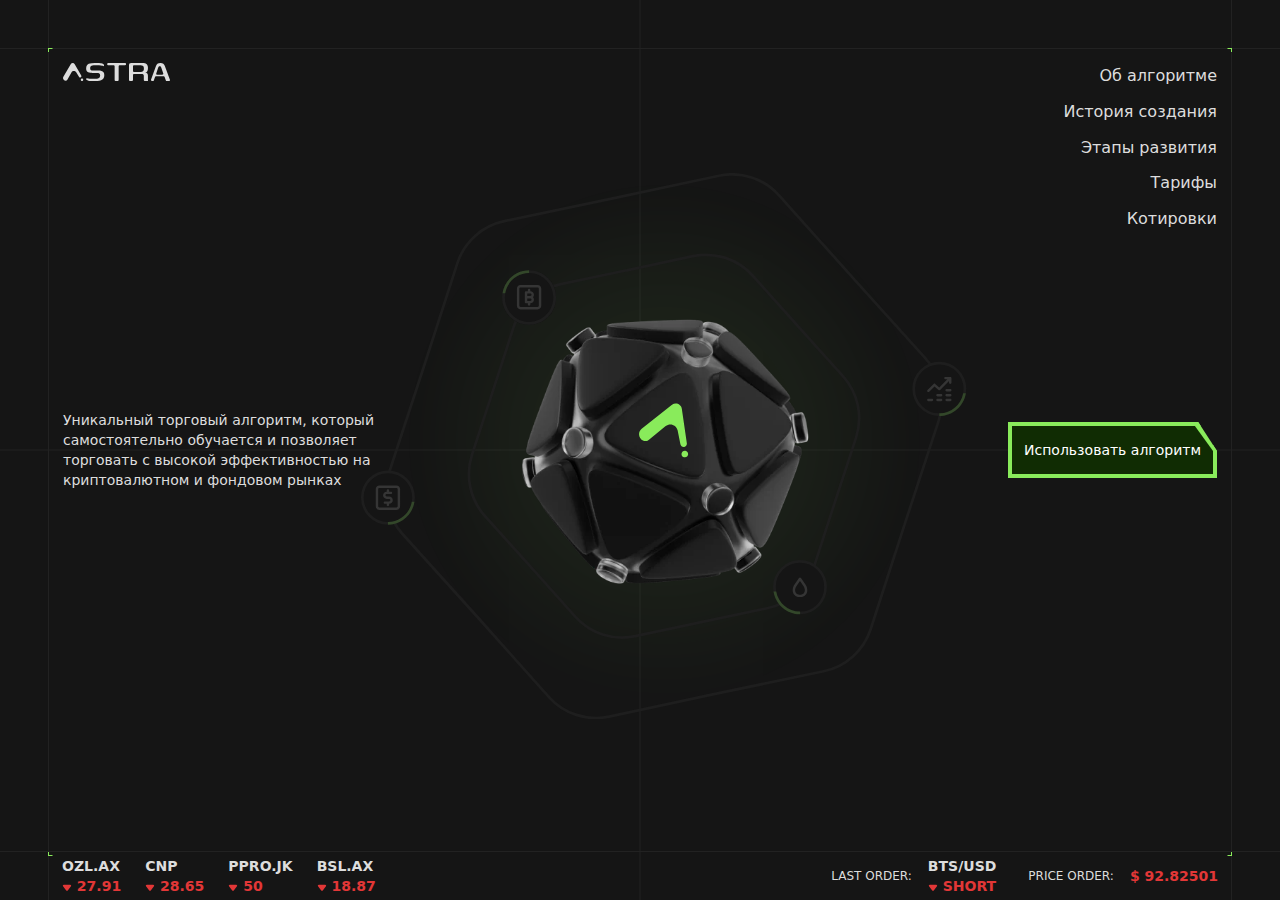
==== commit 62d55caa: "update" ====
--- a/index.html
+++ b/index.html
@@ -7,6 +7,7 @@
 	<meta name="viewport" content="width=device-width, initial-scale=1.0">
 	<title>Главная</title>
 	<link rel="stylesheet" href="css/app.css">
+	<link rel="stylesheet" href="css/overlayscrollbars.css">
 	<script src="https://polyfill.io/v3/polyfill.min.js?features=globalThis%2CElement.prototype.closest%2CURLSearchParams"
 		        nomodule></script>
 	<script src="js/webcomponents-bundle.js" nomodule></script>
@@ -14,9 +15,8 @@
 
 </head>
 
-<body>
+<body class="scroll">
 	<div class="page-wrapper">
-
 		<!--Header-->
 		<header id="header" class="header">
 			<div class="container">
@@ -44,112 +44,110 @@
 									</svg>
 								</button>
 							</div>
-							<div class="header__wrap">
-								<nav class="nav">
-									<ul class="nav__list list-reset">
-										<li class="nav__item ">
-											<a href="about.html">
-												<span>Об алгоритме</span>
-											</a>
-										</li>
-										<li class="nav__item ">
-											<a href="history.html">
-												<span>История создания</span>
-											</a>
-										</li>
-										<li class="nav__item ">
-											<a href="development.html">
-												<span>Этапы развития</span>
-											</a>
-										</li>
-										<li class="nav__item ">
-											<a href="rates.html">
-												<span>Тарифы</span>
-											</a>
-										</li>
-										<li class="nav__item ">
-											<a href="quotes.html">
-												<span>Котировки</span>
-											</a>
-										</li>
-									</ul>
-
-
-								</nav>
-								<div class="header__coin">
-									<div class="header__top">
-										<div class="line line--top"></div>
+							<nav class="nav">
+								<ul class="nav__list list-reset">
+									<li class="nav__item ">
+										<a href="about.html">
+											<span>Об алгоритме</span>
+										</a>
+									</li>
+									<li class="nav__item ">
+										<a href="history.html">
+											<span>История создания</span>
+										</a>
+									</li>
+									<li class="nav__item ">
+										<a href="development.html">
+											<span>Этапы развития</span>
+										</a>
+									</li>
+									<li class="nav__item ">
+										<a href="rates.html">
+											<span>Тарифы</span>
+										</a>
+									</li>
+									<li class="nav__item ">
+										<a href="quotes.html">
+											<span>Котировки</span>
+										</a>
+									</li>
+								</ul>
+
+
+							</nav>
+							<div class="header__coin">
+								<div class="header__top">
+									<div class="line line--top"></div>
+									<div class="coin-exchange">
+										<span class="coin-exchange__title">
+											Ozl.ax
+										</span>
+										<span class="coin-exchange__value coin-exchange__value--down">
+											<svg width="10" height="7" viewBox="0 0 10 7" fill="none" xmlns="http://www.w3.org/2000/svg">
+												<path d="M4.20759 6.47063C4.6079 6.99064 5.3921 6.99064 5.79241 6.47063L8.95678 2.35999C9.46297 1.70243 8.99421 0.75 8.16437 0.75H1.83563C1.00579 0.75 0.537025 1.70243 1.04322 2.35999L4.20759 6.47063Z" />
+											</svg>
+											27.91
+										</span>
+									</div>
+									<div class="coin-exchange">
+										<span class="coin-exchange__title">
+											CNP
+										</span>
+										<span class="coin-exchange__value coin-exchange__value--down">
+											<svg width="10" height="7" viewBox="0 0 10 7" fill="none" xmlns="http://www.w3.org/2000/svg">
+												<path d="M4.20759 6.47063C4.6079 6.99064 5.3921 6.99064 5.79241 6.47063L8.95678 2.35999C9.46297 1.70243 8.99421 0.75 8.16437 0.75H1.83563C1.00579 0.75 0.537025 1.70243 1.04322 2.35999L4.20759 6.47063Z" />
+											</svg>
+											28.65
+										</span>
+									</div>
+									<div class="coin-exchange">
+										<span class="coin-exchange__title">
+											ppro.jk
+										</span>
+										<span class="coin-exchange__value coin-exchange__value--down">
+											<svg width="10" height="7" viewBox="0 0 10 7" fill="none" xmlns="http://www.w3.org/2000/svg">
+												<path d="M4.20759 6.47063C4.6079 6.99064 5.3921 6.99064 5.79241 6.47063L8.95678 2.35999C9.46297 1.70243 8.99421 0.75 8.16437 0.75H1.83563C1.00579 0.75 0.537025 1.70243 1.04322 2.35999L4.20759 6.47063Z" />
+											</svg>
+											50
+										</span>
+									</div>
+									<div class="coin-exchange">
+										<span class="coin-exchange__title">
+											bsl.ax
+										</span>
+										<span class="coin-exchange__value coin-exchange__value--down">
+											<svg width="10" height="7" viewBox="0 0 10 7" fill="none" xmlns="http://www.w3.org/2000/svg">
+												<path d="M4.20759 6.47063C4.6079 6.99064 5.3921 6.99064 5.79241 6.47063L8.95678 2.35999C9.46297 1.70243 8.99421 0.75 8.16437 0.75H1.83563C1.00579 0.75 0.537025 1.70243 1.04322 2.35999L4.20759 6.47063Z" />
+											</svg>
+											18.87
+										</span>
+									</div>
+									<div class="line line--bottom"></div>
+								</div>
+								<div class="header__bottom">
+									<div class="coin-group">
+										<span class="coin-group__name">
+											LAST order:
+										</span>
 										<div class="coin-exchange">
 											<span class="coin-exchange__title">
-												Ozl.ax
+												BTS/USD
 											</span>
 											<span class="coin-exchange__value coin-exchange__value--down">
 												<svg width="10" height="7" viewBox="0 0 10 7" fill="none" xmlns="http://www.w3.org/2000/svg">
 													<path d="M4.20759 6.47063C4.6079 6.99064 5.3921 6.99064 5.79241 6.47063L8.95678 2.35999C9.46297 1.70243 8.99421 0.75 8.16437 0.75H1.83563C1.00579 0.75 0.537025 1.70243 1.04322 2.35999L4.20759 6.47063Z" />
 												</svg>
-												27.91
+												SHORT
 											</span>
 										</div>
-										<div class="coin-exchange">
-											<span class="coin-exchange__title">
-												CNP
-											</span>
-											<span class="coin-exchange__value coin-exchange__value--down">
-												<svg width="10" height="7" viewBox="0 0 10 7" fill="none" xmlns="http://www.w3.org/2000/svg">
-													<path d="M4.20759 6.47063C4.6079 6.99064 5.3921 6.99064 5.79241 6.47063L8.95678 2.35999C9.46297 1.70243 8.99421 0.75 8.16437 0.75H1.83563C1.00579 0.75 0.537025 1.70243 1.04322 2.35999L4.20759 6.47063Z" />
-												</svg>
-												28.65
-											</span>
-										</div>
-										<div class="coin-exchange">
-											<span class="coin-exchange__title">
-												ppro.jk
-											</span>
-											<span class="coin-exchange__value coin-exchange__value--down">
-												<svg width="10" height="7" viewBox="0 0 10 7" fill="none" xmlns="http://www.w3.org/2000/svg">
-													<path d="M4.20759 6.47063C4.6079 6.99064 5.3921 6.99064 5.79241 6.47063L8.95678 2.35999C9.46297 1.70243 8.99421 0.75 8.16437 0.75H1.83563C1.00579 0.75 0.537025 1.70243 1.04322 2.35999L4.20759 6.47063Z" />
-												</svg>
-												50
-											</span>
-										</div>
-										<div class="coin-exchange">
-											<span class="coin-exchange__title">
-												bsl.ax
-											</span>
-											<span class="coin-exchange__value coin-exchange__value--down">
-												<svg width="10" height="7" viewBox="0 0 10 7" fill="none" xmlns="http://www.w3.org/2000/svg">
-													<path d="M4.20759 6.47063C4.6079 6.99064 5.3921 6.99064 5.79241 6.47063L8.95678 2.35999C9.46297 1.70243 8.99421 0.75 8.16437 0.75H1.83563C1.00579 0.75 0.537025 1.70243 1.04322 2.35999L4.20759 6.47063Z" />
-												</svg>
-												18.87
-											</span>
-										</div>
-										<div class="line line--bottom"></div>
-									</div>
-									<div class="header__bottom">
-										<div class="coin-group">
-											<span class="coin-group__name">
-												LAST order:
-											</span>
-											<div class="coin-exchange">
-												<span class="coin-exchange__title">
-													BTS/USD
-												</span>
-												<span class="coin-exchange__value coin-exchange__value--down">
-													<svg width="10" height="7" viewBox="0 0 10 7" fill="none" xmlns="http://www.w3.org/2000/svg">
-														<path d="M4.20759 6.47063C4.6079 6.99064 5.3921 6.99064 5.79241 6.47063L8.95678 2.35999C9.46297 1.70243 8.99421 0.75 8.16437 0.75H1.83563C1.00579 0.75 0.537025 1.70243 1.04322 2.35999L4.20759 6.47063Z" />
-													</svg>
-													SHORT
-												</span>
-											</div>
-										</div>
-										<div class="coin-group">
-											<span class="coin-group__name">
-												price order:
-											</span>
-											<span class="price price--down">
-												$ 92.82501
-											</span>
-										</div>
+									</div>
+									<div class="coin-group">
+										<span class="coin-group__name">
+											price order:
+										</span>
+										<span class="price price--down">
+											$ 92.82501
+										</span>
 									</div>
 								</div>
 							</div>
@@ -186,50 +184,50 @@
 							<div class="line line--center"></div>
 							<div class="hero-image__wrapper">
 								<svg class="hero-image__svg" width="942" height="748" viewBox="0 0 942 848" fill="none" xmlns="http://www.w3.org/2000/svg">
-									<g clip-path="url(#clip0_248_8211)">
-										<g opacity="0.1" filter="url(#filter0_f_248_8211)">
-											<circle cx="471.5" cy="415.053" r="406" fill="url(#paint0_radial_248_8211)" />
+									<g clip-path="url(#clip0_457_10688)">
+										<g opacity="0.1" filter="url(#filter0_f_457_10688)">
+											<circle cx="471.5" cy="415.053" r="406" fill="url(#paint0_radial_457_10688)" />
 										</g>
-										<path d="M678.631 237.531L678.637 237.537L748.738 315.24C772.211 341.258 779.948 377.855 769.016 411.146L736.366 510.575L736.363 510.583L704.121 610.144C693.325 643.481 665.5 668.48 631.203 675.658L528.77 697.097L528.762 697.098L426.418 718.957C392.15 726.275 356.587 714.678 333.222 688.564L263.44 610.574L263.434 610.568L193.332 532.865C169.86 506.847 162.122 470.25 173.055 436.959L205.705 337.53L205.707 337.522L237.95 237.961C248.745 204.624 276.57 179.625 310.868 172.447L413.3 151.008L413.309 151.007L515.653 129.148C549.921 121.83 585.483 133.427 608.849 159.541L678.631 237.531Z" stroke="#1E1E1E" stroke-width="4.25471" />
-										<path d="M763.154 161.59L763.16 161.597L877.258 288.067C900.73 314.085 908.468 350.682 897.535 383.973L844.394 545.804L844.391 545.812L791.913 707.859C781.118 741.195 753.293 766.195 718.995 773.373L552.275 808.266L552.266 808.268L385.691 843.844C351.423 851.163 315.86 839.566 292.495 813.452L178.917 686.515L178.911 686.508L64.8128 560.038C41.3406 534.02 33.6028 497.423 44.5351 464.132L97.6769 302.301L97.6796 302.293L150.157 140.246C160.953 106.91 188.778 81.9103 223.076 74.7321L389.796 39.8391L389.804 39.8373L556.38 4.26076C590.648 -3.05804 626.21 8.53931 649.576 34.6529L763.154 161.59Z" stroke="#1E1E1E" stroke-width="4.25471" />
-										<path d="M301.284 193.235C301.284 215.379 283.488 233.3 261.574 233.3C239.659 233.3 221.863 215.379 221.863 193.235C221.863 171.09 239.659 153.17 261.574 153.17C283.488 153.17 301.284 171.09 301.284 193.235Z" fill="#151515" stroke="#1E1E1E" stroke-width="4.25471" />
-										<path d="M303.412 193.235C303.412 216.537 284.68 235.427 261.574 235.427C238.467 235.427 219.736 216.537 219.736 193.235C219.736 169.932 238.467 151.042 261.574 151.042C284.68 151.042 303.412 169.932 303.412 193.235Z" fill="#151515" />
-										<path fill-rule="evenodd" clip-rule="evenodd" d="M248.337 173.97H274.81C277.944 173.97 280.483 176.51 280.483 179.643V206.117C280.483 209.25 277.944 211.79 274.81 211.79H248.337C245.204 211.79 242.664 209.25 242.664 206.117V179.643C242.664 176.51 245.204 173.97 248.337 173.97ZM248.337 177.752C247.292 177.752 246.446 178.599 246.446 179.643V206.117C246.446 207.161 247.292 208.008 248.337 208.008H274.81C275.855 208.008 276.701 207.161 276.701 206.117V179.643C276.701 178.599 275.855 177.752 274.81 177.752H248.337ZM258.737 190.989H263.465C264.509 190.989 265.356 190.143 265.356 189.098C265.356 188.054 264.509 187.207 263.465 187.207H258.737V190.989ZM267.693 192.88C268.591 191.877 269.138 190.551 269.138 189.098C269.138 185.965 266.598 183.425 263.465 183.425V181.534C263.465 180.49 262.618 179.643 261.574 179.643C260.529 179.643 259.683 180.49 259.683 181.534V183.425H256.846C255.802 183.425 254.955 184.272 254.955 185.316V192.88V200.444C254.955 201.488 255.802 202.335 256.846 202.335H259.683V204.226C259.683 205.27 260.529 206.117 261.574 206.117C262.618 206.117 263.465 205.27 263.465 204.226V202.335C266.598 202.335 269.138 199.795 269.138 196.662C269.138 195.209 268.591 193.884 267.693 192.88ZM263.465 194.771H258.737V198.553H263.465C264.509 198.553 265.356 197.707 265.356 196.662C265.356 195.618 264.509 194.771 263.465 194.771Z" fill="#353535" />
-										<path d="M82.1666 503.829C82.1666 525.973 64.3706 543.894 42.456 543.894C20.5413 543.894 2.74534 525.973 2.74534 503.829C2.74534 481.684 20.5413 463.763 42.456 463.763C64.3706 463.763 82.1666 481.684 82.1666 503.829Z" fill="#151515" stroke="#1E1E1E" stroke-width="4.25471" />
-										<path d="M938.072 335.058C938.072 357.203 920.276 375.124 898.362 375.124C876.447 375.124 858.651 357.203 858.651 335.058C858.651 312.914 876.447 294.993 898.362 294.993C920.276 294.993 938.072 312.914 938.072 335.058Z" fill="#151515" stroke="#1E1E1E" stroke-width="4.25471" />
-										<path fill-rule="evenodd" clip-rule="evenodd" d="M917.225 325.459C917.225 326.503 916.378 327.35 915.333 327.349C914.289 327.349 913.443 326.502 913.443 325.458L913.444 322.969L899.701 336.748C898.997 337.454 897.867 337.492 897.117 336.836L890.884 331.382L882.679 339.587C881.941 340.325 880.744 340.325 880.005 339.586C879.267 338.848 879.267 337.651 880.005 336.912L889.461 327.457C890.165 326.753 891.294 326.716 892.043 327.371L898.274 332.823L910.779 320.285L907.819 320.285C906.774 320.285 905.928 319.438 905.928 318.394C905.928 317.35 906.774 316.503 907.819 316.503H915.336C915.838 316.503 916.319 316.702 916.674 317.057C917.028 317.412 917.227 317.893 917.227 318.395L917.225 325.459ZM907.817 337.304C907.817 336.26 908.663 335.413 909.708 335.413H915.381C916.425 335.413 917.272 336.26 917.272 337.304C917.272 338.348 916.425 339.195 915.381 339.195H909.708C908.663 339.195 907.817 338.348 907.817 337.304ZM895.525 342.977C894.481 342.977 893.634 343.824 893.634 344.868C893.634 345.912 894.481 346.759 895.525 346.759H901.198C902.243 346.759 903.089 345.912 903.089 344.868C903.089 343.824 902.243 342.977 901.198 342.977H895.525ZM879.452 352.432C879.452 351.387 880.298 350.541 881.343 350.541H887.016C888.06 350.541 888.907 351.387 888.907 352.432C888.907 353.476 888.06 354.323 887.016 354.323H881.343C880.298 354.323 879.452 353.476 879.452 352.432ZM893.634 352.432C893.634 351.387 894.481 350.541 895.525 350.541H901.198C902.243 350.541 903.089 351.387 903.089 352.432C903.089 353.476 902.243 354.323 901.198 354.323H895.525C894.481 354.323 893.634 353.476 893.634 352.432ZM907.817 352.432C907.817 351.387 908.663 350.541 909.708 350.541H915.381C916.425 350.541 917.272 351.387 917.272 352.432C917.272 353.476 916.425 354.323 915.381 354.323H909.708C908.663 354.323 907.817 353.476 907.817 352.432ZM909.708 342.977C908.663 342.977 907.817 343.824 907.817 344.868C907.817 345.912 908.663 346.759 909.708 346.759H915.381C916.425 346.759 917.272 345.912 917.272 344.868C917.272 343.824 916.425 342.977 915.381 342.977H909.708Z" fill="#353535" />
-										<path d="M721.791 642.816C721.791 664.96 703.995 682.881 682.081 682.881C660.166 682.881 642.37 664.96 642.37 642.816C642.37 620.671 660.166 602.751 682.081 602.751C703.995 602.751 721.791 620.671 721.791 642.816Z" fill="#151515" stroke="#1E1E1E" stroke-width="4.25471" />
-										<path fill-rule="evenodd" clip-rule="evenodd" d="M682.081 628.042C682.703 628.042 683.285 628.349 683.638 628.861L690.544 638.892C692.421 641.618 693.427 644.851 693.427 648.161C693.427 653.76 688.888 658.298 683.29 658.298H680.872C675.273 658.298 670.735 653.76 670.735 648.161C670.735 644.851 671.74 641.618 673.617 638.892L680.523 628.861C680.876 628.349 681.458 628.042 682.081 628.042ZM682.081 633.268L676.732 641.036C675.289 643.132 674.517 645.617 674.517 648.161C674.517 651.671 677.362 654.516 680.872 654.516H683.29C686.799 654.516 689.645 651.671 689.645 648.161C689.645 645.617 688.872 643.132 687.429 641.036L682.081 633.268Z" fill="#353535" />
-										<path fill-rule="evenodd" clip-rule="evenodd" d="M55.6928 485.213H29.2191C26.086 485.213 23.5461 487.752 23.5461 490.885V517.356C23.5461 520.488 26.086 523.028 29.2191 523.028H55.6928C58.8259 523.028 61.3658 520.488 61.3658 517.356V490.885C61.3658 487.752 58.8259 485.213 55.6928 485.213ZM27.3281 490.885C27.3281 489.841 28.1747 488.994 29.2191 488.994H55.6928C56.7372 488.994 57.5838 489.841 57.5838 490.885V517.356C57.5838 518.4 56.7372 519.246 55.6928 519.246H29.2191C28.1747 519.246 27.3281 518.4 27.3281 517.356V490.885ZM40.565 494.667C37.4319 494.667 34.892 497.206 34.892 500.339C34.892 503.472 37.4319 506.011 40.565 506.011H44.3469C45.3913 506.011 46.2379 506.858 46.2379 507.902C46.2379 508.946 45.3913 509.793 44.3469 509.793H37.7285C36.6841 509.793 35.8375 510.639 35.8375 511.683C35.8375 512.728 36.6841 513.574 37.7285 513.574H40.565V515.465C40.565 516.509 41.4116 517.356 42.456 517.356C43.5003 517.356 44.3469 516.509 44.3469 515.465V513.574C47.48 513.574 50.0199 511.035 50.0199 507.902C50.0199 504.769 47.48 502.23 44.3469 502.23H40.565C39.5206 502.23 38.674 501.383 38.674 500.339C38.674 499.295 39.5206 498.448 40.565 498.448H47.1834C48.2278 498.448 49.0744 497.602 49.0744 496.557C49.0744 495.513 48.2278 494.667 47.1834 494.667H44.3469V492.776C44.3469 491.732 43.5003 490.885 42.456 490.885C41.4116 490.885 40.565 491.732 40.565 492.776V494.667Z" fill="#353535" />
-										<path opacity="0.2" fill-rule="evenodd" clip-rule="evenodd" d="M42.456 545.953C63.2888 545.953 80.5654 530.599 83.7635 510.502H79.449C76.2978 528.261 60.9081 541.699 42.456 541.699V545.953Z" fill="#EB5BE5" />
-										<path opacity="0.2" fill-rule="evenodd" clip-rule="evenodd" d="M682.259 684.923C661.427 684.923 644.15 669.569 640.952 649.472H645.266C648.418 667.231 663.807 680.669 682.259 680.669V684.923Z" fill="#EB5BE5" />
-										<path opacity="0.2" fill-rule="evenodd" clip-rule="evenodd" d="M898.362 377.204C919.195 377.204 936.471 361.85 939.669 341.753H935.355C932.203 359.512 916.814 372.95 898.362 372.95V377.204Z" fill="#EB5BE5" />
-										<path fill-rule="evenodd" clip-rule="evenodd" d="M261.574 231.173C282.296 231.173 299.157 214.221 299.157 193.235C299.157 172.248 282.296 155.297 261.574 155.297C240.851 155.297 223.99 172.248 223.99 193.235C223.99 214.221 240.851 231.173 261.574 231.173ZM261.574 235.427C284.68 235.427 303.412 216.537 303.412 193.235C303.412 169.932 284.68 151.042 261.574 151.042C238.467 151.042 219.736 169.932 219.736 193.235C219.736 216.537 238.467 235.427 261.574 235.427Z" fill="#1E1E1E" />
-										<path opacity="0.2" fill-rule="evenodd" clip-rule="evenodd" d="M261.574 151.042C240.741 151.042 223.464 166.398 220.266 186.498H224.58C227.732 168.737 243.121 155.297 261.574 155.297V151.042Z" fill="#EB5BE5" />
+										<path d="M678.631 237.531L678.637 237.537L748.738 315.24C772.211 341.258 779.948 377.855 769.016 411.146L736.366 510.575L736.363 510.583L704.121 610.144C693.325 643.481 665.5 668.48 631.203 675.658L528.77 697.097L528.762 697.098L426.418 718.957C392.15 726.275 356.587 714.678 333.222 688.564L263.439 610.574L263.434 610.568L193.332 532.865C169.86 506.847 162.122 470.25 173.054 436.959L205.705 337.53L205.707 337.522L237.949 237.961C248.745 204.624 276.57 179.625 310.868 172.447L413.3 151.008L413.309 151.007L515.653 129.148C549.921 121.83 585.483 133.427 608.849 159.541L678.631 237.531Z" stroke="#1E1E1E" stroke-width="4.25471" />
+										<path d="M763.154 161.59L763.16 161.597L877.258 288.067C900.73 314.085 908.468 350.682 897.536 383.973L844.394 545.804L844.391 545.812L791.914 707.859C781.118 741.195 753.293 766.195 718.995 773.373L552.275 808.266L552.267 808.268L385.691 843.844C351.423 851.163 315.861 839.566 292.495 813.452L178.917 686.515L178.911 686.508L64.8132 560.038C41.3409 534.021 33.6031 497.423 44.5355 464.132L97.6773 302.301L97.6799 302.293L150.158 140.246C160.953 106.91 188.778 81.9103 223.076 74.7321L389.796 39.8391L389.804 39.8373L556.38 4.26076C590.648 -3.05804 626.211 8.53931 649.576 34.6529L763.154 161.59Z" stroke="#1E1E1E" stroke-width="4.25471" />
+										<path d="M301.285 193.235C301.285 215.379 283.489 233.3 261.574 233.3C239.66 233.3 221.864 215.379 221.864 193.235C221.864 171.09 239.66 153.17 261.574 153.17C283.489 153.17 301.285 171.09 301.285 193.235Z" fill="#151515" stroke="#1E1E1E" stroke-width="4.25471" />
+										<path d="M303.412 193.235C303.412 216.537 284.681 235.427 261.574 235.427C238.468 235.427 219.736 216.537 219.736 193.235C219.736 169.932 238.468 151.042 261.574 151.042C284.681 151.042 303.412 169.932 303.412 193.235Z" fill="#151515" />
+										<path fill-rule="evenodd" clip-rule="evenodd" d="M248.337 173.97H274.811C277.944 173.97 280.484 176.51 280.484 179.643V206.117C280.484 209.25 277.944 211.79 274.811 211.79H248.337C245.204 211.79 242.664 209.25 242.664 206.117V179.643C242.664 176.51 245.204 173.97 248.337 173.97ZM248.337 177.752C247.293 177.752 246.446 178.599 246.446 179.643V206.117C246.446 207.161 247.293 208.008 248.337 208.008H274.811C275.855 208.008 276.702 207.161 276.702 206.117V179.643C276.702 178.599 275.855 177.752 274.811 177.752H248.337ZM258.737 190.989H263.465C264.509 190.989 265.356 190.143 265.356 189.098C265.356 188.054 264.509 187.207 263.465 187.207H258.737V190.989ZM267.693 192.88C268.592 191.877 269.138 190.551 269.138 189.098C269.138 185.965 266.598 183.425 263.465 183.425V181.534C263.465 180.49 262.618 179.643 261.574 179.643C260.53 179.643 259.683 180.49 259.683 181.534V183.425H256.846C255.802 183.425 254.955 184.272 254.955 185.316V192.88V200.444C254.955 201.488 255.802 202.335 256.846 202.335H259.683V204.226C259.683 205.27 260.53 206.117 261.574 206.117C262.618 206.117 263.465 205.27 263.465 204.226V202.335C266.598 202.335 269.138 199.795 269.138 196.662C269.138 195.209 268.592 193.884 267.693 192.88ZM263.465 194.771H258.737V198.553H263.465C264.509 198.553 265.356 197.707 265.356 196.662C265.356 195.618 264.509 194.771 263.465 194.771Z" fill="#353535" />
+										<path d="M82.1668 503.829C82.1668 525.973 64.3708 543.894 42.4561 543.894C20.5415 543.894 2.74552 525.973 2.74552 503.829C2.74552 481.684 20.5415 463.763 42.4561 463.763C64.3708 463.763 82.1668 481.684 82.1668 503.829Z" fill="#151515" stroke="#1E1E1E" stroke-width="4.25471" />
+										<path d="M938.073 335.058C938.073 357.203 920.277 375.124 898.362 375.124C876.448 375.124 858.652 357.203 858.652 335.058C858.652 312.914 876.448 294.993 898.362 294.993C920.277 294.993 938.073 312.914 938.073 335.058Z" fill="#151515" stroke="#1E1E1E" stroke-width="4.25471" />
+										<path fill-rule="evenodd" clip-rule="evenodd" d="M917.225 325.459C917.224 326.503 916.378 327.35 915.333 327.349C914.289 327.349 913.442 326.502 913.443 325.458L913.444 322.969L899.701 336.748C898.997 337.454 897.866 337.492 897.116 336.836L890.884 331.382L882.679 339.587C881.941 340.325 880.743 340.325 880.005 339.586C879.267 338.848 879.267 337.651 880.005 336.912L889.461 327.457C890.165 326.753 891.294 326.716 892.043 327.371L898.274 332.823L910.779 320.285L907.818 320.285C906.774 320.285 905.927 319.438 905.927 318.394C905.927 317.35 906.774 316.503 907.818 316.503H915.336C915.838 316.503 916.319 316.702 916.673 317.057C917.028 317.412 917.227 317.893 917.227 318.395L917.225 325.459ZM907.816 337.304C907.816 336.26 908.663 335.413 909.707 335.413H915.38C916.425 335.413 917.271 336.26 917.271 337.304C917.271 338.348 916.425 339.195 915.38 339.195H909.707C908.663 339.195 907.816 338.348 907.816 337.304ZM895.525 342.977C894.481 342.977 893.634 343.824 893.634 344.868C893.634 345.912 894.481 346.759 895.525 346.759H901.198C902.242 346.759 903.089 345.912 903.089 344.868C903.089 343.824 902.242 342.977 901.198 342.977H895.525ZM879.452 352.432C879.452 351.387 880.298 350.541 881.343 350.541H887.016C888.06 350.541 888.907 351.387 888.907 352.432C888.907 353.476 888.06 354.323 887.016 354.323H881.343C880.298 354.323 879.452 353.476 879.452 352.432ZM893.634 352.432C893.634 351.387 894.481 350.541 895.525 350.541H901.198C902.242 350.541 903.089 351.387 903.089 352.432C903.089 353.476 902.242 354.323 901.198 354.323H895.525C894.481 354.323 893.634 353.476 893.634 352.432ZM907.816 352.432C907.816 351.387 908.663 350.541 909.707 350.541H915.38C916.425 350.541 917.271 351.387 917.271 352.432C917.271 353.476 916.425 354.323 915.38 354.323H909.707C908.663 354.323 907.816 353.476 907.816 352.432ZM909.707 342.977C908.663 342.977 907.816 343.824 907.816 344.868C907.816 345.912 908.663 346.759 909.707 346.759H915.38C916.425 346.759 917.271 345.912 917.271 344.868C917.271 343.824 916.425 342.977 915.38 342.977H909.707Z" fill="#353535" />
+										<path d="M721.792 642.816C721.792 664.96 703.996 682.881 682.081 682.881C660.166 682.881 642.371 664.96 642.371 642.816C642.371 620.671 660.166 602.751 682.081 602.751C703.996 602.751 721.792 620.671 721.792 642.816Z" fill="#151515" stroke="#1E1E1E" stroke-width="4.25471" />
+										<path fill-rule="evenodd" clip-rule="evenodd" d="M682.081 628.043C682.703 628.043 683.286 628.349 683.639 628.861L690.545 638.892C692.422 641.618 693.427 644.851 693.427 648.161C693.427 653.76 688.889 658.298 683.29 658.298H680.872C675.274 658.298 670.735 653.76 670.735 648.161C670.735 644.851 671.741 641.618 673.618 638.892L680.524 628.861C680.877 628.349 681.459 628.043 682.081 628.043ZM682.081 633.268L676.733 641.036C675.29 643.132 674.517 645.617 674.517 648.161C674.517 651.671 677.363 654.516 680.872 654.516H683.29C686.8 654.516 689.645 651.671 689.645 648.161C689.645 645.617 688.873 643.132 687.43 641.036L682.081 633.268Z" fill="#353535" />
+										<path fill-rule="evenodd" clip-rule="evenodd" d="M55.6936 485.213H29.2198C26.0867 485.213 23.5469 487.752 23.5469 490.885V517.356C23.5469 520.488 26.0867 523.028 29.2198 523.028H55.6936C58.8267 523.028 61.3665 520.488 61.3665 517.356V490.885C61.3665 487.752 58.8267 485.213 55.6936 485.213ZM27.3288 490.885C27.3288 489.841 28.1755 488.994 29.2198 488.994H55.6936C56.7379 488.994 57.5846 489.841 57.5846 490.885V517.356C57.5846 518.4 56.7379 519.246 55.6936 519.246H29.2198C28.1755 519.246 27.3288 518.4 27.3288 517.356V490.885ZM40.5657 494.667C37.4326 494.667 34.8928 497.206 34.8928 500.339C34.8928 503.472 37.4326 506.011 40.5657 506.011H44.3477C45.392 506.011 46.2387 506.858 46.2387 507.902C46.2387 508.946 45.392 509.793 44.3477 509.793H37.7292C36.6849 509.793 35.8383 510.639 35.8383 511.683C35.8383 512.728 36.6849 513.574 37.7292 513.574H40.5657V515.465C40.5657 516.509 41.4123 517.356 42.4567 517.356C43.5011 517.356 44.3477 516.509 44.3477 515.465V513.574C47.4808 513.574 50.0206 511.035 50.0206 507.902C50.0206 504.769 47.4808 502.23 44.3477 502.23H40.5657C39.5214 502.23 38.6747 501.383 38.6747 500.339C38.6747 499.295 39.5214 498.448 40.5657 498.448H47.1842C48.2285 498.448 49.0751 497.602 49.0751 496.557C49.0751 495.513 48.2285 494.667 47.1842 494.667H44.3477V492.776C44.3477 491.732 43.5011 490.885 42.4567 490.885C41.4123 490.885 40.5657 491.732 40.5657 492.776V494.667Z" fill="#353535" />
+										<path opacity="0.2" fill-rule="evenodd" clip-rule="evenodd" d="M42.4561 545.953C63.289 545.953 80.5655 530.599 83.7637 510.502H79.4491C76.2979 528.261 60.9082 541.699 42.4561 541.699V545.953Z" fill="#89EB5B" />
+										<path opacity="0.2" fill-rule="evenodd" clip-rule="evenodd" d="M682.26 684.923C661.427 684.923 644.15 669.569 640.952 649.472H645.267C648.418 667.231 663.808 680.669 682.26 680.669V684.923Z" fill="#89EB5B" />
+										<path opacity="0.2" fill-rule="evenodd" clip-rule="evenodd" d="M898.362 377.204C919.195 377.204 936.472 361.85 939.67 341.753H935.355C932.204 359.512 916.814 372.95 898.362 372.95V377.204Z" fill="#89EB5B" />
+										<path fill-rule="evenodd" clip-rule="evenodd" d="M261.574 231.173C282.297 231.173 299.158 214.221 299.158 193.235C299.158 172.248 282.297 155.297 261.574 155.297C240.851 155.297 223.991 172.248 223.991 193.235C223.991 214.221 240.851 231.173 261.574 231.173ZM261.574 235.427C284.681 235.427 303.412 216.537 303.412 193.235C303.412 169.932 284.681 151.042 261.574 151.042C238.468 151.042 219.736 169.932 219.736 193.235C219.736 216.537 238.468 235.427 261.574 235.427Z" fill="#1E1E1E" />
+										<path opacity="0.2" fill-rule="evenodd" clip-rule="evenodd" d="M261.574 151.042C240.741 151.042 223.465 166.398 220.267 186.498H224.581C227.732 168.737 243.122 155.297 261.574 155.297V151.042Z" fill="#89EB5B" />
 									</g>
 									<defs>
-										<filter id="filter0_f_248_8211" x="11.5" y="-44.9472" width="920" height="920" filterUnits="userSpaceOnUse" color-interpolation-filters="sRGB">
+										<filter id="filter0_f_457_10688" x="11.5" y="-44.9472" width="920" height="920" filterUnits="userSpaceOnUse" color-interpolation-filters="sRGB">
 											<feFlood flood-opacity="0" result="BackgroundImageFix" />
 											<feBlend mode="normal" in="SourceGraphic" in2="BackgroundImageFix" result="shape" />
-											<feGaussianBlur stdDeviation="27" result="effect1_foregroundBlur_248_8211" />
+											<feGaussianBlur stdDeviation="27" result="effect1_foregroundBlur_457_10688" />
 										</filter>
-										<radialGradient id="paint0_radial_248_8211" cx="0" cy="0" r="1" gradientUnits="userSpaceOnUse" gradientTransform="translate(471.5 415.053) rotate(90) scale(406)">
-											<stop stop-color="#EB5BE5" />
-											<stop offset="1" stop-color="#EB5BE5" stop-opacity="0" />
+										<radialGradient id="paint0_radial_457_10688" cx="0" cy="0" r="1" gradientUnits="userSpaceOnUse" gradientTransform="translate(471.5 415.053) rotate(90) scale(406)">
+											<stop stop-color="#89EB5B" />
+											<stop offset="1" stop-color="#89EB5B" stop-opacity="0" />
 										</radialGradient>
-										<clipPath id="clip0_248_8211">
+										<clipPath id="clip0_457_10688">
 											<rect width="941" height="848" fill="white" transform="translate(0.5)" />
 										</clipPath>
 									</defs>
 								</svg>
 								<div class="hero-image__pic" data-speed-x="30" data-speed-y="40">
 									<picture>
-										<source srcset="images/hero/test.webp 1x, images/hero/test@2x.webp 1.3x" type="image/webp">
-										<source srcset="images/hero/test.png 1x, images/hero/test@2x.png 1.3x" type="image/png">
-										<img src="images/hero/test.png" alt="Astra" width="429" height="405">
+										<source srcset="images/hero/sphere-hero.webp 1x, images/hero/sphere-hero@2x.webp 1.3x" type="image/webp">
+										<source srcset="images/hero/sphere-hero.png 1x, images/hero/sphere-hero@2x.png 1.3x" type="image/png">
+										<img src="images/hero/sphere-hero.png" alt="Astra" width="429" height="405">
 									</picture>
 									<svg class="hero__logo" width="55" height="60" viewBox="0 0 55 60" fill="none" xmlns="http://www.w3.org/2000/svg">
-										<path fill-rule="evenodd" clip-rule="evenodd" d="M52.8196 44.3245L47.336 6.67131C46.596 1.60085 40.6427 -0.765007 36.6257 2.41496L3.54556 28.6015C-1.04134 32.2333 0.0402871 39.4719 5.48823 41.6051C7.40243 42.3547 9.57173 42.0159 11.1648 40.7164L29.739 25.575C34.442 21.7413 41.5346 24.2851 42.7284 30.2337L45.7998 45.538C46.1861 47.4739 48.0752 48.7245 50.0082 48.3279C51.8578 47.9495 53.0914 46.1924 52.8196 44.3245ZM53.9363 57.5596C53.2124 59.4083 51.1269 60.3201 49.2783 59.5962C47.4296 58.8723 46.5178 56.7868 47.2417 54.9382C47.9656 53.0895 50.0511 52.1777 51.8997 52.9016C53.7484 53.6255 54.6602 55.711 53.9363 57.5596Z" fill="#EB5BE5" />
+										<path fill-rule="evenodd" clip-rule="evenodd" d="M52.8196 44.3245L47.336 6.67131C46.596 1.60085 40.6427 -0.765007 36.6257 2.41496L3.54556 28.6015C-1.04134 32.2333 0.0402871 39.4719 5.48823 41.6051C7.40243 42.3547 9.57173 42.0159 11.1648 40.7164L29.739 25.575C34.442 21.7413 41.5346 24.2851 42.7284 30.2337L45.7998 45.538C46.1861 47.4739 48.0752 48.7245 50.0082 48.3279C51.8578 47.9495 53.0914 46.1924 52.8196 44.3245ZM53.9363 57.5596C53.2124 59.4083 51.1269 60.3201 49.2783 59.5962C47.4296 58.8723 46.5178 56.7868 47.2417 54.9382C47.9656 53.0895 50.0511 52.1777 51.8997 52.9016C53.7484 53.6255 54.6602 55.711 53.9363 57.5596Z" fill="#89EB5B" />
 									</svg>
 								</div>
 
@@ -387,7 +385,8 @@
 
 	</div>
 
-
+	<script src="js/app.min.js"></script>
+	<script src="js/scrollbar.min.js"></script>
 
 </body>
 
--- a/css/app.css
+++ b/css/app.css
@@ -1 +1 @@
-@keyframes dropdown-display{0%{opacity:0;transform:scale(.98) translateY(-.6em)}to{opacity:1;transform:scale(1) translateY(0)}}@keyframes dropdown-display-up{0%{opacity:0;transform:scale(.98) translateY(.6em)}to{opacity:1;transform:scale(1) translateY(0)}}@keyframes pulse{0%,to{opacity:0}50%{opacity:1}}@keyframes animateLine{0%{width:0}to{width:100%}}@keyframes animateLineHorizontal{0%{height:0}to{height:100%}}@keyframes pulseLogo{0%,to{opacity:0}50%{opacity:1}}@keyframes pulseTwo{0%,to{opacity:0}50%{opacity:.5}}@keyframes dashOne{0%{stroke-dashoffset:170px}to{stroke-dashoffset:340px}}@keyframes dash{0%{stroke-dashoffset:1200}to{stroke-dashoffset:0}}@keyframes dashText{0%{opacity:0}to{opacity:1}}@font-face{font-family:"Onest";src:url(../fonts/Onest-Regular.woff2) format("woff2"),url(../fonts/Onest-Regular.woff) format("woff"),url(../fonts/Onest-Regular.ttf) format("truetype");font-weight:400;font-style:normal;font-display:swap}@font-face{font-family:"Onest";src:url(../fonts/Onest-Medium.woff2) format("woff2"),url(../fonts/Onest-Medium.woff) format("woff"),url(../fonts/Onest-Medium.ttf) format("truetype");font-weight:500;font-style:normal;font-display:swap}@font-face{font-family:"Onest";src:url(../fonts/Onest-Bold.woff2) format("woff2"),url(../fonts/Onest-Bold.woff) format("woff"),url(../fonts/Onest-Bold.ttf) format("truetype");font-weight:700;font-style:normal;font-display:swap}html{line-height:1.15;-webkit-text-size-adjust:100%}aside,details,footer,header,main,nav,section{display:block}hr,img{border:0}hr{box-sizing:content-box;overflow:visible;background:#dedede;display:block;height:1px;margin:30px 0}pre{font-family:monospace,monospace;font-size:1em}a{background-color:transparent;-webkit-tap-highlight-color:transparent}abbr[title]{border-bottom:none;-webkit-text-decoration:underline dotted;text-decoration:underline dotted}b,strong{font-weight:700}small{font-size:80%}sub,sup{font-size:75%;line-height:0;position:relative;vertical-align:baseline}sub{bottom:-.25em}sup{top:-.5em}img{height:auto;max-width:100%;vertical-align:top}button,input,optgroup{font-size:100%;line-height:1.15}button,input,optgroup,select,textarea{font-family:inherit;margin:0}button,input{overflow:visible}button,select{text-transform:none}[type=button],[type=reset],[type=submit],button{-webkit-appearance:button;-webkit-tap-highlight-color:transparent;outline:0}[type=button]::-moz-focus-inner,[type=reset]::-moz-focus-inner,[type=submit]::-moz-focus-inner,button::-moz-focus-inner{border-style:none;padding:0}[type=button]:-moz-focusring,[type=reset]:-moz-focusring,[type=submit]:-moz-focusring,button:-moz-focusring{outline:0}fieldset{padding:0}legend{color:inherit;display:table;max-width:100%;white-space:normal}[type=checkbox],[type=radio],legend{box-sizing:border-box;padding:0}[type=number]::-webkit-inner-spin-button,[type=number]::-webkit-outer-spin-button{height:auto}[type=search]{-webkit-appearance:textfield;outline-offset:-2px}[type=search]::-webkit-search-decoration{-webkit-appearance:none}::-webkit-file-upload-button{-webkit-appearance:button;font:inherit}summary{display:list-item}[hidden],template{display:none}*{-webkit-tap-highlight-color:transparent}body{height:100%;background:#151515;box-sizing:border-box;color:#151515;font-family:"Roboto",system-ui,-apple-system,Segoe UI,Roboto,Noto Sans,Ubuntu,Cantarell,Helvetica Neue,sans-serif;font-size:16px;line-height:161%;margin:0;min-width:320px;overflow-x:hidden;overflow-y:auto;padding:0;position:relative}svg{max-height:100%}select:not([multiple]){vertical-align:middle}table{border-collapse:separate;border-spacing:0;max-width:100%;width:100%}td,th{line-height:inherit;padding:5px 10px}th{font-weight:700;text-align:left;vertical-align:bottom}td{vertical-align:top}a{color:#fff;outline:0;text-decoration:none}h1,h2,h3,h4,h5,h6,p{font-weight:700;line-height:1.2;margin:0}p{color:#ddd;font-size:12px;font-weight:400;line-height:16px}@media screen and (min-width:767px){p{font-size:14px;line-height:20px}}@media screen and (min-width:1439px){p{font-size:16px;line-height:24px}}.section-title{color:#ddd;font-size:24px;font-weight:500;line-height:32px;text-transform:uppercase}@media screen and (min-width:767px){.section-title{font-size:32px;line-height:40px}}@media screen and (min-width:1919px){.section-title{font-size:48px;line-height:56px}}dl,ol,ul{margin:2.6em 0}ol{list-style:decimal}h1{font-size:28px}h2{font-size:24px}h3{font-size:20px}h4{font-size:18px}h5{font-size:16px}::-moz-focus-inner{border:0;padding:0}.hidden-box{display:none;visibility:hidden}iframe{border:0;outline:0}.videoWrapper{height:0;padding-bottom:56.25%;position:relative}.videoWrapper iframe{height:100%;left:0;position:absolute;top:0;width:100%}.text-center{text-align:center}.list-reset{list-style:none;margin:0;padding:0}blockquote{color:#000;font-size:18px;font-style:normal;font-weight:500;line-height:189%;margin:42px 0;max-width:830px;padding-left:27px;position:relative}@media screen and (min-width:767px){blockquote{margin:28px 0}}@media screen and (min-width:1279px){blockquote{margin:48px 0}}blockquote:after{background:#000;bottom:5px;content:"";left:0;position:absolute;top:5px;width:3px}input[type=email],input[type=number],input[type=password],input[type=search],input[type=tel],input[type=text],select{height:auto}input[type=email],input[type=number],input[type=password],input[type=search],input[type=tel],input[type=text],select,textarea{background-color:transparent;border:1px solid #c1c1c1;border-radius:5px;outline:0;line-height:1.25;color:#4b4b4e;max-width:100%;font-weight:400;transition:border-color .3s ease;padding:19px 28px;font-size:16px;-webkit-appearance:none;box-sizing:border-box}input[type=email]::-webkit-input-placeholder,input[type=number]::-webkit-input-placeholder,input[type=password]::-webkit-input-placeholder,input[type=search]::-webkit-input-placeholder,input[type=tel]::-webkit-input-placeholder,input[type=text]::-webkit-input-placeholder,select::-webkit-input-placeholder,textarea::-webkit-input-placeholder{font-weight:400;color:#4b4b4e}input[type=email]:-moz-placeholder,input[type=number]:-moz-placeholder,input[type=password]:-moz-placeholder,input[type=search]:-moz-placeholder,input[type=tel]:-moz-placeholder,input[type=text]:-moz-placeholder,select:-moz-placeholder,textarea:-moz-placeholder{font-weight:400;color:#4b4b4e}input[type=email]::-moz-placeholder,input[type=number]::-moz-placeholder,input[type=password]::-moz-placeholder,input[type=search]::-moz-placeholder,input[type=tel]::-moz-placeholder,input[type=text]::-moz-placeholder,select::-moz-placeholder,textarea::-moz-placeholder{font-weight:400;color:#4b4b4e}input[type=email]:-ms-input-placeholder,input[type=number]:-ms-input-placeholder,input[type=password]:-ms-input-placeholder,input[type=search]:-ms-input-placeholder,input[type=tel]:-ms-input-placeholder,input[type=text]:-ms-input-placeholder,select:-ms-input-placeholder,textarea:-ms-input-placeholder{font-weight:400;color:#4b4b4e}input[type=email]:focus,input[type=number]:focus,input[type=password]:focus,input[type=search]:focus,input[type=tel]:focus,input[type=text]:focus,select:focus,textarea:focus{border-color:#4b4b4e}input[type=email].error,input[type=number].error,input[type=password].error,input[type=search].error,input[type=tel].error,input[type=text].error,select.error,textarea.error{border-color:#e23737;color:#e23737}input[type=email].disabled,input[type=email][disabled],input[type=email][readonly],input[type=number].disabled,input[type=number][disabled],input[type=number][readonly],input[type=password].disabled,input[type=password][disabled],input[type=password][readonly],input[type=search].disabled,input[type=search][disabled],input[type=search][readonly],input[type=tel].disabled,input[type=tel][disabled],input[type=tel][readonly],input[type=text].disabled,input[type=text][disabled],input[type=text][readonly],select.disabled,select[disabled],select[readonly],textarea.disabled,textarea[disabled],textarea[readonly]{cursor:default;background-color:#f9f9f9;border-color:#bcbcbc;color:#939393}select{padding-right:35px;background-image:url(../images/select.svg);background-position:100% 50%;background-repeat:no-repeat}input[type=checkbox],input[type=radio]{display:inline-block;vertical-align:middle}textarea{height:auto;overflow:auto}.error-message{color:#e23737;margin-top:5px;order:1}.checkbox-style,label.checkbox-style{font-size:13px;font-weight:400;line-height:1.3;position:relative;display:block;overflow:hidden;margin:0;cursor:pointer;-webkit-user-select:none;user-select:none;-webkit-tap-highlight-color:transparent;outline:0;color:#a7a8b1}.checkbox-style>span,label.checkbox-style>span{position:relative;display:inline-block;vertical-align:top;color:#a7a8b1;padding:2px 0 2px 28px}.checkbox-style>span:before,label.checkbox-style>span:before{content:"";position:absolute;z-index:1;top:0;left:0;box-sizing:border-box;width:20px;height:20px;border:1px solid #c1c1c1;border-radius:3px;transition:border-color .3s ease,background-color .3s ease}.checkbox-style>span:after,label.checkbox-style>span:after{content:"";position:absolute;z-index:5;top:3px;left:3px;opacity:0;transition:opacity .3s ease;width:14px;height:14px;background:#000;border-radius:3px}.checkbox-style input[type=checkbox],label.checkbox-style input[type=checkbox]{position:absolute;top:0;left:-30px;width:1px;height:1px;outline:0;-webkit-tap-highlight-color:transparent}.checkbox-style input[type=checkbox]:checked~span:after,label.checkbox-style input[type=checkbox]:checked~span:after{opacity:1}.checkbox-style input[type=checkbox].disabled~span:after,.checkbox-style input[type=checkbox][disabled]~span:after,label.checkbox-style input[type=checkbox].disabled~span:after,label.checkbox-style input[type=checkbox][disabled]~span:after{background:#e3e3e3}.form__row{position:relative;margin-top:20px}.form__row:first-child{margin-top:0}.form__row input[type=email],.form__row input[type=number],.form__row input[type=password],.form__row input[type=search],.form__row input[type=tel],.form__row input[type=text],.form__row select,.form__row textarea{width:100%;vertical-align:top}.form__row>label:not(.checkbox-style){font-size:12px;font-weight:400;line-height:1.2;display:flex;align-items:center;flex-flow:row nowrap;justify-content:space-between;margin:0 0 10px;cursor:pointer;color:#a7a8b1}.form__row>label:not(.checkbox-style)>span{order:0}.form__row>label:not(.checkbox-style) .error-message{margin-top:0;margin-left:10px}.form__row>label:not(.checkbox-style) .error-message+span{color:#e23737}.form-password__button i,.form__hint,.form__input{position:relative;z-index:1}.form__hint{font-size:12px;font-weight:400;font-style:italic;z-index:2;margin:5px 0 0;color:#444}.form__error{font-size:13px;font-weight:500;z-index:3;margin-top:3px;color:#e23737}.form-password,.form__error{position:relative}.form-password input[type=password],.form-password input[type=text]{position:relative;z-index:1;padding-right:50px}.form-password__button,.form-password__button:after{position:absolute;z-index:10;transition:opacity .3s ease}.form-password__button{top:0;right:0;bottom:0;box-sizing:border-box;width:42px;padding:0;cursor:pointer;vertical-align:middle;opacity:.3;border:0;outline:0;background:0 0;-webkit-tap-highlight-color:transparent}.form-password__button i{vertical-align:middle}.form-password__button:after{content:"";top:24px;left:9px;display:block;width:24px;height:1px;transform:rotate(-30deg);border-top:1px solid #fff;background:#000}@media screen and (min-width:1279px){.form-password__button:hover{opacity:1}}.form-password__button.active{opacity:1}.form-password__button.active:after{opacity:0}.b-btn,.test:hover{background-color:#eb5be5}.b-btn{align-items:center;border:4px solid #eb5be5;border-radius:0;box-sizing:border-box;-webkit-clip-path:polygon(91% 0,100% 52%,100% 100%,0 100%,0 0);clip-path:polygon(91% 0,100% 52%,100% 100%,0 100%,0 0);justify-content:flex-start;line-height:24px;position:relative;text-align:center;text-decoration:none;transition:background .3s ease,color .3s ease;width:-moz-fit-content;width:fit-content}.b-btn.focus,.b-btn:focus-within,.b-btn:hover{outline:0}.b-btn.disabled,.b-btn:disabled{background:inherit;box-shadow:none;cursor:default;opacity:.45}.b-btn [class*=" b-icon-"],.b-btn [class^=b-icon-]{margin-right:10px;vertical-align:middle}.b-btn--big{font-size:16px;padding:14px 30px}.b-btn--small{font-size:13px;padding:8px 30px}.b-btn--primary{color:#fff}.b-btn--primary.active span,.b-btn--primary:active span,.b-btn--primary:focus-within span,.b-btn--primary:hover span{background-color:#eb5be5}.b-btn--primary.disabled.active,.b-btn--primary.disabled:active,.b-btn--primary.disabled:focus-within,.b-btn--primary.disabled:hover,.b-btn--primary:disabled.active,.b-btn--primary:disabled:active,.b-btn--primary:disabled:focus-within,.b-btn--primary:disabled:hover{background-color:#362535;color:#fff}.b-btn--primary span{align-items:center;background-color:#362535;bottom:4px;-webkit-clip-path:polygon(91% 0,100% 52%,100% 100%,0 100%,0 0);clip-path:polygon(91% 0,100% 52%,100% 100%,0 100%,0 0);display:flex;font-size:12px;justify-content:center;line-height:16px;transition:background-color .3s ease}@media screen and (min-width:767px){.b-btn--primary span{font-size:14px;line-height:20px}}@media screen and (min-width:1919px){.b-btn--primary span{font-size:16px;height:56px;line-height:24px}}.b-btn--loading:before{animation:loadingSpin 1s infinite linear;border-radius:50%;content:"";display:inline-block;height:12px;margin-left:-15px;margin-right:10px;transition:border .3s ease;vertical-align:middle;width:12px}.b-btn--loading.outline:before{border:3px solid rgba(0,0,0,.2);border-top-color:#000}.b-btn--loading.outline:hover:before,.b-btn--loading:before{border:3px solid rgba(255,255,255,.6);border-top-color:#fff}.b-btn+.b-btn{margin-left:5px}.b-btn-grouping{display:inline-block}.b-btn-grouping .b-btn{border-radius:0;float:left;margin-right:0}.b-btn-grouping .b-btn:first-child{border-radius:0 0 0 0}.b-btn-grouping .b-btn:last-child{border-radius:0 0 0 0}.b-btn-grouping .b-btn.outline{margin-left:-1px;z-index:1}.b-btn-grouping .b-btn.outline:hover{z-index:2}.b-btn-grouping .b-btn.outline.active{z-index:3}.b-btn-grouping .b-btn.outline:first-child{margin-left:0}a.b-btn.disabled,fieldset[disabled] a.b-btn{pointer-events:none}input[type=button].full-size,input[type=reset].full-size,input[type=submit].full-size{width:100%}.swiper,.swiper-wrapper{position:relative;z-index:1}.swiper{list-style:none;margin-left:auto;margin-right:auto;overflow:hidden;padding:0}.swiper-vertical>.swiper-wrapper{flex-direction:column}.swiper-wrapper{box-sizing:content-box;display:flex;height:100%;transition-property:transform;width:100%}.swiper-android .swiper-slide,.swiper-wrapper{transform:translate3d(0,0,0)}.swiper-pointer-events{touch-action:pan-y}.swiper-pointer-events.swiper-vertical{touch-action:pan-x}.swiper-slide{flex-shrink:0;height:100%;position:relative;transition-property:transform;width:100%}.swiper-slide-invisible-blank{visibility:hidden}.swiper-autoheight,.swiper-autoheight .swiper-slide{height:auto}.swiper-autoheight .swiper-wrapper{align-items:flex-start;transition-property:transform,height}.swiper-centered>.swiper-wrapper::before{content:"";flex-shrink:0;order:9999}.swiper-centered.swiper-horizontal>.swiper-wrapper>.swiper-slide:first-child{margin-inline-start:var(--swiper-centered-offset-before)}.swiper-centered.swiper-horizontal>.swiper-wrapper::before{height:100%;width:var(--swiper-centered-offset-after)}.swiper-centered.swiper-vertical>.swiper-wrapper>.swiper-slide:first-child{margin-block-start:var(--swiper-centered-offset-before)}.swiper-centered.swiper-vertical>.swiper-wrapper::before{height:var(--swiper-centered-offset-after);width:100%}.swiper-centered>.swiper-wrapper>.swiper-slide{scroll-snap-align:center center}.swiper-counter{align-items:center;color:#ddd;display:flex;font-size:16px;font-weight:700;line-height:24px}.swiper-button-next,.swiper-button-prev{cursor:pointer;display:inline-block;flex:0 0 26px;height:21px;outline:0;position:relative;-webkit-tap-highlight-color:transparent;transition:opacity .3s ease;-webkit-user-select:none;user-select:none;vertical-align:top;width:26px}.swiper-button-next:after,.swiper-button-prev:after{content:"";left:0;position:absolute;top:0}@media screen and (min-width:1076px){.swiper-button-next:hover,.swiper-button-prev:hover{opacity:1}}.swiper-button-next.swiper-button-disabled,.swiper-button-prev.swiper-button-disabled{cursor:auto;opacity:.3;pointer-events:none}.swiper-button-prev{margin-right:16px;top:3px}.swiper-button-next{margin-left:16px;top:-7px}.slider__pagination{display:flex;flex-flow:row nowrap;justify-content:space-between}.swiper-nav{display:flex;justify-content:center}.swiper-pagination{position:absolute;text-align:center;transition:300ms opacity;transform:translate3d(0,0,0);z-index:10}.swiper-pagination.swiper-pagination-hidden{opacity:0}.swiper-container-horizontal>.swiper-pagination-bullets,.swiper-pagination-custom,.swiper-pagination-fraction{bottom:10px;left:0;width:100%}.swiper-pagination-bullets-dynamic{overflow:hidden;font-size:0}.swiper-pagination-bullets-dynamic .swiper-pagination-bullet{transform:scale(.33);position:relative}.swiper-pagination-bullets-dynamic .swiper-pagination-bullet-active,.swiper-pagination-bullets-dynamic .swiper-pagination-bullet-active-main{transform:scale(1)}.swiper-pagination-bullets-dynamic .swiper-pagination-bullet-active-prev{transform:scale(.66)}.swiper-pagination-bullets-dynamic .swiper-pagination-bullet-active-prev-prev{transform:scale(.33)}.swiper-pagination-bullets-dynamic .swiper-pagination-bullet-active-next{transform:scale(.66)}.swiper-pagination-bullets-dynamic .swiper-pagination-bullet-active-next-next{transform:scale(.33)}.swiper-pagination-bullet{width:8px;height:8px;display:inline-block;border-radius:100%;background:#000;opacity:.2}button.swiper-pagination-bullet{border:0;margin:0;padding:0;box-shadow:none;-webkit-appearance:none;appearance:none}.swiper-pagination-clickable .swiper-pagination-bullet{cursor:pointer}.swiper-pagination-bullet-active{opacity:1;background:#4954a0}.swiper-container-vertical>.swiper-pagination-bullets{right:10px;top:50%;transform:translate3d(0,-50%,0)}.swiper-container-vertical>.swiper-pagination-bullets .swiper-pagination-bullet{margin:6px 0;display:block}.swiper-container-vertical>.swiper-pagination-bullets.swiper-pagination-bullets-dynamic{top:50%;transform:translateY(-50%);width:8px}.swiper-container-vertical>.swiper-pagination-bullets.swiper-pagination-bullets-dynamic .swiper-pagination-bullet{display:inline-block;transition:200ms transform,200ms top}.swiper-container-horizontal>.swiper-pagination-bullets .swiper-pagination-bullet{margin:0 4px}.swiper-container-horizontal>.swiper-pagination-bullets.swiper-pagination-bullets-dynamic{left:50%;transform:translateX(-50%);white-space:nowrap}.swiper-container-horizontal>.swiper-pagination-bullets.swiper-pagination-bullets-dynamic .swiper-pagination-bullet{transition:200ms transform,200ms left}.swiper-container-horizontal.swiper-container-rtl>.swiper-pagination-bullets-dynamic .swiper-pagination-bullet{transition:200ms transform,200ms right}.swiper-pagination-lock{display:none}.tabs{width:100%}.tabs__container{display:none;width:100%}.tabs--info,.tabs__container.active{display:flex}@media screen and (min-width:1279px){.tabs__container.active{padding-bottom:10px}}@media screen and (min-width:1439px){.tabs__container.active{padding-bottom:30px}}.tabs--info{flex-direction:column}.tabs__list{align-items:flex-start;display:flex;margin-bottom:24px;overflow-x:auto;width:100%}@media screen and (min-width:1279px){.tabs__list{margin-bottom:38px}}.tabs__button{align-items:center;background-color:transparent;border:0;border-radius:8px;color:#ddd;cursor:pointer;display:flex;font-size:16px;font-weight:400;line-height:24px;padding:10px;text-decoration:none;transition:background-color .3s ease,color .3s ease;white-space:nowrap;width:100%}@media screen and (min-width:767px){.tabs__button{width:max-content}}.tabs__button.active,.tabs__button:hover{background-color:#1e1e1e;color:#fff}.tabs__button.active{color:#eb5be5}.tabs__button:not(:first-child){margin-left:24px}.tabs__button span{display:block;pointer-events:none}.tabs__wrap,.tabs__wrapper{overflow-x:auto}.tabs__wrapper{color:#fff;max-height:440px;max-width:100%;overflow-y:auto;width:100%}@media screen and (min-width:1279px){.tabs__wrapper{max-height:280px;padding-right:10px}}@media screen and (min-width:1919px){.tabs__wrapper{max-height:440px}}html{box-sizing:border-box;height:100%}*,::after,::before{box-sizing:inherit}.main,.page-wrapper{display:flex;position:relative}.page-wrapper{flex-direction:column;min-height:100%;overflow:hidden}.page-wrapper .line{animation:animateLine 2s ease-in}.page-wrapper .line-vertical{animation:animateLineHorizontal 1.5s ease-in}.main{flex:1 0 auto}.main:before{background-image:url(../images/icon/corners-left-top.svg);background-repeat:no-repeat;background-size:5px 4px;content:"";height:4px;left:12px;position:absolute;top:12px;width:5px;z-index:11}@media screen and (min-width:767px){.main:before{left:48px;top:48px}}@media screen and (min-width:1279px){.main:before{display:none}}.main:after{background-image:url(../images/icon/corners-right-top.svg);background-repeat:no-repeat;background-size:5px 4px;content:"";height:4px;position:absolute;right:12px;top:12px;width:5px;z-index:11}@media screen and (min-width:767px){.main:after{right:48px;top:48px}}@media screen and (min-width:1279px){.main:after{display:none}}#my-scrollbar{bottom:0;left:0;position:fixed;right:0;top:0}.os-theme-dark,.os-theme-light{--os-handle-border-radius:10px;--os-handle-interactive-area-offset:4px;--os-padding-axis:2px;--os-padding-perpendicular:2px;--os-size:6px!important;--os-track-border-radius:10px}.os-scrollbar .os-scrollbar-handle{background:#eb5be5!important}.container{box-sizing:border-box;padding:0 12px;width:100%}@media screen and (min-width:767px){.container{padding:0 48px}}@media screen and (min-width:1439px){.container{padding:0 64px}}.line,.line--top{position:absolute;z-index:10}.line{background-color:#222;height:1px;width:100%}.line--top{left:0;top:12px}@media screen and (min-width:767px){.line--top{top:48px}}@media screen and (min-width:1439px){.line--top{top:64px}}.line--bottom{bottom:12px;left:0;position:absolute;z-index:10}@media screen and (min-width:767px){.line--bottom{bottom:48px}}@media screen and (min-width:1439px){.line--bottom{bottom:64px}}.line-vertical{background-color:#222;height:100%;position:absolute;top:0;width:1px;z-index:10}.line-vertical--left{left:12px}@media screen and (min-width:767px){.line-vertical--left{left:48px}}@media screen and (min-width:1439px){.line-vertical--left{left:64px}}.line-vertical--right{right:12px}@media screen and (min-width:767px){.line-vertical--right{right:48px}}@media screen and (min-width:1439px){.line-vertical--right{right:64px}}.hero .line-vertical--center,.line-vertical--center{left:50%;transform:translateX(-50%)}.offset{padding:0 15px}.hero{display:flex;flex-direction:column;justify-content:end;padding:45px 0 30px;position:relative;width:100%}@media screen and (min-width:767px){.hero{padding:80px 0 84px}}@media screen and (min-width:1279px){.hero{justify-content:center;padding:0}}.hero__wrapper{display:grid;grid-template-columns:repeat(3,1fr);position:relative;z-index:20}@media screen and (min-width:767px){.hero__wrapper{align-items:flex-end;grid-template-columns:repeat(6,1fr)}}@media screen and (min-width:1279px){.hero__wrapper{align-items:center;display:flex;justify-content:space-between;padding-top:0}}.hero__text{grid-column:3 span;margin-bottom:17px;max-width:213px}@media screen and (min-width:767px){.hero__text{grid-column:1/4;margin-bottom:0;max-width:357px}}.hero-image{grid-column:3 span;grid-row:1/1;margin-bottom:136px;position:relative;z-index:-1}@media screen and (min-width:767px){.hero-image{grid-column:6 span;margin-bottom:80px}}@media screen and (min-width:1279px){.hero-image{margin-bottom:0;margin-left:-100px}}.hero-image .line--center{left:50%;top:50%;transform:translate(-50%,-50%);width:1000%;z-index:-1}.about-image svg,.about-image__wrapper img,.hero-image__pic img,.hero-image__svg{height:100%;object-fit:cover;width:100%}.hero-image__wrapper{position:relative}.hero-image__pic{left:50%;position:absolute;top:50%;transform:translate(-50%,-50%);width:44%;z-index:1}.b-btn--primary{grid-column:3 span}@media screen and (min-width:767px){.b-btn--primary{grid-column:6/7}}.b-btn--primary span{height:32px;min-width:167px}@media screen and (min-width:767px){.b-btn--primary span{height:48px;min-width:201px}}@media screen and (min-width:1919px){.b-btn--primary span{min-width:235px}}.hero__logo{height:55px;left:50%;position:absolute;top:43%;transform:translate(-50%,-50%);width:55px;z-index:3}.about{position:relative;width:100%}@media screen and (min-width:767px){.about{padding:0}}.about .line-vertical--center{display:none;left:50%;top:0;transform:translateX(-50%)}@media screen and (min-width:767px){.about .line-vertical--center{display:block}}@media screen and (min-width:1279px){.about .line-vertical--center{display:none}}.about-image{display:flex;justify-content:center;position:relative;width:100%}@media screen and (min-width:767px){.about-image{margin-left:-15px;width:51%}}@media screen and (min-width:1279px){.about-image{margin-left:0;width:100%}}.about-image__wrapper{display:flex;position:relative}@media screen and (min-width:767px){.about-image__wrapper{height:362px}}@media screen and (min-width:1279px){.about-image__wrapper{height:auto;width:80%}}.about-image__wrapper img{max-width:none}.about-image svg{max-height:none}.about-image__pic{left:50%;position:absolute;top:50%;transform:translate(-50%,-50%);width:50%;z-index:1}.about-image .line--center{left:-1000px;top:50%;transform:translateY(-50%);width:1000%;z-index:-1}@media screen and (min-width:767px){.about-image .line--center{display:none;left:0}}@media screen and (min-width:1279px){.about-image .line--center{display:block}}.about-image .line-vertical--center{display:none;left:50%;transform:translateX(-50%);z-index:-1}@media screen and (min-width:1279px){.about-image .line-vertical--center{display:block;height:1000%;top:50%;transform:translate(-50%,-50%)}}.about__wrap,.about__wrapper{position:relative}.about__main:before,.about__wrapper .b-btn--primary{display:none;position:absolute}@media screen and (min-width:767px){.about__wrapper .b-btn--primary{bottom:69px;display:flex;right:15px}}@media screen and (min-width:1279px){.about__wrapper .b-btn--primary{bottom:75px;right:0}}.about__wrap{display:flex;flex-direction:column-reverse;justify-content:space-between;min-height:100vh;padding:48px 0}@media screen and (min-width:767px){.about__wrap{padding:49px 0 58px}}@media screen and (min-width:1279px){.about__wrap{flex-direction:row;height:100vh;justify-content:space-between;padding:48px 0}}@media screen and (min-width:1439px){.about__wrap{padding:64px 0}}.about__main{padding:0 19px;position:relative}@media screen and (min-width:767px){.about__main{display:block;padding:15px 0 0}}@media screen and (min-width:1023px){.about__main{padding:65px 15px 15px 0}}@media screen and (min-width:1279px){.about__main{display:flex;flex-direction:column;justify-content:center;max-width:655px;padding:55px 15px 15px 0}}.about__main .line-vertical--right{display:none;height:1000%;right:0;top:50%;transform:translateY(-50%)}@media screen and (min-width:1279px){.about__main .line-vertical--right{display:block}}.about__main .line--top{display:none;left:50%;top:0;transform:translateX(-50%);width:1000%}@media screen and (min-width:767px){.about__main .line--top{display:block}}@media screen and (min-width:1279px){.about__main .line--top{display:none}}.about__main:before{content:""}@media screen and (min-width:767px){.about__main:before{background-image:url(../images/icon/corners-left-top.svg);background-repeat:no-repeat;background-size:5px 6px;display:block;height:5px;left:-15px;top:-1px;width:5px;z-index:11}}@media screen and (min-width:1279px){.about__main:before{background-image:url(../images/icon/corners-right-bottom.svg);bottom:0;left:unset;right:0;top:unset;z-index:12}}.about__main:after{content:"";display:none;position:absolute}@media screen and (min-width:767px){.about__main:after{background-image:url(../images/icon/corners-right-top.svg);background-repeat:no-repeat;background-size:5px 6px;display:block;height:5px;right:-15px;top:-1px;width:5px;z-index:11}}@media screen and (min-width:1279px){.about__main:after{background-image:url(../images/icon/corners-right-top.svg);bottom:0;right:0;z-index:12}}.about__title{margin-bottom:24px}@media screen and (min-width:767px){.about__title{margin-bottom:16px}}@media screen and (min-width:1279px){.about__title{margin-bottom:15px}}@media screen and (min-width:1919px){.about__title{margin-bottom:24px}}.about__text{margin-bottom:24px}@media screen and (min-width:1279px){.about__text{margin-bottom:20px}}@media screen and (min-width:1919px){.about__text{margin-bottom:40px}}.about__text p:not(:last-child){margin-bottom:24px}@media screen and (min-width:1279px){.about__text p:not(:last-child){margin-bottom:15px}}@media screen and (min-width:1919px){.about__text p:not(:last-child){margin-bottom:40px}}.about__swiper{margin:0 -19px 40px}@media screen and (min-width:551px){.about__swiper{margin:0 -6px 40px}}@media screen and (min-width:1279px){.about__swiper{margin:0 -6px 20px}}@media screen and (min-width:1919px){.about__swiper{margin:0 -6px 30px}}.about-card{margin:0 32px;position:relative;z-index:2}@media screen and (min-width:551px){.about-card{margin:0 12px}}.about-card--green:after,.about-card--yellow:after{background-color:#89eb5b;border-radius:20px;content:"";height:48px;position:absolute;right:5px;top:5px;width:48px;z-index:-1}.about-card--yellow:after{background-color:#ebb15b}.about-card__text{color:#ddd;font-size:12px;font-weight:400;line-height:16px}@media screen and (min-width:767px){.about-card__text{font-size:14px;line-height:20px}}@media screen and (min-width:1919px){.about-card__text{font-size:16px;line-height:24px}}.about-card__wrap{background:#1e1e1e;border-radius:16px;-webkit-mask-image:url(../images/about/1.svg);-webkit-mask-position:50% 50%;-webkit-mask-size:100% 100%;padding:24px 42px 24px 24px}@media screen and (min-width:551px){.about-card__wrap{padding:24px}}@media screen and (min-width:767px){.about-card__wrap{padding:32px}}@media screen and (min-width:1279px){.about-card__wrap{padding:20px}}@media screen and (min-width:1919px){.about-card__wrap{padding:32px}}.about-card__elipsis{position:absolute;right:0;top:0}.about-average,.about-average__count{align-items:center;display:flex}.about-average__count{background-image:url(../images/about/average-mob.png);background-repeat:no-repeat;background-size:cover;color:#eb5be5;font-size:24px;font-weight:500;height:56px;justify-content:center;line-height:32px;min-width:74px;padding:10px 12px;text-transform:uppercase}@media screen and (min-width:767px){.about-average__count{background-size:99px 72px;font-size:32px;height:72px;line-height:40px;min-width:99px}}@media screen and (min-width:1919px){.about-average__count{background-image:url(../images/about/average.png);background-size:135px 83px;font-size:48px;height:83px;line-height:56px;min-width:135px}}.about-average__text{color:#ddd;font-size:12px;font-weight:400;line-height:16px;margin-left:24px;max-width:150px}@media screen and (min-width:1279px){.about-average__text{font-size:16px;line-height:24px;max-width:296px}}.swiper--about{margin:0 -12px}@media screen and (min-width:767px){.swiper--about{margin:0 -5px}}@media screen and (min-width:1279px){.swiper--about{margin:0 -12px}}.swiper--about .swiper-wrapper{margin-bottom:32px}@media screen and (min-width:1279px){.swiper--about .swiper-wrapper{margin-bottom:20px}}@media screen and (min-width:1919px){.swiper--about .swiper-wrapper{margin-bottom:32px}}.history,.swiper--about .swiper-slide{width:100%}.history{align-items:center;display:flex;position:relative}.history .line--center{display:none;left:50%;top:50%;transform:translate(-50%,-50%);z-index:-1}@media screen and (min-width:767px){.history .line--center{display:block}}.history .line-vertical--center,.history__img .line--center{left:50%;top:50%;transform:translate(-50%,-50%)}.history-bg__animate{animation:pulseTwo 4s ease-in-out infinite}.history-bg__dashed{animation:dashOne 1s ease-in;stroke-dasharray:170px;stroke-dashoffset:340px}.history-bg__dashedTwo{animation:dash 2s linear forwards;animation-delay:1s;stroke-dasharray:1000;stroke-dashoffset:1000}.history-bg__text{animation:dashText 3s linear forwards;animation-delay:2s;opacity:0;position:relative;z-index:100}.history__wrapper{display:flex;flex-direction:column;justify-content:space-between;min-height:100vh;padding:15px 0;position:relative;width:100%;z-index:10}@media screen and (min-width:767px){.history__wrapper{padding:48px 0}}@media screen and (min-width:1279px){.history__wrapper{flex-direction:row;height:100vh;justify-content:space-between}}@media screen and (min-width:1439px){.history__wrapper{padding:64px 0}}.history__wrapper:before{content:"";display:none;position:absolute}@media screen and (min-width:767px){.history__wrapper:before{background-image:url(../images/icon/corners-left-top.svg);background-repeat:no-repeat;display:block;height:4px;left:0;top:50%;transform:translateY(-50%);width:5px;z-index:11}}@media screen and (min-width:1279px){.history__wrapper:before{display:none}}.history__wrapper:after{content:"";display:none;position:absolute}@media screen and (min-width:767px){.history__wrapper:after{background-image:url(../images/icon/corners-right-top.svg);background-repeat:no-repeat;display:block;height:4px;right:0;top:50%;transform:translateY(-50%);width:5px;z-index:11}}@media screen and (min-width:1279px){.history__wrapper:after{display:none}}.history__image{align-items:center;display:flex;flex-direction:column;justify-content:center;position:relative;width:100%}@media screen and (min-width:1279px){.history__image{width:50%}}.history__image:before{content:"";display:none;position:absolute}@media screen and (min-width:767px){.history__image:before{display:block;height:4px;width:5px;z-index:11}}@media screen and (min-width:1279px){.history__image:before{background-image:url(../images/icon/corners-right-top.svg);left:unset;right:0;top:0}}.history__image:after{content:"";display:none;position:absolute}@media screen and (min-width:767px){.history__image:after{display:block;height:4px;width:5px;z-index:11}}@media screen and (min-width:1279px){.history__image:after{background-image:url(../images/icon/corners-right-bottom.svg);bottom:0;left:unset;right:0}}.history__img{position:relative;z-index:1}@media screen and (min-width:767px){.history__img{width:90%}}@media screen and (min-width:1279px){.history__img{width:592px}}@media screen and (min-width:1439px){.history__img{width:655px}}@media screen and (min-width:1919px){.history__img{width:892px}}.history__img img{height:100%;max-width:none;object-fit:cover;width:98%}.history__img .line--center{display:block;width:1000%;z-index:-1}@media screen and (min-width:767px){.history__img .line--center{display:none}}.history__bg{height:100%;left:49%;position:absolute;top:50%;transform:translate(-50%,-50%);width:-moz-fit-content;width:fit-content;z-index:12}.history__main{margin-top:auto;padding-bottom:35px;padding-left:19px;padding-right:8px}@media screen and (min-width:767px){.history__main{padding-bottom:15px;padding-left:15px}}@media screen and (min-width:1279px){.history__main{padding-right:15px;width:50%}.history__wrap{margin-left:auto}}@media screen and (min-width:1919px){.history__wrap{max-width:522px}}.history__title{margin-bottom:24px}.development,.development__wrapper{align-items:center;display:flex;position:relative;width:100%}.development:before{content:"";display:none;position:absolute}@media screen and (min-width:767px){.development:before{background-image:url(../images/icon/corners-left-top.svg);background-repeat:no-repeat;display:block;height:4px;left:48px;top:50%;transform:translateY(-50%);width:5px;z-index:11}}@media screen and (min-width:1279px){.development:before{display:none}}.development:after{content:"";display:none;position:absolute}@media screen and (min-width:767px){.development:after{background-image:url(../images/icon/corners-right-top.svg);background-repeat:no-repeat;display:block;height:4px;right:48px;top:50%;transform:translateY(-50%);width:5px;z-index:10}}@media screen and (min-width:1279px){.development:after{display:none}}.development__wrapper{flex-direction:column-reverse;justify-content:space-between;min-height:100vh;padding:14px 15px;z-index:10}@media screen and (min-width:767px){.development__wrapper{flex-direction:row;padding:48px 15px}}@media screen and (min-width:1279px){.development__wrapper{height:100vh;min-height:auto}}@media screen and (min-width:1439px){.development__wrapper{padding:64px 15px}}.development__main{display:flex;flex-direction:column;height:100%;justify-content:space-between;padding:0 19px 35px;position:relative}@media screen and (min-width:767px){.development__main{justify-content:space-between;max-width:306px;min-height:calc(100vh - 150px);padding:73px 0 15px}}@media screen and (min-width:1024px){.development__main{max-width:485px;min-height:calc(100vh - 100px)}}@media screen and (min-width:1279px){.development__main{max-width:674px;min-height:calc(100vh - 150px);padding:55px 0 15px}}@media screen and (min-width:1919px){.development__main{max-width:546px;padding:85px 0 15px}}.development__main .line-vertical--right{height:calc(100% + 120px);right:-15px;top:50%;transform:translateY(-50%)}.development__main:before{content:"";display:none;position:absolute}@media screen and (min-width:1279px){.development__main:before{background-image:url(../images/icon/corners-right-top.svg);background-repeat:no-repeat;display:block;height:4px;left:unset;right:-15px;top:0;width:5px;z-index:11}}.development__main:after{content:"";display:none;position:absolute}@media screen and (min-width:1279px){.development__main:after{background-image:url(../images/icon/corners-right-bottom.svg);bottom:0;display:block;height:4px;right:-15px;top:unset;width:5px;z-index:11}}.development__title{margin-bottom:24px}@media screen and (min-width:1279px){.development__title{margin-bottom:15px}}@media screen and (min-width:1919px){.development__title{margin-bottom:24px}}.development__top{margin-bottom:40px}@media screen and (min-width:1279px){.development__top{margin-bottom:0}}.development__icon{margin-bottom:24px}.development__img{width:85%}@media screen and (min-width:767px){.development__img{height:365px;position:absolute;right:0;top:50%;transform:translateY(-50%);width:323px;z-index:10}}@media screen and (min-width:1024px){.development__img{width:395px}}@media screen and (min-width:1180px){.development__img{height:448px;width:518px}}@media screen and (min-width:1279px){.development__img{display:flex;height:auto;justify-content:center;left:unset;position:unset;top:unset;transform:translateY(0);width:100%}}@media screen and (min-width:1919px){.development__img{width:68%}}.development-image,.development-img__main img{height:100%;object-fit:cover;width:100%}.development-img{position:relative}@media screen and (min-width:1919px){.development-img{height:834px;width:834px}}.development-img__main{left:50%;position:absolute;top:50%;transform:translate(-50%,-50%);z-index:2}@media screen and (min-width:767px){.development-img__main{width:100%}}@media screen and (min-width:1279px){.development-img__main{width:auto}}@media screen and (min-width:1919px){.development-img__main{height:629px;width:589px}}.development-img__main img{max-width:none}.development-img__bg{animation:pulse 4s ease-in-out infinite;height:93%;left:49%;position:absolute;top:49%;transform:translate(-50%,-50%);width:-moz-fit-content;width:fit-content;z-index:3}.development-img__wrap,.rates{position:relative}.rates{align-items:center;background-position:center center;background-repeat:no-repeat;display:flex;width:100%}@media screen and (min-width:1279px){.rates{background-image:url(../images/rates/rates-bg.webp)}.no-webp .rates{background-image:url(../images/rates/rates-bg.png)}}.rates .line--center{display:none}@media screen and (min-width:767px){.rates .line--center{display:block}}@media screen and (min-width:1279px){.rates .line--center{display:none}}.rates .line-vertical--center{display:none}@media screen and (min-width:767px){.rates .line-vertical--center{display:block}}@media screen and (min-width:1279px){.rates .line-vertical--center{display:none}}.rates__wrapper{align-items:flex-start;display:flex;flex-direction:column;justify-content:flex-end;min-height:100vh;padding:77px 19px 35px;position:relative;width:100%;z-index:10}@media screen and (min-width:767px){.rates__wrapper{padding:48px 15px}}@media screen and (min-width:1279px){.rates__wrapper{min-height:100vh}}@media screen and (min-width:1439px){.rates__wrapper{padding:64px 15px}}.rates__wrapper:before{background-image:url(../images/icon/corners-left-top.svg);background-repeat:no-repeat;content:"";display:none;height:4px;left:0;position:absolute;top:50%;transform:translateY(-50%);width:5px;z-index:11}@media screen and (min-width:767px){.rates__wrapper:before{display:block}}@media screen and (min-width:1279px){.rates__wrapper:before{display:none}}.rates__wrapper:after{background-image:url(../images/icon/corners-right-top.svg);background-repeat:no-repeat;content:"";display:none;height:4px;position:absolute;right:0;top:50%;transform:translateY(-50%);width:5px;z-index:11}@media screen and (min-width:767px){.rates__wrapper:after{display:block}}@media screen and (min-width:1279px){.rates__wrapper:after{display:none}.rates__wrap{padding-top:140px}}@media screen and (min-width:1919px){.rates__wrap{padding-top:0}}.rates__line{animation:animateLineHorizontal 2s ease-in;background-color:#222;bottom:0;display:none;position:absolute;top:0;width:1px;z-index:-1}@media screen and (min-width:1279px){.rates__line{display:block}}.rates__line--left{left:33.3%}.rates__line--right{right:33.3%}.rates__head{display:grid;grid-template-columns:repeat(3,1fr);margin-bottom:32px}@media screen and (min-width:767px){.rates__head{grid-template-columns:repeat(12,1fr)}}@media screen and (min-width:1279px){.rates__head{margin-bottom:40px}}@media screen and (min-width:1919px){.rates__head{margin-bottom:32px}}.rates__title{grid-column:1/3;margin-bottom:24px}@media screen and (min-width:767px){.rates__title{grid-column:1/5;margin-bottom:0}}@media screen and (min-width:1024px){.rates__title{margin-bottom:30px}}@media screen and (min-width:1279px){.rates__title{margin-bottom:0}}.rates__text{grid-column:1/3;opacity:.5}@media screen and (min-width:767px){.rates__text{grid-column:7/12}}@media screen and (min-width:1024px){.rates__text{grid-column:1/6;text-align:left}}@media screen and (min-width:1279px){.rates__text{grid-column:5/9}}@media screen and (min-width:1919px){.rates__text{grid-column:10/13;text-align:right}}.rates__swiper{padding-bottom:15px;width:100%}.rates-item{display:flex;height:auto;margin:0 19px;position:relative;width:100%}@media screen and (min-width:767px){.rates-item{margin:0 15px}}.rates-item:before{border-radius:20px;content:"";height:48px;position:absolute;right:8px;top:5px;width:48px;z-index:-1}.rates-item--test:before{background-color:#89eb5b}.rates-item--standard:before{background-color:#ebb15b}.rates-item--prem:before{background-color:#6f5beb}.rates-item__wrap{background-color:#1e1e1e;border-radius:16px;display:flex;flex-direction:column;-webkit-mask-position:50% 50%;-webkit-mask-size:100% 100%;padding:24px;width:100%;z-index:2}@media screen and (min-width:1439px){.rates-item__wrap{padding:32px}}@media screen and (min-width:1919px){.rates-item__wrap{padding:40px}}.rates-item__title{color:#ddd;font-size:18px;font-weight:500;line-height:24px;margin-bottom:12px;text-transform:uppercase}@media screen and (min-width:767px){.rates-item__title{font-size:18px;line-height:24px}}@media screen and (min-width:1439px){.rates-item__title{font-size:24px;line-height:32px;margin-bottom:16px}}.rates-item__subtitle{color:#ddd;font-size:12px;font-weight:400;line-height:16px;margin-bottom:24px}@media screen and (min-width:767px){.rates-item__subtitle{font-size:14px;line-height:20px;margin-bottom:40px}}@media screen and (min-width:1279px){.rates-item__subtitle{margin-bottom:20px}}@media screen and (min-width:1919px){.rates-item__subtitle{font-size:16px;line-height:24px}}.rates-item__group:not(:last-child){margin-bottom:24px}@media screen and (min-width:767px){.rates-item__group:not(:last-child){margin-bottom:40px}}@media screen and (min-width:1279px){.rates-item__group:not(:last-child){margin-bottom:20px}}.rates-item__name{color:#ddd;font-size:12px;font-weight:400;line-height:16px;margin-bottom:4px;opacity:.5}@media screen and (min-width:767px){.rates-item__name{font-size:14px;line-height:20px}}@media screen and (min-width:1919px){.rates-item__name{font-size:16px;line-height:24px}}.rates-item__descr{-webkit-box-orient:vertical;color:#ddd;display:-webkit-box;font-size:12px;font-weight:400;line-height:16px}@media screen and (min-width:767px){.rates-item__descr{font-size:14px;line-height:20px}}@media screen and (min-width:1919px){.rates-item__descr{font-size:16px;line-height:24px}}.rates-item__price{color:#ddd;font-size:16px;font-weight:700;line-height:24px}@media screen and (min-width:767px){.rates-item__price{font-size:18px;line-height:24px}}@media screen and (min-width:1919px){.rates-item__price{font-size:20px;line-height:28px}}.rates-item__bottom{display:flex;flex-direction:column;margin-top:auto}@media screen and (min-width:767px){.rates-item__bottom{align-items:center;flex-direction:row;justify-content:space-between}}.rates-item__bottom .rates-item__group{margin-bottom:24px}@media screen and (min-width:767px){.rates-item__bottom .rates-item__group{margin-bottom:0}}.swiper--rates{margin:0 -19px}@media screen and (min-width:767px){.swiper--rates{margin:0 -15px}}.swiper--rates .swiper-wrapper{flex-direction:column}@media screen and (min-width:767px){.swiper--rates .swiper-wrapper{flex-direction:row}}.swiper--rates .swiper-slide{display:flex;height:auto;width:100%}.swiper--rates .swiper-slide:not(:last-child){margin-bottom:8px}@media screen and (min-width:767px){.swiper--rates .swiper-slide{width:100%}.swiper--rates .swiper-slide:not(:last-child){margin-bottom:unset}}@media screen and (min-width:1279px){.swiper--rates .swiper-slide{width:33.33333%}}.swiper--rates .swiper-nav{display:none;margin-top:24px}@media screen and (min-width:767px){.swiper--rates .swiper-nav{display:flex}}@media screen and (min-width:1279px){.swiper--rates .swiper-nav{display:none}}.quotes,.quotes__wrapper{display:flex;position:relative;width:100%}.quotes{align-items:center;background-position:center center;background-repeat:no-repeat}.quotes__wrapper{align-items:flex-start;flex-direction:column;justify-content:flex-end;min-height:100vh;padding:130px 15px 48px;z-index:30}@media screen and (min-width:767px){.quotes__wrapper{padding:48px 15px}}@media screen and (min-width:1919px){.quotes__wrapper{padding:64px 15px}}.quotes__wrap{height:100%;padding-top:20px;width:100%}.quotes__title{margin-bottom:40px}@media screen and (min-width:767px){.quotes__title{max-width:352px}}@media screen and (min-width:1279px){.quotes__title{max-width:none}}@media screen and (min-width:1919px){.quotes__title{max-width:650px}}.quotes-table{max-width:none;text-align:right;width:768px}@media screen and (min-width:767px){.quotes-table{width:1000px}}@media screen and (min-width:1279px){.quotes-table{max-width:100%;width:100%}}.quotes-table thead{border-bottom:1px solid #222;color:rgba(221,221,221,.5);font-size:12px;font-weight:400;line-height:16px;padding-bottom:14px}.quotes-table thead>tr>td{border-bottom:1px solid #222;padding:0 0 14px}.quotes-table thead>tr>td:nth-child(2){padding-left:50px;text-align:left}.quotes-table tbody{color:#ddd;font-size:14px;font-weight:400;line-height:20px}@media screen and (min-width:1279px){.quotes-table tbody{font-size:16px;line-height:24px}}.quotes-table tbody>tr{transition:background-color .3s ease}.quotes-table tbody>tr:hover{background-color:#222}.quotes-table tbody>tr>td{border-bottom:1px solid #222;padding:20px 0;vertical-align:middle}.quotes-table tbody>tr>td:nth-child(1){min-width:20px;text-align:left}.quotes-coin__item{align-items:center;display:flex}.quotes-coin__name{margin-left:16px}.quotes-daily div{color:#ddd;font-size:12px;font-weight:400;line-height:16px;text-transform:uppercase}.quotes-value--down{color:#f30}.quotes-value--down svg{fill:#f30}.quotes-value--up{color:#3fc334}.quotes-value--up svg{fill:#3fc334;transform:rotate(180deg)}.header{left:0;padding-top:12px;position:absolute;top:0;width:100%;z-index:100}@media screen and (min-width:767px){.header{padding-top:48px}}@media screen and (min-width:1439px){.header{padding-top:64px}}.header .line--top{top:12px}@media screen and (min-width:767px){.header .line--top{top:48px}}@media screen and (min-width:1919px){.header .line--top{top:64px}}.header__logo{height:12px;width:71px}@media screen and (min-width:767px){.header__logo{height:18px;width:107px}}@media screen and (min-width:1919px){.header__logo{height:24px;width:143px}}.header__wrapper{align-items:center;display:flex;justify-content:space-between;padding:15px 15px 0}@media screen and (min-width:767px){.header__wrapper{align-items:flex-start;position:relative}}@media screen and (min-width:1279px){.header__wrapper:after,.header__wrapper:before{background-repeat:no-repeat;background-size:5px 4px;content:"";height:4px;position:absolute;top:0;width:5px;z-index:11}.header__wrapper:before{background-image:url(../images/icon/corners-left-top.svg);left:0}.header__wrapper:after{background-image:url(../images/icon/corners-right-top.svg);right:0}}.nav{display:block;padding:48px 0 36px}@media screen and (min-width:767px){.nav{padding:0}}.nav__item{position:relative;text-align:center}@media screen and (min-width:767px){.nav__item{text-align:right}}.nav__item:not(:last-child){margin-bottom:16px}@media screen and (min-width:1279px){.nav__item:not(:last-child){margin-bottom:10px}}@media screen and (min-width:1439px){.nav__item:not(:last-child){margin-bottom:16px}}.nav__item a{color:#ddd;font-size:16px;font-weight:400;line-height:24px;transition:color .3s ease}.nav__item a:hover{color:rgba(221,221,221,.5)}.nav__item.active a{color:#eb5be5}.nav__item.active:after{background-color:#eb5be5;content:"";height:100%;position:absolute;right:-15px;top:0;width:1px;z-index:10}.header__panel{background-color:#151515;height:101vh;padding:12px;position:absolute;right:-150%;top:0;transition:right .3s ease-in;width:100%;z-index:100}@media screen and (min-width:767px){.header__panel{background-color:transparent;height:auto;padding:0;position:unset;right:unset;width:auto}}.header__panel.active{right:0}@media screen and (min-width:767px){.header__panel .line,.header__panel .line-vertical{display:none}}.header__panel .line--bottom{bottom:18px;z-index:28}@media screen and (min-width:767px){.header__panel .line--bottom{display:none}}.header__panel:before{background-image:url(../images/icon/corners-left-top.svg);background-repeat:no-repeat;background-size:5px 4px;content:"";height:4px;left:12px;position:absolute;top:12px;width:5px;z-index:11}@media screen and (min-width:767px){.header__panel:before{display:none}}.header__panel:after{background-image:url(../images/icon/corners-right-top.svg);background-repeat:no-repeat;background-size:5px 4px;content:"";height:4px;position:absolute;right:12px;top:12px;width:5px;z-index:11}@media screen and (min-width:767px){.header__panel:after{display:none}}.burger-wrapper{align-items:center;display:flex;height:32px;justify-content:center;position:relative;width:32px;z-index:100}@media screen and (min-width:1450px){.burger-wrapper{display:none}}.header__coin .coin-exchange:nth-child(n+5){display:unset}@media screen and (min-width:767px){.header__coin{display:none}}.header__menu,.header__wrap{display:flex;flex-direction:column;height:100%}.header__wrap{justify-content:space-between;width:100%}.header__menu{overflow-x:hidden;overflow-y:auto}@media screen and (min-width:767px){.header__menu{overflow:visible}}.header__mob{align-items:center;display:flex;justify-content:space-between;padding:12px;position:relative}@media screen and (min-width:767px){.header__mob{display:none}}.header__mob .line--bottom{bottom:0}.header__mob:before{background-image:url(../images/icon/corners-left-bottom.svg);bottom:0;left:0}.header__mob:after,.header__mob:before,.header__top:after,.header__top:before{background-repeat:no-repeat;background-size:5px 4px;content:"";height:4px;position:absolute;width:5px;z-index:40}.header__mob:after{background-image:url(../images/icon/corners-right-bottom.svg);bottom:0;right:0}.header__top{align-items:center}.header__top .line--top{top:0}@media screen and (min-width:767px){.header__top .line--top{display:none}}.header__top .line--bottom{bottom:0}@media screen and (min-width:767px){.header__top .line--bottom{display:none}}.header__top:after,.header__top:before{top:0}.header__top:before{background-image:url(../images/icon/corners-left-top.svg);left:0}.header__top:after{background-image:url(../images/icon/corners-right-top.svg);right:0}.header__bottom,.header__top{display:flex;justify-content:space-around;padding:24px 0;position:relative}.header__bottom:before{background-image:url(../images/icon/corners-left-bottom.svg);bottom:5px;left:0;z-index:40}.footer__wrapper:after,.footer__wrapper:before,.header__bottom:after,.header__bottom:before{background-repeat:no-repeat;background-size:5px 4px;content:"";height:4px;position:absolute;width:5px}.header__bottom:after{background-image:url(../images/icon/corners-right-bottom.svg);bottom:5px;right:0;z-index:40}.burger{background-color:transparent;border:0;cursor:pointer;height:24px;padding:0;width:24px}@media screen and (min-width:767px){.burger{display:none}}.burger-close{background-color:transparent;border:0;cursor:pointer;flex-shrink:0;height:24px;padding:0;width:24px}.section{margin:42px 0}@media screen and (min-width:767px){.section{margin:62px 0}}@media screen and (min-width:1279px){.section{margin:105px 0}}.section__title{font-style:normal;font-weight:400;font-size:16px;line-height:134.7%;letter-spacing:.1em;color:#466562;margin-bottom:45px}@media screen and (min-width:767px){.section__title{margin-bottom:54px}}@media screen and (min-width:1279px){.section__title{margin-bottom:74px}}.footer{bottom:0;left:0;position:absolute;width:100%}.footer .line--top{top:0}.footer--main .footer__wrapper{height:0}@media screen and (min-width:767px){.footer--main .footer__wrapper{height:48px}}@media screen and (min-width:1439px){.footer--main .footer__wrapper{height:68px}}.footer__wrapper{padding:6px 14px;position:relative}@media screen and (min-width:767px){.footer__wrapper{padding:8px 14px}}@media screen and (min-width:1279px){.footer__wrapper{padding:4px 14px}}@media screen and (min-width:1919px){.footer__wrapper{padding:14px}}.footer__wrapper:after,.footer__wrapper:before{top:0;z-index:11}.footer__wrapper:before{background-image:url(../images/icon/corners-left-bottom.svg);left:0}.footer__wrapper:after{background-image:url(../images/icon/corners-right-bottom.svg);right:0}.footer__wrap{display:none}@media screen and (min-width:767px){.footer__wrap{align-items:center;display:flex;justify-content:space-between}}.footer__left,.footer__right{align-items:center;display:flex}.coin-exchange{display:flex;flex-direction:column}@media screen and (min-width:767px){.coin-exchange:not(:first-child){margin-left:24px}}@media screen and (min-width:1919px){.coin-exchange:not(:first-child){margin-left:40px}}.coin-exchange:nth-child(n+5){display:none}@media screen and (min-width:1919px){.coin-exchange:nth-child(n+5){display:block}}.coin-exchange span{display:block}.coin-exchange__title{color:#ddd;font-size:12px;font-weight:700;line-height:16px;text-transform:uppercase}@media screen and (min-width:1279px){.coin-exchange__title{font-size:14px;line-height:20px}}.coin-exchange__value{color:#fff;font-size:12px;font-weight:700;line-height:16px;text-transform:uppercase}@media screen and (min-width:1279px){.coin-exchange__value{font-size:14px;line-height:20px}}.coin-exchange__value--down{color:#e23737}.coin-exchange__value--down svg{fill:#e23737}.coin-exchange__value--up{color:#89eb5b}.coin-exchange__value--up svg{fill:#89eb5b;transform:rotate(180deg)}.coin-group{align-items:center;display:flex}@media screen and (min-width:767px){.coin-group:not(:first-child){margin-left:24px}}@media screen and (min-width:1279px){.coin-group:not(:first-child){margin-left:32px}}.coin-group__name{color:#ddd;font-size:10px;font-weight:400;line-height:12px;margin-right:8px;max-width:34px;text-transform:uppercase}@media screen and (min-width:1279px){.coin-group__name{font-size:12px;line-height:16px;margin-right:16px;max-width:none}}.coin-group .coin-exchange{margin-left:0}.price{color:#fff;font-size:12px;font-weight:700;line-height:16px;text-transform:uppercase}@media screen and (min-width:1279px){.price{font-size:14px;line-height:20px}}.price--down{color:#e23737}.price--up{color:#89eb5b}+@keyframes dropdown-display{0%{opacity:0;transform:scale(.98) translateY(-.6em)}to{opacity:1;transform:scale(1) translateY(0)}}@keyframes dropdown-display-up{0%{opacity:0;transform:scale(.98) translateY(.6em)}to{opacity:1;transform:scale(1) translateY(0)}}@keyframes pulse{0%,to{opacity:0}50%{opacity:1}}@keyframes animateLine{0%{width:0}to{width:100%}}@keyframes animateLineHorizontal{0%{height:0}to{height:100%}}@keyframes pulseLogo{0%,to{opacity:0}50%{opacity:1}}@keyframes pulseTwo{0%,to{opacity:0}50%{opacity:.5}}@keyframes dashOne{0%{stroke-dashoffset:170px}to{stroke-dashoffset:340px}}@keyframes dash{0%{stroke-dashoffset:1200}to{stroke-dashoffset:0}}@keyframes dashText{0%{opacity:0}to{opacity:1}}@font-face{font-family:"Onest";src:url(../fonts/Onest-Regular.woff2) format("woff2"),url(../fonts/Onest-Regular.woff) format("woff"),url(../fonts/Onest-Regular.ttf) format("truetype");font-weight:400;font-style:normal;font-display:swap}@font-face{font-family:"Onest";src:url(../fonts/Onest-Medium.woff2) format("woff2"),url(../fonts/Onest-Medium.woff) format("woff"),url(../fonts/Onest-Medium.ttf) format("truetype");font-weight:500;font-style:normal;font-display:swap}@font-face{font-family:"Onest";src:url(../fonts/Onest-Bold.woff2) format("woff2"),url(../fonts/Onest-Bold.woff) format("woff"),url(../fonts/Onest-Bold.ttf) format("truetype");font-weight:700;font-style:normal;font-display:swap}html{line-height:1.15;-webkit-text-size-adjust:100%}aside,details,footer,header,main,nav,section{display:block}hr,img{border:0}hr{box-sizing:content-box;overflow:visible;background:#dedede;display:block;height:1px;margin:30px 0}pre{font-family:monospace,monospace;font-size:1em}a{background-color:transparent;-webkit-tap-highlight-color:transparent}abbr[title]{border-bottom:none;-webkit-text-decoration:underline dotted;text-decoration:underline dotted}b,strong{font-weight:700}small{font-size:80%}sub,sup{font-size:75%;line-height:0;position:relative;vertical-align:baseline}sub{bottom:-.25em}sup{top:-.5em}img{height:auto;max-width:100%;vertical-align:top}button,input,optgroup{font-size:100%;line-height:1.15}button,input,optgroup,select,textarea{font-family:inherit;margin:0}button,input{overflow:visible}button,select{text-transform:none}[type=button],[type=reset],[type=submit],button{-webkit-appearance:button;-webkit-tap-highlight-color:transparent;outline:0}[type=button]::-moz-focus-inner,[type=reset]::-moz-focus-inner,[type=submit]::-moz-focus-inner,button::-moz-focus-inner{border-style:none;padding:0}[type=button]:-moz-focusring,[type=reset]:-moz-focusring,[type=submit]:-moz-focusring,button:-moz-focusring{outline:0}fieldset{padding:0}legend{color:inherit;display:table;max-width:100%;white-space:normal}[type=checkbox],[type=radio],legend{box-sizing:border-box;padding:0}[type=number]::-webkit-inner-spin-button,[type=number]::-webkit-outer-spin-button{height:auto}[type=search]{-webkit-appearance:textfield;outline-offset:-2px}[type=search]::-webkit-search-decoration{-webkit-appearance:none}::-webkit-file-upload-button{-webkit-appearance:button;font:inherit}summary{display:list-item}[hidden],template{display:none}*{-webkit-tap-highlight-color:transparent}body{height:100%;background:#151515;box-sizing:border-box;color:#151515;font-family:"Roboto",system-ui,-apple-system,Segoe UI,Roboto,Noto Sans,Ubuntu,Cantarell,Helvetica Neue,sans-serif;font-size:16px;height:100vh;line-height:161%;margin:0;min-width:320px;overflow:hidden;padding:0;position:relative;width:100vw}@media not all and (hover:hover){body{height:var(--app-height)}}svg{max-height:100%}select:not([multiple]){vertical-align:middle}table{border-collapse:separate;border-spacing:0;max-width:100%;width:100%}td,th{line-height:inherit;padding:5px 10px}th{font-weight:700;text-align:left;vertical-align:bottom}td{vertical-align:top}a{color:#fff;outline:0;text-decoration:none}h1,h2,h3,h4,h5,h6,p{font-weight:700;line-height:1.2;margin:0}p{color:#ddd;font-size:12px;font-weight:400;line-height:16px}@media screen and (min-width:767px){p{font-size:14px;line-height:20px}}@media screen and (min-width:1439px){p{font-size:16px;line-height:24px}}.section-title{color:#ddd;font-size:24px;font-weight:500;line-height:32px;text-transform:uppercase}@media screen and (min-width:767px){.section-title{font-size:32px;line-height:40px}}@media screen and (min-width:1919px){.section-title{font-size:48px;line-height:56px}}dl,ol,ul{margin:2.6em 0}ol{list-style:decimal}h1{font-size:28px}h2{font-size:24px}h3{font-size:20px}h4{font-size:18px}h5{font-size:16px}::-moz-focus-inner{border:0;padding:0}.hidden-box{display:none;visibility:hidden}iframe{border:0;outline:0}.videoWrapper{height:0;padding-bottom:56.25%;position:relative}.videoWrapper iframe{height:100%;left:0;position:absolute;top:0;width:100%}.text-center{text-align:center}.list-reset{list-style:none;margin:0;padding:0}blockquote{color:#000;font-size:18px;font-style:normal;font-weight:500;line-height:189%;margin:42px 0;max-width:830px;padding-left:27px;position:relative}@media screen and (min-width:767px){blockquote{margin:28px 0}}@media screen and (min-width:1279px){blockquote{margin:48px 0}}blockquote:after{background:#000;bottom:5px;content:"";left:0;position:absolute;top:5px;width:3px}input[type=email],input[type=number],input[type=password],input[type=search],input[type=tel],input[type=text],select{height:auto}input[type=email],input[type=number],input[type=password],input[type=search],input[type=tel],input[type=text],select,textarea{background-color:transparent;border:1px solid #c1c1c1;border-radius:5px;outline:0;line-height:1.25;color:#4b4b4e;max-width:100%;font-weight:400;transition:border-color .3s ease;padding:19px 28px;font-size:16px;-webkit-appearance:none;box-sizing:border-box}input[type=email]::-webkit-input-placeholder,input[type=number]::-webkit-input-placeholder,input[type=password]::-webkit-input-placeholder,input[type=search]::-webkit-input-placeholder,input[type=tel]::-webkit-input-placeholder,input[type=text]::-webkit-input-placeholder,select::-webkit-input-placeholder,textarea::-webkit-input-placeholder{font-weight:400;color:#4b4b4e}input[type=email]:-moz-placeholder,input[type=number]:-moz-placeholder,input[type=password]:-moz-placeholder,input[type=search]:-moz-placeholder,input[type=tel]:-moz-placeholder,input[type=text]:-moz-placeholder,select:-moz-placeholder,textarea:-moz-placeholder{font-weight:400;color:#4b4b4e}input[type=email]::-moz-placeholder,input[type=number]::-moz-placeholder,input[type=password]::-moz-placeholder,input[type=search]::-moz-placeholder,input[type=tel]::-moz-placeholder,input[type=text]::-moz-placeholder,select::-moz-placeholder,textarea::-moz-placeholder{font-weight:400;color:#4b4b4e}input[type=email]:-ms-input-placeholder,input[type=number]:-ms-input-placeholder,input[type=password]:-ms-input-placeholder,input[type=search]:-ms-input-placeholder,input[type=tel]:-ms-input-placeholder,input[type=text]:-ms-input-placeholder,select:-ms-input-placeholder,textarea:-ms-input-placeholder{font-weight:400;color:#4b4b4e}input[type=email]:focus,input[type=number]:focus,input[type=password]:focus,input[type=search]:focus,input[type=tel]:focus,input[type=text]:focus,select:focus,textarea:focus{border-color:#4b4b4e}input[type=email].error,input[type=number].error,input[type=password].error,input[type=search].error,input[type=tel].error,input[type=text].error,select.error,textarea.error{border-color:#e23737;color:#e23737}input[type=email].disabled,input[type=email][disabled],input[type=email][readonly],input[type=number].disabled,input[type=number][disabled],input[type=number][readonly],input[type=password].disabled,input[type=password][disabled],input[type=password][readonly],input[type=search].disabled,input[type=search][disabled],input[type=search][readonly],input[type=tel].disabled,input[type=tel][disabled],input[type=tel][readonly],input[type=text].disabled,input[type=text][disabled],input[type=text][readonly],select.disabled,select[disabled],select[readonly],textarea.disabled,textarea[disabled],textarea[readonly]{cursor:default;background-color:#f9f9f9;border-color:#bcbcbc;color:#939393}select{padding-right:35px;background-image:url(../images/select.svg);background-position:100% 50%;background-repeat:no-repeat}input[type=checkbox],input[type=radio]{display:inline-block;vertical-align:middle}textarea{height:auto;overflow:auto}.error-message{color:#e23737;margin-top:5px;order:1}.checkbox-style,label.checkbox-style{font-size:13px;font-weight:400;line-height:1.3;position:relative;display:block;overflow:hidden;margin:0;cursor:pointer;-webkit-user-select:none;user-select:none;-webkit-tap-highlight-color:transparent;outline:0;color:#a7a8b1}.checkbox-style>span,label.checkbox-style>span{position:relative;display:inline-block;vertical-align:top;color:#a7a8b1;padding:2px 0 2px 28px}.checkbox-style>span:before,label.checkbox-style>span:before{content:"";position:absolute;z-index:1;top:0;left:0;box-sizing:border-box;width:20px;height:20px;border:1px solid #c1c1c1;border-radius:3px;transition:border-color .3s ease,background-color .3s ease}.checkbox-style>span:after,label.checkbox-style>span:after{content:"";position:absolute;z-index:5;top:3px;left:3px;opacity:0;transition:opacity .3s ease;width:14px;height:14px;background:#000;border-radius:3px}.checkbox-style input[type=checkbox],label.checkbox-style input[type=checkbox]{position:absolute;top:0;left:-30px;width:1px;height:1px;outline:0;-webkit-tap-highlight-color:transparent}.checkbox-style input[type=checkbox]:checked~span:after,label.checkbox-style input[type=checkbox]:checked~span:after{opacity:1}.checkbox-style input[type=checkbox].disabled~span:after,.checkbox-style input[type=checkbox][disabled]~span:after,label.checkbox-style input[type=checkbox].disabled~span:after,label.checkbox-style input[type=checkbox][disabled]~span:after{background:#e3e3e3}.form__row{position:relative;margin-top:20px}.form__row:first-child{margin-top:0}.form__row input[type=email],.form__row input[type=number],.form__row input[type=password],.form__row input[type=search],.form__row input[type=tel],.form__row input[type=text],.form__row select,.form__row textarea{width:100%;vertical-align:top}.form__row>label:not(.checkbox-style){font-size:12px;font-weight:400;line-height:1.2;display:flex;align-items:center;flex-flow:row nowrap;justify-content:space-between;margin:0 0 10px;cursor:pointer;color:#a7a8b1}.form__row>label:not(.checkbox-style)>span{order:0}.form__row>label:not(.checkbox-style) .error-message{margin-top:0;margin-left:10px}.form__row>label:not(.checkbox-style) .error-message+span{color:#e23737}.form-password__button i,.form__hint,.form__input{position:relative;z-index:1}.form__hint{font-size:12px;font-weight:400;font-style:italic;z-index:2;margin:5px 0 0;color:#444}.form__error{font-size:13px;font-weight:500;z-index:3;margin-top:3px;color:#e23737}.form-password,.form__error{position:relative}.form-password input[type=password],.form-password input[type=text]{position:relative;z-index:1;padding-right:50px}.form-password__button,.form-password__button:after{position:absolute;z-index:10;transition:opacity .3s ease}.form-password__button{top:0;right:0;bottom:0;box-sizing:border-box;width:42px;padding:0;cursor:pointer;vertical-align:middle;opacity:.3;border:0;outline:0;background:0 0;-webkit-tap-highlight-color:transparent}.form-password__button i{vertical-align:middle}.form-password__button:after{content:"";top:24px;left:9px;display:block;width:24px;height:1px;transform:rotate(-30deg);border-top:1px solid #fff;background:#000}@media screen and (min-width:1279px){.form-password__button:hover{opacity:1}}.form-password__button.active{opacity:1}.form-password__button.active:after{opacity:0}.b-btn{align-items:center;background-color:#89eb5b;border:4px solid #89eb5b;border-radius:0;box-sizing:border-box;-webkit-clip-path:polygon(91% 0,100% 52%,100% 100%,0 100%,0 0);clip-path:polygon(91% 0,100% 52%,100% 100%,0 100%,0 0);justify-content:flex-start;line-height:24px;position:relative;text-align:center;text-decoration:none;transition:background .3s ease,color .3s ease;width:-moz-fit-content;width:fit-content}.b-btn.focus,.b-btn:focus-within,.b-btn:hover{outline:0}.b-btn.disabled,.b-btn:disabled{background:inherit;box-shadow:none;cursor:default;opacity:.45}.b-btn [class*=" b-icon-"],.b-btn [class^=b-icon-]{margin-right:10px;vertical-align:middle}.b-btn--big{font-size:16px;padding:14px 30px}.b-btn--small{font-size:13px;padding:8px 30px}.b-btn--primary{color:#fff}.b-btn--primary.active span,.b-btn--primary:active span,.b-btn--primary:focus-within span,.b-btn--primary:hover span{background-color:#89eb5b}.b-btn--primary.disabled.active,.b-btn--primary.disabled:active,.b-btn--primary.disabled:focus-within,.b-btn--primary.disabled:hover,.b-btn--primary:disabled.active,.b-btn--primary:disabled:active,.b-btn--primary:disabled:focus-within,.b-btn--primary:disabled:hover{background-color:#362535;color:#fff}.b-btn--primary span{align-items:center;background-color:#102c03;bottom:4px;-webkit-clip-path:polygon(91% 0,100% 52%,100% 100%,0 100%,0 0);clip-path:polygon(91% 0,100% 52%,100% 100%,0 100%,0 0);display:flex;font-size:12px;justify-content:center;line-height:16px;transition:background-color .3s ease}@media screen and (min-width:767px){.b-btn--primary span{font-size:14px;line-height:20px}}@media screen and (min-width:1919px){.b-btn--primary span{font-size:16px;height:56px;line-height:24px}}.b-btn--loading:before{animation:loadingSpin 1s infinite linear;border-radius:50%;content:"";display:inline-block;height:12px;margin-left:-15px;margin-right:10px;transition:border .3s ease;vertical-align:middle;width:12px}.b-btn--loading.outline:before{border:3px solid rgba(0,0,0,.2);border-top-color:#000}.b-btn--loading.outline:hover:before,.b-btn--loading:before{border:3px solid rgba(255,255,255,.6);border-top-color:#fff}.b-btn+.b-btn{margin-left:5px}.b-btn-grouping{display:inline-block}.b-btn-grouping .b-btn{border-radius:0;float:left;margin-right:0}.b-btn-grouping .b-btn:first-child{border-radius:0 0 0 0}.b-btn-grouping .b-btn:last-child{border-radius:0 0 0 0}.b-btn-grouping .b-btn.outline{margin-left:-1px;z-index:1}.b-btn-grouping .b-btn.outline:hover{z-index:2}.b-btn-grouping .b-btn.outline.active{z-index:3}.b-btn-grouping .b-btn.outline:first-child{margin-left:0}a.b-btn.disabled,fieldset[disabled] a.b-btn{pointer-events:none}input[type=button].full-size,input[type=reset].full-size,input[type=submit].full-size{width:100%}.swiper,.swiper-wrapper{position:relative;z-index:1}.swiper{list-style:none;margin-left:auto;margin-right:auto;overflow:hidden;padding:0}.swiper-vertical>.swiper-wrapper{flex-direction:column}.swiper-wrapper{box-sizing:content-box;display:flex;height:100%;transition-property:transform;width:100%}.swiper-android .swiper-slide,.swiper-wrapper{transform:translate3d(0,0,0)}.swiper-pointer-events{touch-action:pan-y}.swiper-pointer-events.swiper-vertical{touch-action:pan-x}.swiper-slide{flex-shrink:0;height:100%;position:relative;transition-property:transform;width:100%}.swiper-slide-invisible-blank{visibility:hidden}.swiper-autoheight,.swiper-autoheight .swiper-slide{height:auto}.swiper-autoheight .swiper-wrapper{align-items:flex-start;transition-property:transform,height}.swiper-centered>.swiper-wrapper::before{content:"";flex-shrink:0;order:9999}.swiper-centered.swiper-horizontal>.swiper-wrapper>.swiper-slide:first-child{margin-inline-start:var(--swiper-centered-offset-before)}.swiper-centered.swiper-horizontal>.swiper-wrapper::before{height:100%;width:var(--swiper-centered-offset-after)}.swiper-centered.swiper-vertical>.swiper-wrapper>.swiper-slide:first-child{margin-block-start:var(--swiper-centered-offset-before)}.swiper-centered.swiper-vertical>.swiper-wrapper::before{height:var(--swiper-centered-offset-after);width:100%}.swiper-centered>.swiper-wrapper>.swiper-slide{scroll-snap-align:center center}.swiper-counter{align-items:center;color:#ddd;display:flex;font-size:16px;font-weight:700;line-height:24px}.swiper-button-next,.swiper-button-prev{cursor:pointer;display:inline-block;flex:0 0 26px;height:21px;outline:0;position:relative;-webkit-tap-highlight-color:transparent;transition:opacity .3s ease;-webkit-user-select:none;user-select:none;vertical-align:top;width:26px}.swiper-button-next:after,.swiper-button-prev:after{content:"";left:0;position:absolute;top:0}@media screen and (min-width:1076px){.swiper-button-next:hover,.swiper-button-prev:hover{opacity:1}}.swiper-button-next.swiper-button-disabled,.swiper-button-prev.swiper-button-disabled{cursor:auto;opacity:.3;pointer-events:none}.swiper-button-prev{margin-right:16px;top:3px}.swiper-button-next{margin-left:16px;top:-7px}.slider__pagination{display:flex;flex-flow:row nowrap;justify-content:space-between}.swiper-nav{display:flex;justify-content:center}.swiper-pagination{position:absolute;text-align:center;transition:300ms opacity;transform:translate3d(0,0,0);z-index:10}.swiper-pagination.swiper-pagination-hidden{opacity:0}.swiper-container-horizontal>.swiper-pagination-bullets,.swiper-pagination-custom,.swiper-pagination-fraction{bottom:10px;left:0;width:100%}.swiper-pagination-bullets-dynamic{overflow:hidden;font-size:0}.swiper-pagination-bullets-dynamic .swiper-pagination-bullet{transform:scale(.33);position:relative}.swiper-pagination-bullets-dynamic .swiper-pagination-bullet-active,.swiper-pagination-bullets-dynamic .swiper-pagination-bullet-active-main{transform:scale(1)}.swiper-pagination-bullets-dynamic .swiper-pagination-bullet-active-prev{transform:scale(.66)}.swiper-pagination-bullets-dynamic .swiper-pagination-bullet-active-prev-prev{transform:scale(.33)}.swiper-pagination-bullets-dynamic .swiper-pagination-bullet-active-next{transform:scale(.66)}.swiper-pagination-bullets-dynamic .swiper-pagination-bullet-active-next-next{transform:scale(.33)}.swiper-pagination-bullet{width:8px;height:8px;display:inline-block;border-radius:100%;background:#000;opacity:.2}button.swiper-pagination-bullet{border:0;margin:0;padding:0;box-shadow:none;-webkit-appearance:none;appearance:none}.swiper-pagination-clickable .swiper-pagination-bullet{cursor:pointer}.swiper-pagination-bullet-active{opacity:1;background:#4954a0}.swiper-container-vertical>.swiper-pagination-bullets{right:10px;top:50%;transform:translate3d(0,-50%,0)}.swiper-container-vertical>.swiper-pagination-bullets .swiper-pagination-bullet{margin:6px 0;display:block}.swiper-container-vertical>.swiper-pagination-bullets.swiper-pagination-bullets-dynamic{top:50%;transform:translateY(-50%);width:8px}.swiper-container-vertical>.swiper-pagination-bullets.swiper-pagination-bullets-dynamic .swiper-pagination-bullet{display:inline-block;transition:200ms transform,200ms top}.swiper-container-horizontal>.swiper-pagination-bullets .swiper-pagination-bullet{margin:0 4px}.swiper-container-horizontal>.swiper-pagination-bullets.swiper-pagination-bullets-dynamic{left:50%;transform:translateX(-50%);white-space:nowrap}.swiper-container-horizontal>.swiper-pagination-bullets.swiper-pagination-bullets-dynamic .swiper-pagination-bullet{transition:200ms transform,200ms left}.swiper-container-horizontal.swiper-container-rtl>.swiper-pagination-bullets-dynamic .swiper-pagination-bullet{transition:200ms transform,200ms right}.swiper-pagination-lock{display:none}.tabs{width:100%}.tabs__container{display:none;width:100%}.tabs__container.active{display:flex}@media screen and (min-width:1279px){.tabs__container.active{padding-bottom:10px}}@media screen and (min-width:1439px){.tabs__container.active{padding-bottom:30px}}.tabs__head{width:400px}.tabs__list{align-items:flex-start;display:flex;margin-bottom:24px;overflow-x:auto;position:relative;width:100%;z-index:100}@media screen and (min-width:1279px){.tabs__list{margin-bottom:38px}}.tabs__button{align-items:center;background-color:transparent;border:0;border-radius:8px;color:#ddd;cursor:pointer;display:flex;font-size:16px;font-weight:400;line-height:24px;padding:10px;text-decoration:none;transition:background-color .3s ease,color .3s ease;white-space:nowrap;width:100%}@media screen and (min-width:767px){.tabs__button{width:max-content}}.tabs__button.active,.tabs__button:hover{background-color:#1e1e1e;color:#fff}.tabs__button.active{color:#89eb5b}.tabs__button:not(:first-child){margin-left:24px}.tabs__button span{display:block;pointer-events:none}.tabs__wrap,.tabs__wrapper{overflow-x:auto}.tabs__wrapper{color:#fff;max-height:440px;max-width:100%;overflow-y:auto;width:100%}@media screen and (min-width:1279px){.tabs__wrapper{max-height:280px;padding-right:10px}}@media screen and (min-width:1919px){.tabs__wrapper{max-height:440px}}:root{--app-height:100%}html{box-sizing:border-box;height:100%}*,::after,::before{box-sizing:inherit}.main,.page-wrapper{display:flex;position:relative}.page-wrapper{flex-direction:column;min-height:100%;overflow:hidden}.page-wrapper .line{animation:animateLine 2s ease-in}.page-wrapper .line-vertical{animation:animateLineHorizontal 1.5s ease-in}.main{flex:1 0 auto}.main:before{background-image:url(../images/icon/corners-left-top.svg);background-repeat:no-repeat;background-size:5px 4px;content:"";height:4px;left:12px;position:absolute;top:12px;width:5px;z-index:11}@media screen and (min-width:767px){.main:before{left:48px;top:48px}}@media screen and (min-width:1279px){.main:before{display:none}}.main:after{background-image:url(../images/icon/corners-right-top.svg);background-repeat:no-repeat;background-size:5px 4px;content:"";height:4px;position:absolute;right:12px;top:12px;width:5px;z-index:11}@media screen and (min-width:767px){.main:after{right:48px;top:48px}}@media screen and (min-width:1279px){.main:after{display:none}}#my-scrollbar{bottom:0;left:0;position:fixed;right:0;top:0}.os-theme-dark,.os-theme-light{--os-handle-border-radius:10px;--os-handle-interactive-area-offset:4px;--os-padding-axis:2px;--os-padding-perpendicular:2px;--os-size:6px!important;--os-track-border-radius:10px}.os-scrollbar .os-scrollbar-handle{background:#89eb5b!important}.container{box-sizing:border-box;padding:0 12px;width:100%}@media screen and (min-width:767px){.container{padding:0 48px}}@media screen and (min-width:1439px){.container{padding:0 64px}}.line,.line--top{position:absolute;z-index:10}.line{background-color:#222;height:1px;width:100%}.line--top{left:0;top:12px}@media screen and (min-width:767px){.line--top{top:48px}}@media screen and (min-width:1439px){.line--top{top:64px}}.line--bottom{bottom:12px;left:0;position:absolute;z-index:10}@media screen and (min-width:767px){.line--bottom{bottom:48px}}@media screen and (min-width:1439px){.line--bottom{bottom:64px}}.line-vertical{background-color:#222;height:100%;position:absolute;top:0;width:1px;z-index:10}.line-vertical--left{left:12px}@media screen and (min-width:767px){.line-vertical--left{left:48px}}@media screen and (min-width:1439px){.line-vertical--left{left:64px}}.line-vertical--right{right:12px}@media screen and (min-width:767px){.line-vertical--right{right:48px}}@media screen and (min-width:1439px){.line-vertical--right{right:64px}}.hero .line-vertical--center,.line-vertical--center{left:50%;transform:translateX(-50%)}.offset{padding:0 15px}.hero{display:flex;flex-direction:column;justify-content:end;padding:45px 0 30px;position:relative;width:100%}@media screen and (min-width:767px){.hero{padding:80px 0 84px}}@media screen and (min-width:1279px){.hero{justify-content:center;padding:0}}.hero__wrapper{display:grid;grid-template-columns:repeat(3,1fr);position:relative;z-index:20}@media screen and (min-width:767px){.hero__wrapper{align-items:flex-end;grid-template-columns:repeat(6,1fr)}}@media screen and (min-width:1279px){.hero__wrapper{align-items:center;display:flex;justify-content:space-between;padding-top:0}}.hero__text{grid-column:3 span;margin-bottom:17px;max-width:213px}@media screen and (min-width:767px){.hero__text{grid-column:1/4;margin-bottom:0;max-width:357px}}.hero-image{grid-column:3 span;grid-row:1/1;margin-bottom:136px;position:relative;z-index:-1}@media screen and (min-width:767px){.hero-image{grid-column:6 span;margin-bottom:80px}}@media screen and (min-width:1279px){.hero-image{margin-bottom:0;margin-left:-100px}}.hero-image .line--center{left:50%;top:50%;transform:translate(-50%,-50%);width:1000%;z-index:-1}.about-image svg,.about-image__wrapper img,.hero-image__pic img,.hero-image__svg{height:100%;object-fit:cover;width:100%}.hero-image__wrapper{position:relative}.hero-image__pic{left:50%;position:absolute;top:50%;transform:translate(-50%,-50%);width:44%;z-index:1}.b-btn--primary{grid-column:3 span}@media screen and (min-width:767px){.b-btn--primary{grid-column:6/7}}.b-btn--primary span{height:32px;min-width:167px}@media screen and (min-width:767px){.b-btn--primary span{height:48px;min-width:201px}}@media screen and (min-width:1919px){.b-btn--primary span{min-width:235px}}.hero__logo{height:55px;left:50%;position:absolute;top:43%;transform:translate(-50%,-50%);width:1px;z-index:3}@media screen and (min-width:767px){.hero__logo{width:55px}}.about{position:relative;width:100%}@media screen and (min-width:767px){.about{padding:0}}.about .line-vertical--center{display:none;left:50%;top:0;transform:translateX(-50%)}@media screen and (min-width:767px){.about .line-vertical--center{display:block}}@media screen and (min-width:1279px){.about .line-vertical--center{display:none}}.about-image{display:flex;justify-content:center;position:relative;width:100%}@media screen and (min-width:767px){.about-image{margin-left:-15px;width:51%}}@media screen and (min-width:1279px){.about-image{margin-left:0;width:100%}}.about-image__wrapper{display:flex;position:relative}@media screen and (min-width:767px){.about-image__wrapper{height:362px}}@media screen and (min-width:1279px){.about-image__wrapper{height:auto;width:80%}}.about-image__wrapper img{max-width:none}.about-image svg{max-height:none}.about-image__pic{left:50%;position:absolute;top:50%;transform:translate(-50%,-50%);width:50%;z-index:1}.about-image .line--center{left:-1000px;top:50%;transform:translateY(-50%);width:1000%;z-index:-1}@media screen and (min-width:767px){.about-image .line--center{display:none;left:0}}@media screen and (min-width:1279px){.about-image .line--center{display:block}}.about-image .line-vertical--center{display:none;left:50%;transform:translateX(-50%);z-index:-1}@media screen and (min-width:1279px){.about-image .line-vertical--center{display:block;height:1000%;top:50%;transform:translate(-50%,-50%)}}.about__wrap,.about__wrapper{position:relative}.about__main:before,.about__wrapper .b-btn--primary{display:none;position:absolute}@media screen and (min-width:767px){.about__wrapper .b-btn--primary{bottom:69px;display:flex;right:15px}}@media screen and (min-width:1279px){.about__wrapper .b-btn--primary{bottom:75px;right:0}}.about__wrap{display:flex;flex-direction:column-reverse;justify-content:space-between;min-height:100vh;padding:48px 0}@media screen and (min-width:767px){.about__wrap{padding:49px 0 58px}}@media screen and (min-width:1279px){.about__wrap{flex-direction:row;height:100vh;justify-content:space-between;min-height:900px;padding:48px 0}}@media screen and (min-width:1439px){.about__wrap{padding:64px 0}}.about__main{padding:0 19px;position:relative}@media screen and (min-width:767px){.about__main{display:block;padding:15px 0 0}}@media screen and (min-width:1023px){.about__main{padding:65px 15px 15px 0}}@media screen and (min-width:1279px){.about__main{display:flex;flex-direction:column;justify-content:center;max-width:655px;padding:55px 15px 15px 0}}.about__main .line-vertical--right{display:none;height:1000%;right:0;top:50%;transform:translateY(-50%)}@media screen and (min-width:1279px){.about__main .line-vertical--right{display:block}}.about__main .line--top{display:none;left:50%;top:0;transform:translateX(-50%);width:1000%}@media screen and (min-width:767px){.about__main .line--top{display:block}}@media screen and (min-width:1279px){.about__main .line--top{display:none}}.about__main:before{content:""}@media screen and (min-width:767px){.about__main:before{background-image:url(../images/icon/corners-left-top.svg);background-repeat:no-repeat;background-size:5px 6px;display:block;height:5px;left:-15px;top:-1px;width:5px;z-index:11}}@media screen and (min-width:1279px){.about__main:before{background-image:url(../images/icon/corners-right-bottom.svg);bottom:0;left:unset;right:0;top:unset;z-index:12}}.about__main:after{content:"";display:none;position:absolute}@media screen and (min-width:767px){.about__main:after{background-image:url(../images/icon/corners-right-top.svg);background-repeat:no-repeat;background-size:5px 6px;display:block;height:5px;right:-15px;top:-1px;width:5px;z-index:11}}@media screen and (min-width:1279px){.about__main:after{background-image:url(../images/icon/corners-right-top.svg);bottom:0;right:0;z-index:12}}.about__title{margin-bottom:24px}@media screen and (min-width:767px){.about__title{margin-bottom:16px}}@media screen and (min-width:1279px){.about__title{margin-bottom:15px}}@media screen and (min-width:1919px){.about__title{margin-bottom:24px}}.about__text{margin-bottom:24px}@media screen and (min-width:1279px){.about__text{margin-bottom:20px}}@media screen and (min-width:1919px){.about__text{margin-bottom:40px}}.about__text p:not(:last-child){margin-bottom:24px}@media screen and (min-width:1279px){.about__text p:not(:last-child){margin-bottom:15px}}@media screen and (min-width:1919px){.about__text p:not(:last-child){margin-bottom:40px}}.about__swiper{margin:0 -19px 40px}@media screen and (min-width:551px){.about__swiper{margin:0 -6px 40px}}@media screen and (min-width:1279px){.about__swiper{margin:0 -6px 20px}}@media screen and (min-width:1919px){.about__swiper{margin:0 -6px 30px}}.about-card{margin:0 32px;position:relative;z-index:2}@media screen and (min-width:551px){.about-card{margin:0 12px}}.about-card__elipsis{position:absolute;right:0;top:0}.card{background-color:#1e1e1e;border-radius:16px;padding-top:7px;position:relative}.card:after{border-radius:16px;content:"";height:48px;left:50%;position:absolute;top:0;transform:translate(-50%);width:calc(100% - 16px);z-index:-1}.card--green:after{background-color:#89eb5b}.card--yellow:after{background-color:#ebb15b}.card--blue:after{background-color:#6f5beb}.card-about{margin:0 32px;position:relative;z-index:2}@media screen and (min-width:551px){.card-about{margin:0 12px}}.card-about__text{color:#ddd;font-size:12px;font-weight:400;line-height:16px}@media screen and (min-width:767px){.card-about__text{font-size:14px;line-height:20px}}@media screen and (min-width:1919px){.card-about__text{font-size:16px;line-height:24px}}.card-about__wrap{background:#1e1e1e;border-radius:16px;padding:24px 42px 24px 24px}@media screen and (min-width:551px){.card-about__wrap{padding:24px}}@media screen and (min-width:767px){.card-about__wrap{padding:32px}}@media screen and (min-width:1279px){.card-about__wrap{padding:20px}}@media screen and (min-width:1919px){.card-about__wrap{padding:32px}}.about-average,.about-average__count{align-items:center;display:flex}.about-average__count{background-image:url(../images/about/average-mob.png);background-repeat:no-repeat;background-size:cover;color:#89eb5b;font-size:24px;font-weight:500;height:56px;justify-content:center;line-height:32px;min-width:74px;padding:10px 12px;text-transform:uppercase}@media screen and (min-width:767px){.about-average__count{background-size:99px 72px;font-size:32px;height:72px;line-height:40px;min-width:99px}}@media screen and (min-width:1919px){.about-average__count{background-image:url(../images/about/average.png);background-size:135px 83px;font-size:48px;height:83px;line-height:56px;min-width:135px}}.about-average__text{color:#ddd;font-size:12px;font-weight:400;line-height:16px;margin-left:24px;max-width:150px}@media screen and (min-width:1279px){.about-average__text{font-size:16px;line-height:24px;max-width:296px}}.swiper--about{margin:0 -12px}@media screen and (min-width:767px){.swiper--about{margin:0 -5px}}@media screen and (min-width:1279px){.swiper--about{margin:0 -12px}}.swiper--about .swiper-wrapper{margin-bottom:32px}@media screen and (min-width:1279px){.swiper--about .swiper-wrapper{margin-bottom:20px}}@media screen and (min-width:1919px){.swiper--about .swiper-wrapper{margin-bottom:32px}}.history,.swiper--about .swiper-slide{width:100%}.history{align-items:center;display:flex;position:relative}.history .line--center{display:none;left:50%;top:50%;transform:translate(-50%,-50%);z-index:-1}@media screen and (min-width:767px){.history .line--center{display:block}}.history .line-vertical--center,.history__img .line--center{left:50%;top:50%;transform:translate(-50%,-50%)}.history-bg__animate{animation:pulseTwo 4s ease-in-out infinite}.history-bg__dashed{animation:dashOne 1s ease-in;stroke-dasharray:170px;stroke-dashoffset:340px}.history-bg__dashedTwo{animation:dash 2s linear forwards;animation-delay:1s;stroke-dasharray:1000;stroke-dashoffset:1000}.history-bg__text{animation:dashText 3s linear forwards;animation-delay:2s;opacity:0;position:relative;z-index:100}.history__wrapper{display:flex;flex-direction:column;justify-content:space-between;min-height:100vh;padding:15px 0;position:relative;width:100%;z-index:10}@media screen and (min-width:767px){.history__wrapper{padding:48px 0}}@media screen and (min-width:1279px){.history__wrapper{flex-direction:row;height:100vh;justify-content:space-between}}@media screen and (min-width:1439px){.history__wrapper{padding:64px 0}}.history__wrapper:before{content:"";display:none;position:absolute}@media screen and (min-width:767px){.history__wrapper:before{background-image:url(../images/icon/corners-left-top.svg);background-repeat:no-repeat;display:block;height:4px;left:0;top:50%;transform:translateY(-50%);width:5px;z-index:11}}@media screen and (min-width:1279px){.history__wrapper:before{display:none}}.history__wrapper:after{content:"";display:none;position:absolute}@media screen and (min-width:767px){.history__wrapper:after{background-image:url(../images/icon/corners-right-top.svg);background-repeat:no-repeat;display:block;height:4px;right:0;top:50%;transform:translateY(-50%);width:5px;z-index:11}}@media screen and (min-width:1279px){.history__wrapper:after{display:none}}.history__image{align-items:center;display:flex;flex-direction:column;justify-content:center;position:relative;width:100%}@media screen and (min-width:1279px){.history__image{width:50%}}.history__image:before{content:"";display:none;position:absolute}@media screen and (min-width:767px){.history__image:before{display:block;height:4px;width:5px;z-index:11}}@media screen and (min-width:1279px){.history__image:before{background-image:url(../images/icon/corners-right-top.svg);left:unset;right:0;top:0}}.history__image:after{content:"";display:none;position:absolute}@media screen and (min-width:767px){.history__image:after{display:block;height:4px;width:5px;z-index:11}}@media screen and (min-width:1279px){.history__image:after{background-image:url(../images/icon/corners-right-bottom.svg);bottom:0;left:unset;right:0}}.history__img{position:relative;z-index:1}@media screen and (min-width:767px){.history__img{width:90%}}@media screen and (min-width:1279px){.history__img{width:592px}}@media screen and (min-width:1439px){.history__img{width:655px}}@media screen and (min-width:1919px){.history__img{width:892px}}.history__img img{height:100%;max-width:none;object-fit:cover;width:98%}.history__img .line--center{display:block;width:1000%;z-index:-1}@media screen and (min-width:767px){.history__img .line--center{display:none}}.history__bg{height:100%;left:49%;position:absolute;top:50%;transform:translate(-50%,-50%);width:-moz-fit-content;width:fit-content;z-index:12}.history__main{margin-top:auto;padding-bottom:35px;padding-left:19px;padding-right:8px}@media screen and (min-width:767px){.history__main{padding-bottom:15px;padding-left:15px}}@media screen and (min-width:1279px){.history__main{padding-right:15px;width:50%}.history__wrap{margin-left:auto}}@media screen and (min-width:1919px){.history__wrap{max-width:522px}}.history__title{margin-bottom:24px}.development,.development__wrapper{align-items:center;display:flex;position:relative;width:100%}.development:before{content:"";display:none;position:absolute}@media screen and (min-width:767px){.development:before{background-image:url(../images/icon/corners-left-top.svg);background-repeat:no-repeat;display:block;height:4px;left:48px;top:50%;transform:translateY(-50%);width:5px;z-index:11}}@media screen and (min-width:1279px){.development:before{display:none}}.development:after{content:"";display:none;position:absolute}@media screen and (min-width:767px){.development:after{background-image:url(../images/icon/corners-right-top.svg);background-repeat:no-repeat;display:block;height:4px;right:48px;top:50%;transform:translateY(-50%);width:5px;z-index:10}}@media screen and (min-width:1279px){.development:after{display:none}}.development__wrapper{flex-direction:column-reverse;justify-content:space-between;min-height:100vh;padding:14px 15px;z-index:10}@media screen and (min-width:767px){.development__wrapper{flex-direction:row;padding:48px 15px}}@media screen and (min-width:1279px){.development__wrapper{height:100vh;min-height:auto}}@media screen and (min-width:1439px){.development__wrapper{padding:64px 15px}}.development__main{display:flex;flex-direction:column;height:100%;justify-content:space-between;padding:0 19px 35px;position:relative}@media screen and (min-width:767px){.development__main{justify-content:space-between;max-width:306px;min-height:calc(100vh - 150px);padding:73px 0 15px}}@media screen and (min-width:1024px){.development__main{max-width:485px;min-height:calc(100vh - 100px)}}@media screen and (min-width:1279px){.development__main{max-width:674px;min-height:calc(100vh - 150px);padding:55px 0 15px}}@media screen and (min-width:1919px){.development__main{max-width:546px;padding:85px 0 15px}}.development__main .line-vertical--right{height:calc(100% + 120px);right:-15px;top:50%;transform:translateY(-50%)}.development__main:before{content:"";display:none;position:absolute}@media screen and (min-width:1279px){.development__main:before{background-image:url(../images/icon/corners-right-top.svg);background-repeat:no-repeat;display:block;height:4px;left:unset;right:-15px;top:0;width:5px;z-index:11}}.development__main:after{content:"";display:none;position:absolute}@media screen and (min-width:1279px){.development__main:after{background-image:url(../images/icon/corners-right-bottom.svg);bottom:0;display:block;height:4px;right:-15px;top:unset;width:5px;z-index:11}}.development__title{margin-bottom:24px}@media screen and (min-width:1279px){.development__title{margin-bottom:15px}}@media screen and (min-width:1919px){.development__title{margin-bottom:24px}}.development__top{margin-bottom:40px}@media screen and (min-width:1279px){.development__top{margin-bottom:0}}.development__icon{margin-bottom:24px}.development__img{width:85%}@media screen and (min-width:767px){.development__img{height:365px;position:absolute;right:0;top:50%;transform:translateY(-50%);width:323px;z-index:10}}@media screen and (min-width:1024px){.development__img{width:395px}}@media screen and (min-width:1180px){.development__img{height:448px;width:518px}}@media screen and (min-width:1279px){.development__img{display:flex;height:auto;justify-content:center;left:unset;position:unset;top:unset;transform:translateY(0);width:100%}}@media screen and (min-width:1919px){.development__img{width:68%}}.development-image,.development-img__main img{height:100%;object-fit:cover;width:100%}.development-img{position:relative}@media screen and (min-width:1919px){.development-img{height:834px;width:834px}}.development-img__main{left:50%;position:absolute;top:50%;transform:translate(-50%,-50%);z-index:2}@media screen and (min-width:767px){.development-img__main{width:100%}}@media screen and (min-width:1279px){.development-img__main{width:auto}}@media screen and (min-width:1919px){.development-img__main{height:629px;width:589px}}.development-img__main img{max-width:none}.development-img__bg{animation:pulse 4s ease-in-out infinite;height:93%;left:49%;position:absolute;top:49%;transform:translate(-50%,-50%);width:-moz-fit-content;width:fit-content;z-index:3}.development-img__wrap,.rates{position:relative}.rates{align-items:center;background-position:center center;background-repeat:no-repeat;display:flex;width:100%}@media screen and (min-width:1279px){.rates{background-image:url(../images/rates/rates-bg.webp)}.no-webp .rates{background-image:url(../images/rates/rates-bg.png)}}.rates .line--center{display:none}@media screen and (min-width:767px){.rates .line--center{display:block}}@media screen and (min-width:1279px){.rates .line--center{display:none}}.rates .line-vertical--center{display:none}@media screen and (min-width:767px){.rates .line-vertical--center{display:block}}@media screen and (min-width:1279px){.rates .line-vertical--center{display:none}}.rates__wrapper{align-items:flex-start;display:flex;flex-direction:column;justify-content:flex-end;min-height:100vh;padding:77px 19px 35px;position:relative;width:100%;z-index:10}@media screen and (min-width:767px){.rates__wrapper{padding:48px 15px}}@media screen and (min-width:1279px){.rates__wrapper{min-height:100vh}}@media screen and (min-width:1439px){.rates__wrapper{padding:64px 15px}}.rates__wrapper:before{background-image:url(../images/icon/corners-left-top.svg);background-repeat:no-repeat;content:"";display:none;height:4px;left:0;position:absolute;top:50%;transform:translateY(-50%);width:5px;z-index:11}@media screen and (min-width:767px){.rates__wrapper:before{display:block}}@media screen and (min-width:1279px){.rates__wrapper:before{display:none}}.rates__wrapper:after{background-image:url(../images/icon/corners-right-top.svg);background-repeat:no-repeat;content:"";display:none;height:4px;position:absolute;right:0;top:50%;transform:translateY(-50%);width:5px;z-index:11}@media screen and (min-width:767px){.rates__wrapper:after{display:block}}@media screen and (min-width:1279px){.rates__wrapper:after{display:none}}.rates__wrap{width:100%}@media screen and (min-width:1279px){.rates__wrap{padding-top:140px}}@media screen and (min-width:1919px){.rates__wrap{padding-top:0}}.rates__line{animation:animateLineHorizontal 2s ease-in;background-color:#222;bottom:0;display:none;position:absolute;top:0;width:1px;z-index:-1}@media screen and (min-width:1279px){.rates__line{display:block}}.rates__line--left{left:33.3%}.rates__line--right{right:33.3%}.rates__head{display:grid;grid-template-columns:repeat(3,1fr);margin-bottom:32px}@media screen and (min-width:767px){.rates__head{grid-template-columns:repeat(12,1fr)}}@media screen and (min-width:1279px){.rates__head{margin-bottom:40px}}@media screen and (min-width:1919px){.rates__head{margin-bottom:32px}}.rates__title{grid-column:1/3;margin-bottom:24px}@media screen and (min-width:767px){.rates__title{grid-column:1/5;margin-bottom:0}}@media screen and (min-width:1024px){.rates__title{margin-bottom:30px}}@media screen and (min-width:1279px){.rates__title{margin-bottom:0}}.rates__text{grid-column:1/3;opacity:.5}@media screen and (min-width:767px){.rates__text{grid-column:7/12}}@media screen and (min-width:1024px){.rates__text{grid-column:1/6;text-align:left}}@media screen and (min-width:1279px){.rates__text{grid-column:5/9}}@media screen and (min-width:1919px){.rates__text{grid-column:10/13;text-align:right}}.rates__swiper{padding-bottom:15px;width:100%}.card-rates{display:flex;height:auto;margin:0 19px;position:relative;width:100%;z-index:2}@media screen and (min-width:767px){.card-rates{margin:0 15px}}.card-rates:before{border-radius:20px;content:"";height:48px;position:absolute;right:8px;top:5px;width:48px;z-index:-1}.card-rates--test:before{background-color:#89eb5b}.card-rates--standard:before{background-color:#ebb15b}.card-rates--prem:before{background-color:#6f5beb}.card-rates__wrap{background-color:#1e1e1e;border-radius:16px;display:flex;flex-direction:column;padding:24px;width:100%;z-index:2}@media screen and (min-width:1439px){.card-rates__wrap{padding:32px}}@media screen and (min-width:1919px){.card-rates__wrap{padding:40px}}.card-rates__title{color:#ddd;font-size:18px;font-weight:500;line-height:24px;margin-bottom:12px;text-transform:uppercase}@media screen and (min-width:767px){.card-rates__title{font-size:18px;line-height:24px}}@media screen and (min-width:1439px){.card-rates__title{font-size:24px;line-height:32px;margin-bottom:16px}}.card-rates__subtitle{color:#ddd;font-size:12px;font-weight:400;line-height:16px;margin-bottom:24px}@media screen and (min-width:767px){.card-rates__subtitle{font-size:14px;line-height:20px;margin-bottom:40px}}@media screen and (min-width:1279px){.card-rates__subtitle{margin-bottom:20px}}@media screen and (min-width:1919px){.card-rates__subtitle{font-size:16px;line-height:24px}}.card-rates__group:not(:last-child){margin-bottom:24px}@media screen and (min-width:767px){.card-rates__group:not(:last-child){margin-bottom:40px}}@media screen and (min-width:1279px){.card-rates__group:not(:last-child){margin-bottom:20px}}.card-rates__name{color:#ddd;font-size:12px;font-weight:400;line-height:16px;margin-bottom:4px;opacity:.5}@media screen and (min-width:767px){.card-rates__name{font-size:14px;line-height:20px}}@media screen and (min-width:1919px){.card-rates__name{font-size:16px;line-height:24px}}.card-rates__descr{-webkit-box-orient:vertical;color:#ddd;display:-webkit-box;font-size:12px;font-weight:400;line-height:16px}@media screen and (min-width:767px){.card-rates__descr{font-size:14px;line-height:20px}}@media screen and (min-width:1919px){.card-rates__descr{font-size:16px;line-height:24px}}.card-rates__price{color:#ddd;font-size:16px;font-weight:700;line-height:24px}@media screen and (min-width:767px){.card-rates__price{font-size:18px;line-height:24px}}@media screen and (min-width:1919px){.card-rates__price{font-size:20px;line-height:28px}}.card-rates__bottom{display:flex;flex-direction:column;margin-top:auto}@media screen and (min-width:767px){.card-rates__bottom{align-items:center;flex-direction:row;justify-content:space-between}}.card-rates__bottom .card-rates__group{margin-bottom:24px}@media screen and (min-width:767px){.card-rates__bottom .card-rates__group{margin-bottom:0}}.swiper--rates{margin:0 -19px}@media screen and (min-width:767px){.swiper--rates{margin:0 -15px}}.swiper--rates .swiper-wrapper{flex-direction:column}@media screen and (min-width:767px){.swiper--rates .swiper-wrapper{flex-direction:row}}.swiper--rates .swiper-slide{display:flex;height:auto;width:100%}.swiper--rates .swiper-slide:not(:last-child){margin-bottom:20px}@media screen and (min-width:767px){.swiper--rates .swiper-slide{width:100%}.swiper--rates .swiper-slide:not(:last-child){margin-bottom:unset}}@media screen and (min-width:1279px){.swiper--rates .swiper-slide{width:33.33333%}}.swiper--rates .swiper-nav{display:none;margin-top:24px}@media screen and (min-width:767px){.swiper--rates .swiper-nav{display:flex}}@media screen and (min-width:1279px){.swiper--rates .swiper-nav{display:none}}.quotes,.quotes__wrapper{display:flex;position:relative;width:100%}.quotes{align-items:center;background-position:center center;background-repeat:no-repeat}.quotes__wrapper{align-items:flex-start;flex-direction:column;justify-content:flex-end;min-height:100vh;padding:130px 15px 48px;z-index:30}@media screen and (min-width:767px){.quotes__wrapper{padding:48px 15px}}@media screen and (min-width:1919px){.quotes__wrapper{padding:64px 15px}}.quotes__wrap{height:100%;padding-top:20px;width:100%}.quotes__title{margin-bottom:40px}@media screen and (min-width:767px){.quotes__title{max-width:352px}}@media screen and (min-width:1279px){.quotes__title{max-width:none}}@media screen and (min-width:1919px){.quotes__title{max-width:650px}}.quotes-table{max-width:none;text-align:right;width:768px}@media screen and (min-width:767px){.quotes-table{width:1000px}}@media screen and (min-width:1279px){.quotes-table{max-width:100%;width:100%}}.quotes-table thead{border-bottom:1px solid #222;color:rgba(221,221,221,.5);font-size:12px;font-weight:400;line-height:16px;padding-bottom:14px}.quotes-table thead>tr>td{border-bottom:1px solid #222;padding:0 0 14px}.quotes-table thead>tr>td:nth-child(2){padding-left:50px;text-align:left}.quotes-table tbody{color:#ddd;font-size:14px;font-weight:400;line-height:20px}@media screen and (min-width:1279px){.quotes-table tbody{font-size:16px;line-height:24px}}.quotes-table tbody>tr{transition:background-color .3s ease}.quotes-table tbody>tr:hover{background-color:#222}.quotes-table tbody>tr>td{border-bottom:1px solid #222;padding:20px 0;vertical-align:middle}.quotes-table tbody>tr>td:nth-child(1){min-width:20px;text-align:left}.quotes-coin__item{align-items:center;display:flex}.quotes-coin__name{margin-left:16px}.quotes-daily div{color:#ddd;font-size:12px;font-weight:400;line-height:16px;text-transform:uppercase}.quotes-value--down{color:#f30}.quotes-value--down svg{fill:#f30}.quotes-value--up{color:#3fc334}.quotes-value--up svg{fill:#3fc334;transform:rotate(180deg)}.header{left:0;padding-top:12px;position:absolute;top:0;width:100%;z-index:100}@media screen and (min-width:767px){.header{padding-top:48px}}@media screen and (min-width:1439px){.header{padding-top:64px}}.header .line--top{top:12px}@media screen and (min-width:767px){.header .line--top{top:48px}}@media screen and (min-width:1919px){.header .line--top{top:64px}}.header__logo{height:12px;width:71px}@media screen and (min-width:767px){.header__logo{height:18px;width:107px}}@media screen and (min-width:1919px){.header__logo{height:24px;width:143px}}.header__wrapper{align-items:center;display:flex;justify-content:space-between;padding:15px 15px 0}@media screen and (min-width:767px){.header__wrapper{align-items:flex-start;position:relative}}@media screen and (min-width:1279px){.header__wrapper:after,.header__wrapper:before{background-repeat:no-repeat;background-size:5px 4px;content:"";height:4px;position:absolute;top:0;width:5px;z-index:11}.header__wrapper:before{background-image:url(../images/icon/corners-left-top.svg);left:0}.header__wrapper:after{background-image:url(../images/icon/corners-right-top.svg);right:0}}.nav{display:block;padding:48px 0 36px}@media screen and (min-width:767px){.nav{padding:0}}.nav__item{position:relative;text-align:center}@media screen and (min-width:767px){.nav__item{text-align:right}}.nav__item:not(:last-child){margin-bottom:16px}@media screen and (min-width:1279px){.nav__item:not(:last-child){margin-bottom:10px}}@media screen and (min-width:1439px){.nav__item:not(:last-child){margin-bottom:16px}}.nav__item a{color:#ddd;font-size:16px;font-weight:400;line-height:24px;transition:color .3s ease}.nav__item a:hover{color:rgba(221,221,221,.5)}.nav__item.active a{color:#89eb5b}.nav__item.active:after{background-color:#89eb5b;content:"";height:100%;position:absolute;right:-15px;top:0;width:1px;z-index:10}.header__panel{background-color:#151515;height:100svh;padding:12px;position:absolute;right:-150%;top:0;transition:right .3s ease-in;width:100%;z-index:100}@media screen and (min-width:767px){.header__panel{background-color:transparent;height:auto;padding:0;position:unset;right:unset;width:auto}}.header__panel.active{right:0}@media screen and (min-width:767px){.header__panel .line,.header__panel .line-vertical{display:none}}.header__panel .line--bottom{bottom:18px;z-index:28}@media screen and (min-width:767px){.header__panel .line--bottom{display:none}}.header__panel:before{background-image:url(../images/icon/corners-left-top.svg);background-repeat:no-repeat;background-size:5px 4px;content:"";height:4px;left:12px;position:absolute;top:12px;width:5px;z-index:11}@media screen and (min-width:767px){.header__panel:before{display:none}}.header__panel:after{background-image:url(../images/icon/corners-right-top.svg);background-repeat:no-repeat;background-size:5px 4px;content:"";height:4px;position:absolute;right:12px;top:12px;width:5px;z-index:11}@media screen and (min-width:767px){.header__panel:after{display:none}}.burger-wrapper{align-items:center;display:flex;height:32px;justify-content:center;position:relative;width:32px;z-index:100}@media screen and (min-width:1450px){.burger-wrapper{display:none}}.header__coin{margin-top:auto}.header__coin .coin-exchange:nth-child(n+5){display:unset}@media screen and (min-width:767px){.header__coin{display:none}}.header__menu{display:flex;flex-direction:column;height:100%;overflow-x:hidden;overflow-y:auto}@media screen and (min-width:767px){.header__menu{overflow:visible}}.header__mob{align-items:center;display:flex;justify-content:space-between;padding:12px;position:relative}@media screen and (min-width:767px){.header__mob{display:none}}.header__mob .line--bottom{bottom:0}.header__mob:before{background-image:url(../images/icon/corners-left-bottom.svg);bottom:0;left:0}.header__mob:after,.header__mob:before,.header__top:after,.header__top:before{background-repeat:no-repeat;background-size:5px 4px;content:"";height:4px;position:absolute;width:5px;z-index:40}.header__mob:after{background-image:url(../images/icon/corners-right-bottom.svg);bottom:0;right:0}.header__top{align-items:center}.header__top .line--top{top:0}@media screen and (min-width:767px){.header__top .line--top{display:none}}.header__top .line--bottom{bottom:0}@media screen and (min-width:767px){.header__top .line--bottom{display:none}}.header__top:after,.header__top:before{top:0}.header__top:before{background-image:url(../images/icon/corners-left-top.svg);left:0}.header__top:after{background-image:url(../images/icon/corners-right-top.svg);right:0}.header__bottom,.header__top{display:flex;justify-content:space-around;padding:24px 0;position:relative}.header__bottom:before{background-image:url(../images/icon/corners-left-bottom.svg);bottom:5px;left:0;z-index:40}.footer__wrapper:after,.footer__wrapper:before,.header__bottom:after,.header__bottom:before{background-repeat:no-repeat;background-size:5px 4px;content:"";height:4px;position:absolute;width:5px}.header__bottom:after{background-image:url(../images/icon/corners-right-bottom.svg);bottom:5px;right:0;z-index:40}.burger{background-color:transparent;border:0;cursor:pointer;height:24px;padding:0;width:24px}@media screen and (min-width:767px){.burger{display:none}}.burger-close{background-color:transparent;border:0;cursor:pointer;flex-shrink:0;height:24px;padding:0;width:24px}.section{margin:42px 0}@media screen and (min-width:767px){.section{margin:62px 0}}@media screen and (min-width:1279px){.section{margin:105px 0}}.section__title{font-style:normal;font-weight:400;font-size:16px;line-height:134.7%;letter-spacing:.1em;color:#466562;margin-bottom:45px}@media screen and (min-width:767px){.section__title{margin-bottom:54px}}@media screen and (min-width:1279px){.section__title{margin-bottom:74px}}.footer{bottom:0;left:0;position:absolute;width:100%}.footer .line--top{top:0}.footer--main .footer__wrapper{height:0}@media screen and (min-width:767px){.footer--main .footer__wrapper{height:48px}}@media screen and (min-width:1439px){.footer--main .footer__wrapper{height:68px}}.footer__wrapper{padding:6px 14px;position:relative}@media screen and (min-width:767px){.footer__wrapper{padding:8px 14px}}@media screen and (min-width:1279px){.footer__wrapper{padding:4px 14px}}@media screen and (min-width:1919px){.footer__wrapper{padding:14px}}.footer__wrapper:after,.footer__wrapper:before{top:0;z-index:11}.footer__wrapper:before{background-image:url(../images/icon/corners-left-bottom.svg);left:0}.footer__wrapper:after{background-image:url(../images/icon/corners-right-bottom.svg);right:0}.footer__wrap{display:none}@media screen and (min-width:767px){.footer__wrap{align-items:center;display:flex;justify-content:space-between}}.footer__left,.footer__right{align-items:center;display:flex}.coin-exchange{display:flex;flex-direction:column}@media screen and (min-width:767px){.coin-exchange:not(:first-child){margin-left:24px}}@media screen and (min-width:1919px){.coin-exchange:not(:first-child){margin-left:40px}}.coin-exchange:nth-child(n+5){display:none}@media screen and (min-width:1919px){.coin-exchange:nth-child(n+5){display:block}}.coin-exchange span{display:block}.coin-exchange__title{color:#ddd;font-size:12px;font-weight:700;line-height:16px;text-transform:uppercase}@media screen and (min-width:1279px){.coin-exchange__title{font-size:14px;line-height:20px}}.coin-exchange__value{color:#fff;font-size:12px;font-weight:700;line-height:16px;text-transform:uppercase}@media screen and (min-width:1279px){.coin-exchange__value{font-size:14px;line-height:20px}}.coin-exchange__value--down{color:#e23737}.coin-exchange__value--down svg{fill:#e23737}.coin-exchange__value--up{color:#89eb5b}.coin-exchange__value--up svg{fill:#89eb5b;transform:rotate(180deg)}.coin-group{align-items:center;display:flex}@media screen and (min-width:767px){.coin-group:not(:first-child){margin-left:24px}}@media screen and (min-width:1279px){.coin-group:not(:first-child){margin-left:32px}}.coin-group__name{color:#ddd;font-size:10px;font-weight:400;line-height:12px;margin-right:8px;max-width:34px;text-transform:uppercase}@media screen and (min-width:1279px){.coin-group__name{font-size:12px;line-height:16px;margin-right:16px;max-width:none}}.coin-group .coin-exchange{margin-left:0}.price{color:#fff;font-size:12px;font-weight:700;line-height:16px;text-transform:uppercase}@media screen and (min-width:1279px){.price{font-size:14px;line-height:20px}}.price--down{color:#e23737}.price--up{color:#89eb5b}--- a/css/overlayscrollbars.css
+++ b/css/overlayscrollbars.css
@@ -0,0 +1,656 @@
+/*! 
+ * OverlayScrollbars
+ * Version: 2.1.0
+ * 
+ * Copyright (c) Rene Haas | KingSora.
+ * https://github.com/KingSora
+ * 
+ * Released under the MIT license.
+ */
+.os-size-observer,
+.os-size-observer-listener {
+  direction: inherit;
+  pointer-events: none;
+  overflow: hidden;
+  visibility: hidden;
+  box-sizing: border-box;
+}
+
+.os-size-observer,
+.os-size-observer-listener,
+.os-size-observer-listener-item,
+.os-size-observer-listener-item-final {
+  writing-mode: horizontal-tb;
+  position: absolute;
+  left: 0;
+  top: 0;
+}
+
+.os-size-observer {
+  z-index: -1;
+  contain: strict;
+  display: flex;
+  flex-direction: row;
+  flex-wrap: nowrap;
+  padding: inherit;
+  border: inherit;
+  box-sizing: inherit;
+  margin: -133px;
+  top: 0;
+  right: 0;
+  bottom: 0;
+  left: 0;
+  transform: scale(0.1);
+}
+.os-size-observer::before {
+  content: "";
+  flex: none;
+  box-sizing: inherit;
+  padding: 10px;
+  width: 10px;
+  height: 10px;
+}
+
+.os-size-observer-appear {
+  animation: os-size-observer-appear-animation 1ms forwards;
+}
+
+.os-size-observer-listener {
+  box-sizing: border-box;
+  position: relative;
+  flex: auto;
+  padding: inherit;
+  border: inherit;
+  margin: -133px;
+  transform: scale(10);
+}
+.os-size-observer-listener.ltr {
+  margin-right: -266px;
+  margin-left: 0;
+}
+.os-size-observer-listener.rtl {
+  margin-left: -266px;
+  margin-right: 0;
+}
+.os-size-observer-listener:empty::before {
+  content: "";
+  width: 100%;
+  height: 100%;
+}
+.os-size-observer-listener:empty::before, .os-size-observer-listener > .os-size-observer-listener-item {
+  display: block;
+  position: relative;
+  padding: inherit;
+  border: inherit;
+  box-sizing: content-box;
+  flex: auto;
+}
+
+.os-size-observer-listener-scroll {
+  box-sizing: border-box;
+  display: flex;
+}
+
+.os-size-observer-listener-item {
+  right: 0;
+  bottom: 0;
+  overflow: hidden;
+  direction: ltr;
+  flex: none;
+}
+
+.os-size-observer-listener-item-final {
+  transition: none;
+}
+
+@keyframes os-size-observer-appear-animation {
+  from {
+    cursor: auto;
+  }
+  to {
+    cursor: none;
+  }
+}
+.os-trinsic-observer {
+  flex: none;
+  box-sizing: border-box;
+  position: relative;
+  max-width: 0px;
+  max-height: 1px;
+  padding: 0;
+  margin: 0;
+  border: none;
+  overflow: hidden;
+  z-index: -1;
+  height: 0;
+  top: calc(100% + 1px);
+  contain: strict;
+}
+.os-trinsic-observer:not(:empty) {
+  height: calc(100% + 1px);
+  top: -1px;
+}
+.os-trinsic-observer:not(:empty) > .os-size-observer {
+  width: 1000%;
+  height: 1000%;
+  min-height: 1px;
+  min-width: 1px;
+}
+
+/**
+ * environment setup 
+ */
+.os-environment {
+  --os-custom-prop: -1;
+  position: fixed;
+  opacity: 0;
+  visibility: hidden;
+  overflow: scroll;
+  height: 200px;
+  width: 200px;
+  z-index: var(--os-custom-prop);
+}
+.os-environment div {
+  width: 200%;
+  height: 200%;
+  margin: 10px 0;
+}
+.os-environment.os-environment-flexbox-glue {
+  display: flex;
+  flex-direction: row;
+  flex-wrap: nowrap;
+  height: auto;
+  width: auto;
+  min-height: 200px;
+  min-width: 200px;
+}
+.os-environment.os-environment-flexbox-glue div {
+  flex: auto;
+  width: auto;
+  height: auto;
+  max-height: 100%;
+  max-width: 100%;
+  margin: 0;
+}
+.os-environment.os-environment-flexbox-glue-max {
+  max-height: 200px;
+}
+.os-environment.os-environment-flexbox-glue-max div {
+  overflow: visible;
+}
+.os-environment.os-environment-flexbox-glue-max div::before {
+  content: "";
+  display: block;
+  height: 999px;
+  width: 999px;
+}
+
+/**
+ * hide native scrollbars
+ */
+.os-environment,
+.os-viewport {
+  -ms-overflow-style: scrollbar !important;
+}
+
+[data-overlayscrollbars-initialize],
+[data-overlayscrollbars~=scrollbarHidden],
+.os-viewport-scrollbar-hidden.os-environment,
+.os-viewport-scrollbar-hidden.os-viewport {
+  scrollbar-width: none !important;
+}
+
+[data-overlayscrollbars-initialize]::-webkit-scrollbar,
+[data-overlayscrollbars-initialize]::-webkit-scrollbar-corner,
+[data-overlayscrollbars~=scrollbarHidden]::-webkit-scrollbar,
+[data-overlayscrollbars~=scrollbarHidden]::-webkit-scrollbar-corner,
+.os-viewport-scrollbar-hidden.os-environment::-webkit-scrollbar,
+.os-viewport-scrollbar-hidden.os-environment::-webkit-scrollbar-corner,
+.os-viewport-scrollbar-hidden.os-viewport::-webkit-scrollbar,
+.os-viewport-scrollbar-hidden.os-viewport::-webkit-scrollbar-corner {
+  -webkit-appearance: none !important;
+          appearance: none !important;
+  display: none !important;
+  width: 0 !important;
+  height: 0 !important;
+}
+
+/**
+ * elements wont suddenly crop after initialization is done
+ */
+[data-overlayscrollbars-initialize] {
+  overflow: auto;
+}
+
+/**
+ * applied to body 
+ */
+html[data-overlayscrollbars],
+html.os-viewport-scrollbar-hidden,
+html.os-viewport-scrollbar-hidden > body {
+  box-sizing: border-box;
+  margin: 0;
+  width: 100%;
+  height: 100%;
+}
+
+html[data-overlayscrollbars] > body {
+  overflow: visible;
+}
+
+/**
+ * structure setup 
+ */
+[data-overlayscrollbars~=host] {
+  position: relative;
+}
+
+[data-overlayscrollbars~=host],
+.os-padding {
+  display: flex;
+  flex-direction: row !important;
+  flex-wrap: nowrap !important;
+}
+
+.os-padding,
+.os-viewport {
+  box-sizing: inherit;
+  position: relative;
+  flex: auto !important;
+  height: auto;
+  width: 100%;
+  padding: 0;
+  margin: 0;
+  border: none;
+  z-index: 0;
+}
+
+.os-viewport {
+  --os-vaw: 0;
+  --os-vah: 0;
+}
+.os-viewport.os-viewport-arrange::before {
+  content: "";
+  position: absolute;
+  pointer-events: none;
+  z-index: -1;
+  min-width: 1px;
+  min-height: 1px;
+  width: var(--os-vaw);
+  height: var(--os-vah);
+}
+
+[data-overlayscrollbars~=host],
+[data-overlayscrollbars~=viewport] {
+  overflow: hidden;
+}
+
+[data-overlayscrollbars~=overflowVisible] {
+  overflow: visible;
+}
+
+[data-overlayscrollbars-overflow-x=hidden] {
+  overflow-x: hidden;
+}
+
+[data-overlayscrollbars-overflow-x=scroll] {
+  overflow-x: scroll;
+}
+
+[data-overlayscrollbars-overflow-x=hidden] {
+  overflow-y: hidden;
+}
+
+[data-overlayscrollbars-overflow-y=scroll] {
+  overflow-y: scroll;
+}
+
+.os-padding,
+.os-viewport {
+  overflow: hidden;
+}
+
+.os-overflow-visible {
+  overflow: visible;
+}
+
+.os-content {
+  box-sizing: inherit;
+}
+
+/**
+ * optional & experimental grid mode
+ */
+[data-overlayscrollbars-grid],
+[data-overlayscrollbars-grid] .os-padding {
+  display: grid;
+  grid-template: 1fr/1fr;
+}
+
+[data-overlayscrollbars-grid] > .os-padding,
+[data-overlayscrollbars-grid] > .os-viewport,
+[data-overlayscrollbars-grid] > .os-padding > .os-viewport {
+  height: auto !important;
+  width: auto !important;
+}
+
+.os-scrollbar {
+  contain: size layout;
+  contain: size layout style;
+  transition: opacity 0.15s, visibility 0.15s, top 0.15s, right 0.15s, bottom 0.15s, left 0.15s;
+  pointer-events: none;
+  position: absolute;
+  opacity: 0;
+  visibility: hidden;
+}
+
+body > .os-scrollbar {
+  position: fixed;
+  z-index: 99999;
+}
+
+.os-scrollbar-transitionless {
+  transition: none;
+}
+
+.os-scrollbar-track {
+  position: relative;
+  direction: ltr !important;
+  padding: 0 !important;
+  border: none !important;
+}
+
+.os-scrollbar-handle {
+  position: absolute;
+}
+
+.os-scrollbar-track,
+.os-scrollbar-handle {
+  pointer-events: none;
+  width: 100%;
+  height: 100%;
+}
+
+.os-scrollbar.os-scrollbar-track-interactive .os-scrollbar-track,
+.os-scrollbar.os-scrollbar-handle-interactive .os-scrollbar-handle {
+  pointer-events: auto;
+  touch-action: none;
+}
+
+.os-scrollbar-horizontal {
+  bottom: 0;
+  left: 0;
+}
+
+.os-scrollbar-vertical {
+  top: 0;
+  right: 0;
+}
+
+.os-scrollbar-rtl.os-scrollbar-horizontal {
+  right: 0;
+}
+
+.os-scrollbar-rtl.os-scrollbar-vertical {
+  right: auto;
+  left: 0;
+}
+
+.os-scrollbar-visible,
+.os-scrollbar-interaction.os-scrollbar-visible {
+  opacity: 1;
+  visibility: visible;
+}
+
+.os-scrollbar-auto-hidden {
+  opacity: 0;
+  visibility: hidden;
+}
+
+.os-scrollbar-unusable,
+.os-scrollbar-unusable *,
+.os-scrollbar-wheel,
+.os-scrollbar-wheel * {
+  pointer-events: none !important;
+}
+
+.os-scrollbar-unusable .os-scrollbar-handle {
+  opacity: 0 !important;
+}
+
+.os-scrollbar-horizontal .os-scrollbar-handle {
+  bottom: 0;
+}
+
+.os-scrollbar-vertical .os-scrollbar-handle {
+  right: 0;
+}
+
+.os-scrollbar-rtl.os-scrollbar-vertical .os-scrollbar-handle {
+  right: auto;
+  left: 0;
+}
+
+.os-scrollbar.os-scrollbar-horizontal.os-scrollbar-cornerless,
+.os-scrollbar.os-scrollbar-horizontal.os-scrollbar-cornerless.os-scrollbar-rtl {
+  left: 0;
+  right: 0;
+}
+
+.os-scrollbar.os-scrollbar-vertical.os-scrollbar-cornerless,
+.os-scrollbar.os-scrollbar-vertical.os-scrollbar-cornerless.os-scrollbar-rtl {
+  top: 0;
+  bottom: 0;
+}
+
+.os-scrollbar {
+  --os-size: 0;
+  --os-padding-perpendicular: 0;
+  --os-padding-axis: 0;
+  --os-track-border-radius: 0;
+  --os-track-bg: none;
+  --os-track-bg-hover: none;
+  --os-track-bg-active: none;
+  --os-track-border: none;
+  --os-track-border-hover: none;
+  --os-track-border-active: none;
+  --os-handle-border-radius: 0;
+  --os-handle-bg: none;
+  --os-handle-bg-hover: none;
+  --os-handle-bg-active: none;
+  --os-handle-border: none;
+  --os-handle-border-hover: none;
+  --os-handle-border-active: none;
+  --os-handle-min-size: 33px;
+  --os-handle-max-size: none;
+  --os-handle-perpendicular-size: 100%;
+  --os-handle-perpendicular-size-hover: 100%;
+  --os-handle-perpendicular-size-active: 100%;
+  --os-handle-interactive-area-offset: 0;
+}
+
+.os-scrollbar .os-scrollbar-track {
+  border: var(--os-track-border);
+  border-radius: var(--os-track-border-radius);
+  background: var(--os-track-bg);
+  transition: opacity 0.15s, background-color 0.15s, border-color 0.15s;
+}
+.os-scrollbar .os-scrollbar-track:hover {
+  border: var(--os-track-border-hover);
+  background: var(--os-track-bg-hover);
+}
+.os-scrollbar .os-scrollbar-track:active {
+  border: var(--os-track-border-active);
+  background: var(--os-track-bg-active);
+}
+.os-scrollbar .os-scrollbar-handle {
+  border: var(--os-handle-border);
+  border-radius: var(--os-handle-border-radius);
+  background: var(--os-handle-bg);
+}
+.os-scrollbar .os-scrollbar-handle:before {
+  content: "";
+  position: absolute;
+  left: 0;
+  right: 0;
+  top: 0;
+  bottom: 0;
+  display: block;
+}
+.os-scrollbar .os-scrollbar-handle:hover {
+  border: var(--os-handle-border-hover);
+  background: var(--os-handle-bg-hover);
+}
+.os-scrollbar .os-scrollbar-handle:active {
+  border: var(--os-handle-border-active);
+  background: var(--os-handle-bg-active);
+}
+
+.os-scrollbar-horizontal {
+  padding: var(--os-padding-perpendicular) var(--os-padding-axis);
+  right: var(--os-size);
+  height: var(--os-size);
+}
+.os-scrollbar-horizontal.os-scrollbar-rtl {
+  left: var(--os-size);
+  right: 0;
+}
+.os-scrollbar-horizontal .os-scrollbar-handle {
+  min-width: var(--os-handle-min-size);
+  max-width: var(--os-handle-max-size);
+  height: var(--os-handle-perpendicular-size);
+  transition: opacity 0.15s, background-color 0.15s, border-color 0.15s, height 0.15s;
+}
+.os-scrollbar-horizontal .os-scrollbar-handle:before {
+  top: calc((var(--os-padding-perpendicular) + var(--os-handle-interactive-area-offset)) * -1);
+  bottom: calc(var(--os-padding-perpendicular) * -1);
+}
+.os-scrollbar-horizontal:hover .os-scrollbar-handle {
+  height: var(--os-handle-perpendicular-size-hover);
+}
+.os-scrollbar-horizontal:active .os-scrollbar-handle {
+  height: var(--os-handle-perpendicular-size-active);
+}
+
+.os-scrollbar-vertical {
+  padding: var(--os-padding-axis) var(--os-padding-perpendicular);
+  bottom: var(--os-size);
+  width: var(--os-size);
+}
+.os-scrollbar-vertical .os-scrollbar-handle {
+  min-height: var(--os-handle-min-size);
+  max-height: var(--os-handle-max-size);
+  width: var(--os-handle-perpendicular-size);
+  transition: opacity 0.15s, background-color 0.15s, border-color 0.15s, width 0.15s;
+}
+.os-scrollbar-vertical .os-scrollbar-handle:before {
+  left: calc((var(--os-padding-perpendicular) + var(--os-handle-interactive-area-offset)) * -1);
+  right: calc(var(--os-padding-perpendicular) * -1);
+}
+.os-scrollbar-vertical.os-scrollbar-rtl .os-scrollbar-handle:before {
+  right: calc((var(--os-padding-perpendicular) + var(--os-handle-interactive-area-offset)) * -1);
+  left: calc(var(--os-padding-perpendicular) * -1);
+}
+.os-scrollbar-vertical:hover .os-scrollbar-handle {
+  width: var(--os-handle-perpendicular-size-hover);
+}
+.os-scrollbar-vertical:active .os-scrollbar-handle {
+  width: var(--os-handle-perpendicular-size-active);
+}
+
+/* NONE THEME: */
+[data-overlayscrollbars~=updating] > .os-scrollbar,
+.os-theme-none.os-scrollbar {
+  display: none !important;
+}
+
+/* DARK & LIGHT THEME: */
+.os-theme-dark,
+.os-theme-light {
+  --os-size: 10px;
+  --os-padding-perpendicular: 2px;
+  --os-padding-axis: 2px;
+  --os-track-border-radius: 10px;
+  --os-handle-interactive-area-offset: 4px;
+  --os-handle-border-radius: 10px;
+}
+
+.os-theme-dark {
+  --os-handle-bg: rgba(0, 0, 0, 0.44);
+  --os-handle-bg-hover: rgba(0, 0, 0, 0.55);
+  --os-handle-bg-active: rgba(0, 0, 0, 0.66);
+}
+
+.os-theme-light {
+  --os-handle-bg: rgba(255, 255, 255, 0.44);
+  --os-handle-bg-hover: rgba(255, 255, 255, 0.55);
+  --os-handle-bg-active: rgba(255, 255, 255, 0.66);
+}
+
+.os-no-css-vars.os-theme-dark.os-scrollbar .os-scrollbar-handle, .os-no-css-vars.os-theme-light.os-scrollbar .os-scrollbar-handle {
+  border-radius: 10px;
+}
+.os-no-css-vars.os-theme-dark.os-scrollbar .os-scrollbar-track, .os-no-css-vars.os-theme-light.os-scrollbar .os-scrollbar-track {
+  border-radius: 10px;
+}
+.os-no-css-vars.os-theme-dark.os-scrollbar .os-scrollbar-handle, .os-no-css-vars.os-theme-light.os-scrollbar .os-scrollbar-handle {
+  border-radius: 10px;
+}
+.os-no-css-vars.os-theme-dark.os-scrollbar-horizontal, .os-no-css-vars.os-theme-light.os-scrollbar-horizontal {
+  padding: 2px 2px;
+  right: 10px;
+  height: 10px;
+}
+.os-no-css-vars.os-theme-dark.os-scrollbar-horizontal.os-scrollbar-rtl, .os-no-css-vars.os-theme-light.os-scrollbar-horizontal.os-scrollbar-rtl {
+  left: 10px;
+  right: 0;
+}
+.os-no-css-vars.os-theme-dark.os-scrollbar-horizontal .os-scrollbar-handle, .os-no-css-vars.os-theme-light.os-scrollbar-horizontal .os-scrollbar-handle {
+  min-width: 33px;
+  max-width: none;
+}
+.os-no-css-vars.os-theme-dark.os-scrollbar-horizontal .os-scrollbar-handle:before, .os-no-css-vars.os-theme-light.os-scrollbar-horizontal .os-scrollbar-handle:before {
+  top: calc((
+                2px + 4px
+              ) * -1);
+  bottom: calc(2px * -1);
+}
+.os-no-css-vars.os-theme-dark.os-scrollbar-vertical, .os-no-css-vars.os-theme-light.os-scrollbar-vertical {
+  padding: 2px 2px;
+  bottom: 10px;
+  width: 10px;
+}
+.os-no-css-vars.os-theme-dark.os-scrollbar-vertical .os-scrollbar-handle, .os-no-css-vars.os-theme-light.os-scrollbar-vertical .os-scrollbar-handle {
+  min-height: 33px;
+  max-height: none;
+}
+.os-no-css-vars.os-theme-dark.os-scrollbar-vertical .os-scrollbar-handle:before, .os-no-css-vars.os-theme-light.os-scrollbar-vertical .os-scrollbar-handle:before {
+  left: calc((
+                2px + 4px
+              ) * -1);
+  right: calc(2px * -1);
+}
+.os-no-css-vars.os-theme-dark.os-scrollbar-vertical.os-scrollbar-rtl .os-scrollbar-handle:before, .os-no-css-vars.os-theme-light.os-scrollbar-vertical.os-scrollbar-rtl .os-scrollbar-handle:before {
+  right: calc((
+              2px + 4px
+            ) * -1);
+  left: calc(2px * -1);
+}
+.os-no-css-vars.os-theme-dark .os-scrollbar-handle {
+  background: rgba(0, 0, 0, 0.44);
+}
+.os-no-css-vars.os-theme-dark:hover .os-scrollbar-handle {
+  background: rgba(0, 0, 0, 0.55);
+}
+.os-no-css-vars.os-theme-dark:active .os-scrollbar-handle {
+  background: rgba(0, 0, 0, 0.66);
+}
+.os-no-css-vars.os-theme-light .os-scrollbar-handle {
+  background: rgba(255, 255, 255, 0.44);
+}
+.os-no-css-vars.os-theme-light:hover .os-scrollbar-handle {
+  background: rgba(255, 255, 255, 0.55);
+}
+.os-no-css-vars.os-theme-light:active .os-scrollbar-handle {
+  background: rgba(255, 255, 255, 0.66);
+}